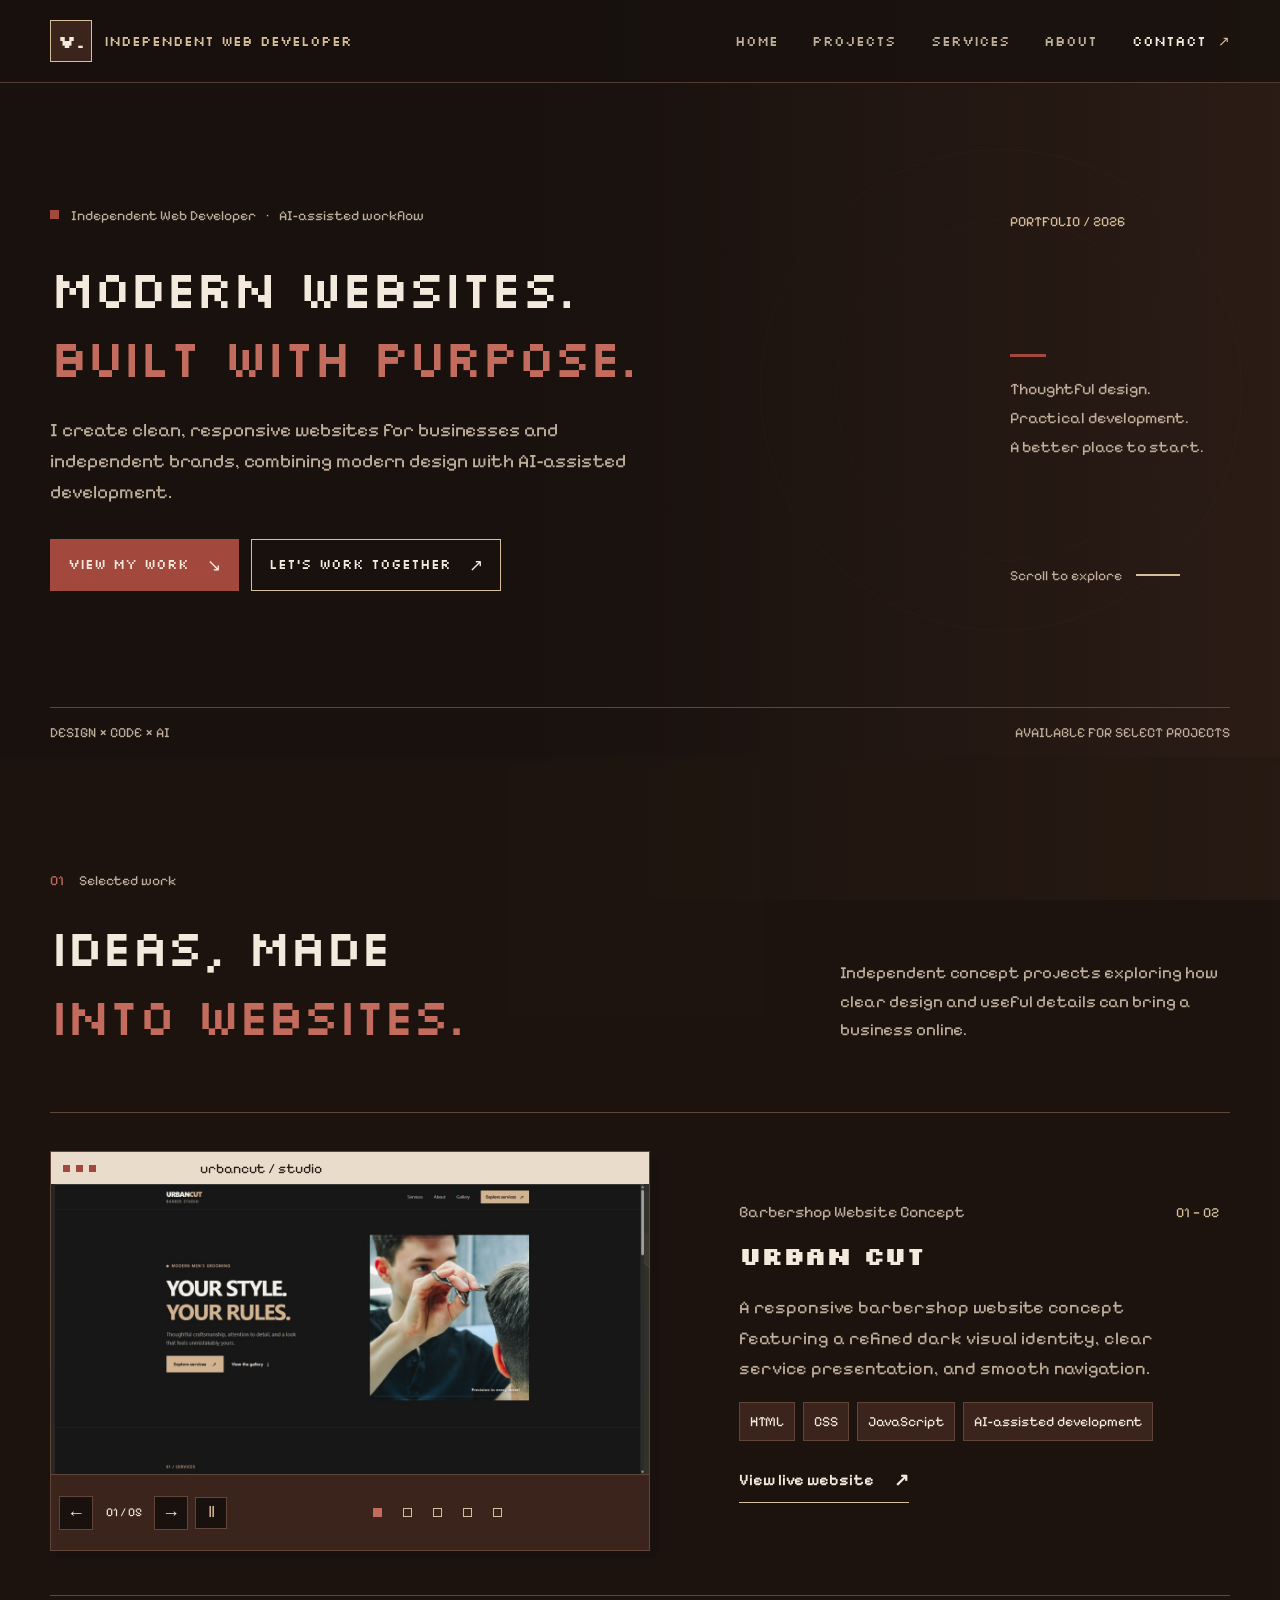
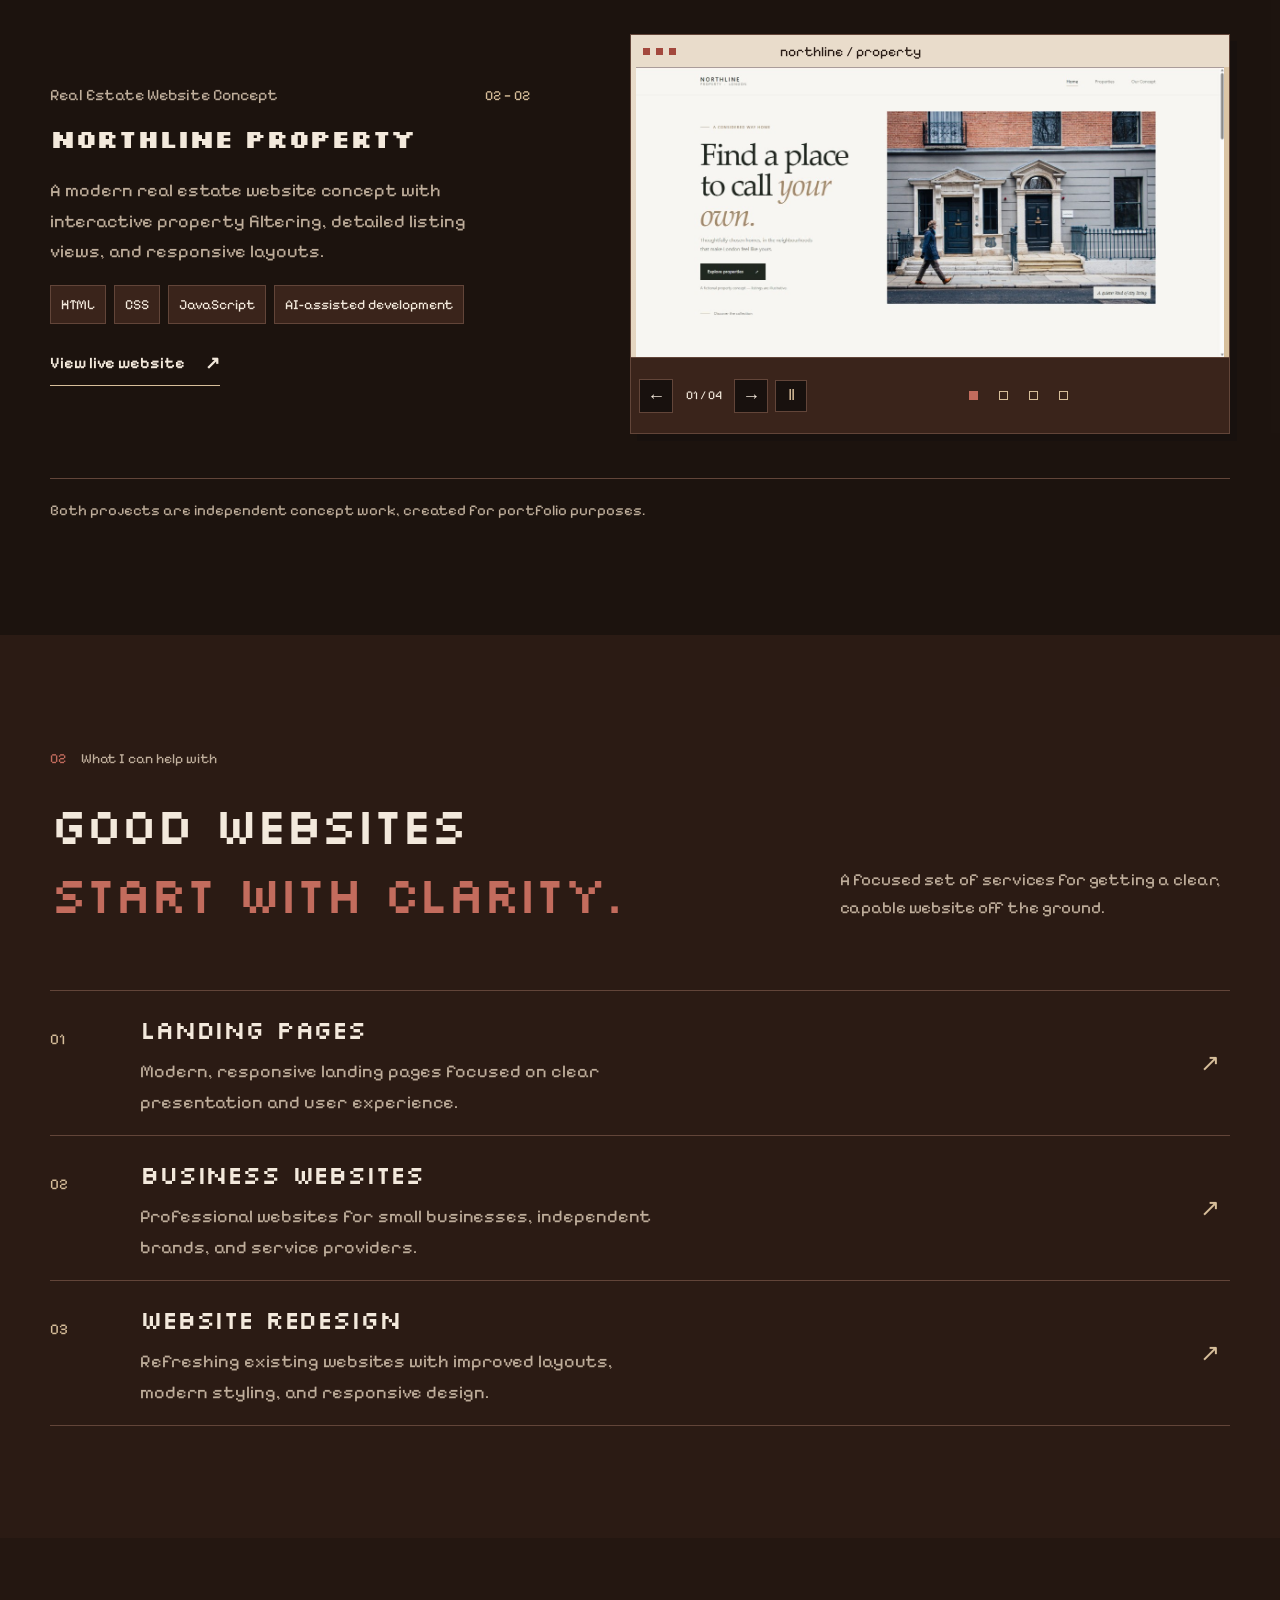
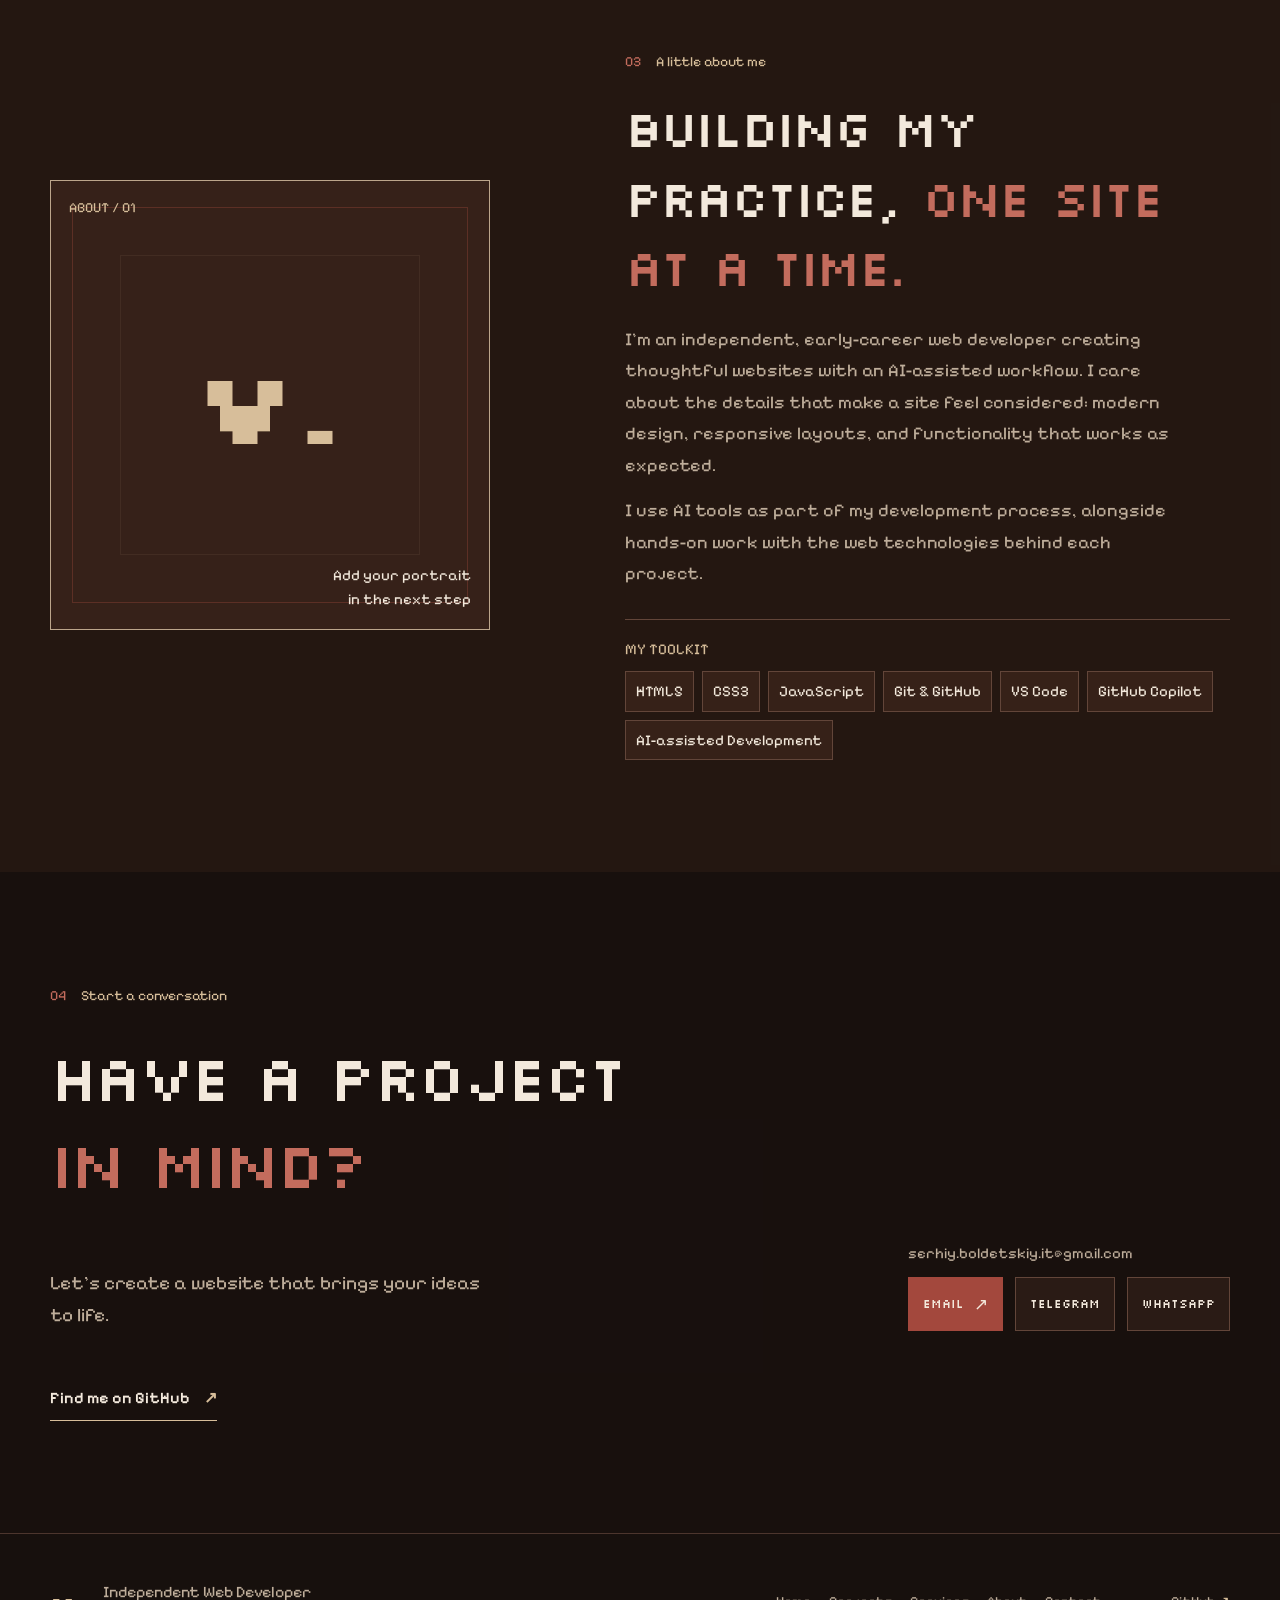
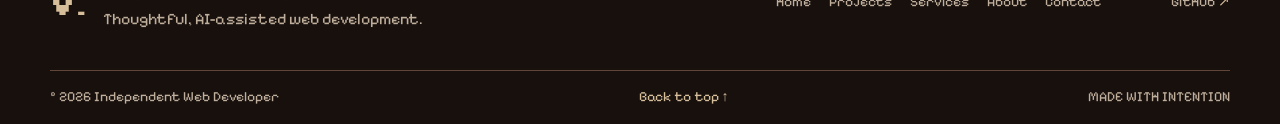
==== public/index.html @ aad4c5c8 "Update contact information and social links" ====
<!doctype html>
<html lang="en">
  <head>
    <meta charset="utf-8">
    <meta name="viewport" content="width=device-width, initial-scale=1">
    <meta name="theme-color" content="#18110e">
    <meta name="description" content="Independent AI-assisted web developer creating clean, responsive websites for businesses and independent brands.">
    <meta property="og:type" content="website">
    <meta property="og:title" content="Independent Web Developer — Modern websites, thoughtfully built.">
    <meta property="og:description" content="Clean, responsive websites for businesses and independent brands, combining modern design with AI-assisted development.">
    <title>Independent Web Developer — Modern websites, thoughtfully built.</title>
    <link rel="stylesheet" href="style.css">
    <script src="script.js" defer></script>
  </head>
  <body>
    <div class="site-video-background" aria-hidden="true">
      <video class="site-video" autoplay muted loop playsinline preload="none" tabindex="-1" data-src="assets/coding-loop.mp4"></video>
      <div class="site-video-overlay"></div>
    </div>
    <a class="skip-link" href="#main">Skip to content</a>

    <header class="site-header">
      <div class="header-inner container">
        <a class="wordmark" href="#home" aria-label="Portfolio home">
          <span class="wordmark-mark" data-brand-mark aria-hidden="true">V.</span>
          <span class="wordmark-label" data-brand-name>Independent<br>Web Developer</span>
        </a>
        <button class="menu-toggle" type="button" aria-expanded="false" aria-controls="primary-navigation" aria-label="Open navigation">
          <span></span><span></span>
        </button>
        <nav class="primary-nav" id="primary-navigation" aria-label="Main navigation">
          <a href="#home">Home</a>
          <a href="#projects">Projects</a>
          <a href="#services">Services</a>
          <a href="#about">About</a>
          <a class="nav-contact" href="#contact">Contact <span aria-hidden="true">↗</span></a>
        </nav>
      </div>
    </header>

    <main id="main">
      <section class="hero section-shell" id="home" aria-labelledby="hero-title">
        <div class="hero-grid container">
          <div class="hero-copy" data-reveal>
            <p class="eyebrow"><span class="status-dot"></span> Independent Web Developer <span class="eyebrow-separator">·</span> AI-assisted workflow</p>
            <h1 id="hero-title">Modern websites.<br><span>Built with purpose.</span></h1>
            <p class="hero-description">I create clean, responsive websites for businesses and independent brands, combining modern design with AI-assisted development.</p>
            <div class="hero-actions">
              <a class="button button-dark" href="#projects">View my work <span aria-hidden="true">↘</span></a>
              <a class="button button-outline" href="#contact">Let's work together <span aria-hidden="true">↗</span></a>
            </div>
          </div>
          <div class="hero-aside" data-reveal>
            <div class="aside-index">PORTFOLIO / 2026</div>
            <div class="hero-note">
              <span class="note-rule"></span>
              <p>Thoughtful design.<br>Practical development.<br>A better place to start.</p>
            </div>
            <a class="scroll-cue" href="#projects"><span>Scroll to explore</span><span class="scroll-line" aria-hidden="true"></span></a>
          </div>
        </div>
        <div class="hero-bottom container" aria-hidden="true"><span>DESIGN × CODE × AI</span><span>AVAILABLE FOR SELECT PROJECTS</span></div>
      </section>

      <section class="projects section-pad" id="projects" aria-labelledby="projects-title">
        <div class="container">
          <div class="section-heading" data-reveal>
            <div>
              <p class="eyebrow"><span class="section-number">01</span> Selected work</p>
              <h2 id="projects-title">Ideas, made<br><span>into websites.</span></h2>
            </div>
            <p class="section-intro">Independent concept projects exploring how clear design and useful details can bring a business online.</p>
          </div>

          <div class="project-list">
            <article class="project-card" data-reveal>
              <div class="project-visual urban-visual" data-carousel data-project-name="URBAN CUT" data-project-url="https://urban-cut.se4ovichcld.workers.dev/" role="region" aria-label="URBAN CUT project screenshots" aria-roledescription="carousel">
                <div class="browser-bar" aria-hidden="true"><span></span><span></span><span></span><i>urbancut / studio</i></div>
                <a class="carousel-slide is-active" href="https://urban-cut.se4ovichcld.workers.dev/" target="_blank" rel="noopener noreferrer" aria-label="Open the URBAN CUT live website">
                  <img class="project-preview-image" src="assets/urban-cut-preview.png" width="1280" height="630" alt="URBAN CUT homepage with a barber at work" loading="lazy" decoding="async">
                </a>
                <div class="urban-mockup" aria-hidden="true">
                  <span class="mockup-kicker">GROOMING, REFINED.</span>
                  <span class="mockup-title">URBAN<br>CUT<span>.</span></span>
                  <span class="mockup-link">BOOK YOUR CHAIR&nbsp; ↗</span>
                  <span class="mockup-side-label">EST. FOR THE CITY — 2025</span>
                </div>
                <div class="carousel-controls" hidden>
                  <div class="carousel-actions">
                    <button class="carousel-button" type="button" data-carousel-previous aria-label="Previous URBAN CUT screenshot">←</button>
                    <span class="carousel-count" data-carousel-count aria-live="polite">01 / 05</span>
                    <button class="carousel-button" type="button" data-carousel-next aria-label="Next URBAN CUT screenshot">→</button>
                    <button class="carousel-button carousel-play-toggle" type="button" data-carousel-toggle aria-label="Pause automatic slideshow" aria-pressed="false">Ⅱ</button>
                  </div>
                  <div class="carousel-dots" data-carousel-dots role="group" aria-label="Choose a URBAN CUT screenshot"></div>
                </div>
                <script type="application/json" class="carousel-data">[
                  {"src":"assets/urban-cut-preview.png","alt":"URBAN CUT homepage with a barber at work"},
                  {"src":"assets/urban-cut-02.png","alt":"URBAN CUT services page listing haircut, beard trim, styling, and other services"},
                  {"src":"assets/urban-cut-03.png","alt":"URBAN CUT approach section describing attention to detail and consultation"},
                  {"src":"assets/urban-cut-04.png","alt":"URBAN CUT gallery page showing a selection of haircut and grooming photographs"},
                  {"src":"assets/urban-cut-05.png","alt":"URBAN CUT concept section with a link to explore the gallery"}
                ]</script>
              </div>
              <div class="project-details">
                <div class="project-title-line">
                  <div><p class="project-category">Barbershop Website Concept</p><h3>URBAN CUT</h3></div>
                  <span class="project-number">01 — 02</span>
                </div>
                <p class="project-description">A responsive barbershop website concept featuring a refined dark visual identity, clear service presentation, and smooth navigation.</p>
                <ul class="tech-list" aria-label="Technologies used">
                  <li>HTML</li><li>CSS</li><li>JavaScript</li><li>AI-assisted development</li>
                </ul>
                <a class="text-link" href="https://urban-cut.se4ovichcld.workers.dev/" target="_blank" rel="noopener noreferrer">View live website <span aria-hidden="true">↗</span></a>
              </div>
            </article>

            <article class="project-card project-card-reverse" data-reveal>
              <div class="project-visual northline-visual" data-carousel data-project-name="NORTHLINE PROPERTY" data-project-url="https://northline-property.se4ovichcld.workers.dev/" role="region" aria-label="NORTHLINE PROPERTY project screenshots" aria-roledescription="carousel">
                <div class="browser-bar" aria-hidden="true"><span></span><span></span><span></span><i>northline / property</i></div>
                <a class="carousel-slide is-active" href="https://northline-property.se4ovichcld.workers.dev/" target="_blank" rel="noopener noreferrer" aria-label="Open the NORTHLINE PROPERTY live website">
                  <img class="project-preview-image" src="assets/northline-preview.png" width="1280" height="631" alt="NORTHLINE PROPERTY homepage featuring a London townhouse" loading="lazy" decoding="async">
                </a>
                <div class="northline-mockup" aria-hidden="true">
                  <div class="northline-nav">NORTHLINE <span>PROPERTY</span><i>MENU&nbsp; +</i></div>
                  <div class="northline-content"><span>FIND YOUR PLACE</span><strong>Space to<br>move forward.</strong><i>EXPLORE PROPERTIES&nbsp; ↗</i></div>
                  <div class="northline-footer">CURATED HOMES &nbsp; / &nbsp; A MORE PERSONAL SEARCH</div>
                </div>
                <div class="carousel-controls" hidden>
                  <div class="carousel-actions">
                    <button class="carousel-button" type="button" data-carousel-previous aria-label="Previous NORTHLINE PROPERTY screenshot">←</button>
                    <span class="carousel-count" data-carousel-count aria-live="polite">01 / 04</span>
                    <button class="carousel-button" type="button" data-carousel-next aria-label="Next NORTHLINE PROPERTY screenshot">→</button>
                    <button class="carousel-button carousel-play-toggle" type="button" data-carousel-toggle aria-label="Pause automatic slideshow" aria-pressed="false">Ⅱ</button>
                  </div>
                  <div class="carousel-dots" data-carousel-dots role="group" aria-label="Choose a NORTHLINE PROPERTY screenshot"></div>
                </div>
                <script type="application/json" class="carousel-data">[
                  {"src":"assets/northline-preview.png","alt":"NORTHLINE PROPERTY homepage featuring a London townhouse"},
                  {"src":"assets/northline-02.png","alt":"NORTHLINE PROPERTY collection page with property filters and listing cards"},
                  {"src":"assets/northline-03.png","alt":"NORTHLINE PROPERTY about section with a decorative property image and agency concept text"},
                  {"src":"assets/northline-04.png","alt":"NORTHLINE PROPERTY closing section with a property link and site footer"}
                ]</script>
              </div>
              <div class="project-details">
                <div class="project-title-line">
                  <div><p class="project-category">Real Estate Website Concept</p><h3>NORTHLINE PROPERTY</h3></div>
                  <span class="project-number">02 — 02</span>
                </div>
                <p class="project-description">A modern real estate website concept with interactive property filtering, detailed listing views, and responsive layouts.</p>
                <ul class="tech-list" aria-label="Technologies used">
                  <li>HTML</li><li>CSS</li><li>JavaScript</li><li>AI-assisted development</li>
                </ul>
                <a class="text-link" href="https://northline-property.se4ovichcld.workers.dev/" target="_blank" rel="noopener noreferrer">View live website <span aria-hidden="true">↗</span></a>
              </div>
            </article>
          </div>
          <p class="project-disclaimer">Both projects are independent concept work, created for portfolio purposes.</p>
        </div>
      </section>

      <section class="services section-pad" id="services" aria-labelledby="services-title">
        <div class="container">
          <div class="section-heading section-heading-light" data-reveal>
            <div><p class="eyebrow"><span class="section-number">02</span> What I can help with</p><h2 id="services-title">Good websites<br><span>start with clarity.</span></h2></div>
            <p class="section-intro">A focused set of services for getting a clear, capable website off the ground.</p>
          </div>
          <div class="service-list">
            <article class="service-item" data-reveal><span class="service-number">01</span><div><h3>Landing Pages</h3><p>Modern, responsive landing pages focused on clear presentation and user experience.</p></div><span class="service-arrow" aria-hidden="true">↗</span></article>
            <article class="service-item" data-reveal><span class="service-number">02</span><div><h3>Business Websites</h3><p>Professional websites for small businesses, independent brands, and service providers.</p></div><span class="service-arrow" aria-hidden="true">↗</span></article>
            <article class="service-item" data-reveal><span class="service-number">03</span><div><h3>Website Redesign</h3><p>Refreshing existing websites with improved layouts, modern styling, and responsive design.</p></div><span class="service-arrow" aria-hidden="true">↗</span></article>
          </div>
        </div>
      </section>

      <section class="about section-pad" id="about" aria-labelledby="about-title">
        <div class="container about-grid">
          <div class="about-visual" data-reveal>
            <div class="photo-placeholder" role="img" aria-label="Placeholder for a personal photograph">
              <span class="photo-monogram" data-brand-mark aria-hidden="true">V.</span>
              <span class="photo-note">Add your portrait<br>in the next step</span>
              <span class="photo-index">ABOUT / 01</span>
            </div>
          </div>
          <div class="about-copy" data-reveal>
            <p class="eyebrow"><span class="section-number">03</span> A little about me</p>
            <h2 id="about-title">Building my<br>practice, <span>one site<br>at a time.</span></h2>
            <p class="about-description">I'm an independent, early-career web developer creating thoughtful websites with an AI-assisted workflow. I care about the details that make a site feel considered: modern design, responsive layouts, and functionality that works as expected.</p>
            <p class="about-description">I use AI tools as part of my development process, alongside hands-on work with the web technologies behind each project.</p>
            <div class="toolkit">
              <p class="toolkit-label">MY TOOLKIT</p>
              <ul class="tool-list">
                <li>HTML5</li><li>CSS3</li><li>JavaScript</li><li>Git &amp; GitHub</li><li>VS Code</li><li>GitHub Copilot</li><li>AI-assisted Development</li>
              </ul>
            </div>
          </div>
        </div>
      </section>

      <section class="contact section-pad" id="contact" aria-labelledby="contact-title">
        <div class="container contact-inner" data-reveal>
          <p class="eyebrow"><span class="section-number">04</span> Start a conversation</p>
          <h2 id="contact-title">Have a project<br><span>in mind?</span></h2>
          <div class="contact-bottom">
            <p>Let's create a website that brings your ideas to life.</p>
            <div class="contact-action">
              <span class="contact-email-placeholder">Add your email in <code>script.js</code> to enable contact.</span>
              <p class="contact-note" hidden></p>
              <div class="contact-buttons">
                <div class="optional-contact-links" aria-label="Additional contact options"></div>
              </div>
            </div>
          </div>
          <a class="contact-github" href="https://github.com/V3nd3tta7" target="_blank" rel="noopener noreferrer">Find me on GitHub <span aria-hidden="true">↗</span></a>
        </div>
      </section>
    </main>

    <footer class="site-footer">
      <div class="container footer-main">
        <div class="footer-brand"><a class="footer-wordmark" href="#home" aria-label="Portfolio home"><span data-brand-mark>V.</span></a><p><span data-brand-name>Independent Web Developer</span><br>Thoughtful, AI-assisted web development.</p></div>
        <nav class="footer-nav" aria-label="Footer navigation"><a href="#home">Home</a><a href="#projects">Projects</a><a href="#services">Services</a><a href="#about">About</a><a href="#contact">Contact</a></nav>
        <a class="footer-github" href="https://github.com/V3nd3tta7" target="_blank" rel="noopener noreferrer">GitHub <span aria-hidden="true">↗</span></a>
      </div>
      <div class="container footer-bottom"><span>© <span id="current-year">2026</span> <span data-brand-name>Independent Web Developer</span></span><a href="#home">Back to top ↑</a><span>MADE WITH INTENTION</span></div>
    </footer>
  </body>
</html>
---- public/style.css ----
@import url('https://fonts.googleapis.com/css2?family=Pixelify+Sans:wght@400;500;600;700&family=Silkscreen:wght@400;700&display=swap');

:root {
  color-scheme: dark;
  --background: #18110e;
  --surface: #241812;
  --surface-raised: #3a241b;
  --surface-soft: #422c22;
  --brick: #a3483d;
  --brick-hover: #c36c5d;
  --brick-hover-surface: #87392f;
  --sand: #d7be9a;
  --paper: #f3e9dc;
  --secondary: #bfae9b;
  --border: #624539;
  --light-section: #e9dccb;
  --light-ink: #2b1d17;
  --container: 1180px;
  --pixel-display: 'Silkscreen', 'Courier New', monospace;
  --pixel-text: 'Pixelify Sans', 'Trebuchet MS', sans-serif;
}

* { box-sizing: border-box; }
html { scroll-behavior: smooth; scroll-padding-top: 88px; }
body { margin: 0; background: var(--background); color: var(--paper); font-family: var(--pixel-text); font-size: 18px; line-height: 1.65; -webkit-font-smoothing: antialiased; }
a { color: inherit; text-decoration: none; }
button, a { -webkit-tap-highlight-color: transparent; }
a:focus-visible, button:focus-visible { outline: 3px solid var(--sand); outline-offset: 4px; }
.container { width: min(var(--container), calc(100% - 96px)); margin-inline: auto; }
.site-video-background { position: fixed; z-index: 0; inset: 0; width: 100%; height: 100vh; height: 100dvh; overflow: hidden; pointer-events: none; background: var(--background); }
.site-video { position: absolute; inset: 0; width: 100%; height: 100%; object-fit: cover; object-position: center; pointer-events: none; }
.site-video-overlay { position: absolute; inset: 0; background: linear-gradient(90deg, rgba(24, 17, 14, .88) 0%, rgba(24, 17, 14, .7) 42%, rgba(58, 36, 27, .55) 100%); pointer-events: none; }
.skip-link { position: fixed; z-index: 20; top: 10px; left: 10px; padding: 12px 16px; background: var(--brick); color: var(--paper); transform: translateY(-160%); font: 14px var(--pixel-text); }
.skip-link:focus { transform: translateY(0); }
.site-header { position: relative; z-index: 5; border-bottom: 1px solid rgba(98, 69, 57, .82); background: rgba(24, 17, 14, .78); }
.header-inner { min-height: 82px; display: flex; align-items: center; justify-content: space-between; }
main { position: relative; z-index: 1; }
.wordmark { display: inline-flex; gap: 12px; align-items: center; }
.wordmark-mark { display: grid; width: 42px; height: 42px; place-items: center; border: 1px solid var(--sand); background: var(--surface-raised); color: var(--paper); font: 700 18px var(--pixel-display); }
.wordmark-label { color: var(--sand); font: 14px/1.45 var(--pixel-display); }
.primary-nav { display: flex; align-items: center; gap: clamp(20px, 2.7vw, 40px); }
.primary-nav a, .footer-nav a { color: var(--secondary); font: 14px/1.5 var(--pixel-display); transition: color .2s ease; }
.primary-nav a:hover, .footer-nav a:hover, .footer-github:hover { color: var(--brick-hover); }
.primary-nav .nav-contact { color: var(--paper); }
.nav-contact span { margin-left: 5px; color: var(--sand); }
.menu-toggle { display: none; }

.hero { position: relative; min-height: 674px; padding: 121px 0 42px; overflow: hidden; background: transparent; }
.hero::before, .hero::after { content: ''; position: absolute; z-index: 0; border: 1px solid rgba(215, 190, 154, .16); border-radius: 50%; opacity: .2; pointer-events: none; }
.hero::before { width: 480px; height: 480px; right: 3%; top: 66px; }
.hero::after { width: 340px; height: 340px; right: 8%; top: 136px; border-color: rgba(163, 72, 61, .28); }
.hero-grid { position: relative; z-index: 1; display: grid; grid-template-columns: minmax(0, 1fr) 220px; gap: 60px; align-items: center; }
.eyebrow { margin: 0 0 26px; color: var(--secondary); font: 14px/1.65 var(--pixel-text); }
.status-dot { display: inline-block; width: 9px; height: 9px; margin-right: 9px; vertical-align: 1px; background: var(--brick); }
.eyebrow-separator { padding: 0 7px; color: var(--sand); }
h1, h2, h3, p { margin-top: 0; }
.hero h1 { max-width: 800px; margin-bottom: 23px; color: var(--paper); font: 400 clamp(30px, 4.1vw, 64px)/1.32 var(--pixel-display); letter-spacing: -.055em; }
.hero h1 span, .section-heading h2 span, .about-copy h2 span, .contact h2 span { color: var(--brick-hover); }
.hero-description { max-width: 610px; margin-bottom: 30px; color: var(--secondary); font-size: 19px; line-height: 1.65; }
.hero-actions { display: flex; flex-wrap: wrap; gap: 12px; }
.button { min-height: 52px; display: inline-flex; align-items: center; justify-content: center; gap: 18px; padding: 9px 17px; font: 400 14px/1.5 var(--pixel-display); transition: color .2s ease, background .2s ease, transform .2s ease, border-color .2s ease; }
.button:hover { transform: translateY(-2px); }
.button-dark { border: 1px solid var(--brick); background: var(--brick); color: var(--paper); }
.button-dark:hover, .button-light:hover { border-color: var(--brick-hover-surface); background: var(--brick-hover-surface); }
.button-outline { border: 1px solid var(--sand); color: var(--paper); }
.button-outline:hover { border-color: var(--brick-hover); color: var(--sand); }
.button span { font-size: 17px; }
.hero-aside { min-height: 320px; display: flex; flex-direction: column; justify-content: space-between; align-self: stretch; padding: 9px 0 7px; }
.aside-index { color: var(--sand); font: 14px var(--pixel-text); }
.hero-note { margin-top: 35px; }
.note-rule { display: block; width: 36px; height: 3px; margin-bottom: 18px; background: var(--brick); }
.hero-note p { color: var(--secondary); font-size: 16px; line-height: 1.8; }
.scroll-cue { width: max-content; display: flex; align-items: center; gap: 14px; color: var(--secondary); font: 14px var(--pixel-text); }
.scroll-line { width: 44px; height: 2px; background: var(--sand); transition: width .2s ease; }
.scroll-cue:hover .scroll-line { width: 60px; background: var(--brick-hover); }
.hero-bottom { position: absolute; z-index: 1; bottom: 0; left: 50%; display: flex; justify-content: space-between; transform: translateX(-50%); padding: 16px 0; border-top: 1px solid var(--border); color: var(--secondary); font: 14px var(--pixel-text); }

.section-pad { padding: 112px 0; }
.projects { position: relative; background: rgba(36, 24, 18, .44); }
.section-heading { display: flex; justify-content: space-between; align-items: end; gap: 36px; margin-bottom: 62px; }
.section-number { margin-right: 12px; color: var(--brick-hover); }
.section-heading .eyebrow { margin-bottom: 20px; }
.section-heading h2, .about-copy h2, .contact h2 { margin: 0; color: var(--paper); font: 400 clamp(32px, 4vw, 52px)/1.35 var(--pixel-display); letter-spacing: -.055em; }
.section-intro { width: min(390px, 40%); margin: 0 0 5px; color: var(--secondary); font-size: 17px; line-height: 1.7; }
.project-list { border-top: 1px solid var(--border); }
.project-card { display: grid; grid-template-columns: 1.1fr .9fr; gap: clamp(36px, 7vw, 96px); align-items: center; padding: 38px 0 44px; border-bottom: 1px solid var(--border); }
.project-card-reverse { grid-template-columns: .9fr 1.1fr; }
.project-card-reverse .project-visual { order: 2; }
.project-card-reverse .project-details { order: 1; }
.project-visual { position: relative; min-width: 0; height: clamp(245px, 33vw, 400px); overflow: hidden; border: 1px solid var(--border); background: var(--surface-raised); box-shadow: 7px 7px 0 var(--background); }
.browser-bar { position: absolute; z-index: 3; top: 0; left: 0; right: 0; height: 32px; display: flex; align-items: center; gap: 6px; padding: 0 12px; background: var(--light-section); }
.browser-bar > span { width: 7px; height: 7px; background: var(--brick); }
.browser-bar i { margin-left: 17%; color: var(--light-ink); font: normal 14px var(--pixel-text); }
.carousel-slide { position: absolute; z-index: 2; top: 32px; right: 0; bottom: 76px; left: 0; display: block; overflow: hidden; opacity: 0; pointer-events: none; transition: opacity .5s ease; }
.carousel-slide.is-active { opacity: 1; pointer-events: auto; }
.carousel-slide.is-exiting { opacity: 0; pointer-events: none; }
.carousel-slide img { display: block; width: 100%; height: 100%; object-fit: contain; object-position: center; }
.project-preview-image[hidden] { display: none; }
.carousel-controls { position: absolute; z-index: 5; right: 0; bottom: 0; left: 0; min-height: 76px; display: grid; grid-template-columns: auto minmax(0, 1fr); align-items: center; gap: 8px; padding: 5px 8px; border-top: 1px solid var(--border); background: var(--surface-raised); }
.carousel-controls[hidden] { display: none; }
.carousel-actions { display: flex; align-items: center; gap: 5px; }
.carousel-button { width: 34px; height: 34px; flex: 0 0 auto; display: inline-grid; place-items: center; padding: 0; border: 1px solid var(--border); background: var(--background); color: var(--paper); font: 18px/1 var(--pixel-text); cursor: pointer; }
.carousel-button:hover:not(:disabled), .carousel-dot:hover:not(:disabled) { border-color: var(--sand); color: var(--sand); }
.carousel-button:disabled, .carousel-dot:disabled { opacity: .45; cursor: not-allowed; }
.carousel-count { min-width: 51px; color: var(--paper); text-align: center; white-space: nowrap; font: 12px/1.4 var(--pixel-text); }
.carousel-play-toggle { width: 32px; height: 32px; margin-left: 2px; color: var(--sand); font-size: 15px; }
.carousel-dots { min-width: 0; display: flex; justify-content: center; align-items: center; gap: 3px; }
.carousel-dot { width: 27px; height: 34px; flex: 0 0 auto; display: inline-grid; place-items: center; padding: 0; border: 1px solid transparent; background: transparent; cursor: pointer; }
.carousel-dot::before { content: ''; width: 7px; height: 7px; border: 1px solid var(--sand); background: transparent; }
.carousel-dot[aria-current="true"]::before { border-color: var(--brick-hover); background: var(--brick-hover); }
.carousel-dot:disabled::before { border-color: var(--border); background: transparent; }
.carousel-slide:focus-visible, .carousel-button:focus-visible, .carousel-dot:focus-visible { outline: 3px solid var(--sand); outline-offset: -3px; }
@media (prefers-reduced-motion: reduce) {
  .carousel-slide { transition: none; }
}
.project-preview-image[hidden] { display: none; }
.urban-visual { background: #272723; }
.urban-mockup { position: absolute; z-index: 0; inset: 32px 0 0; display: flex; flex-direction: column; justify-content: center; padding: 9% 12%; overflow: hidden; color: #eee9dc; background: linear-gradient(110deg, #242522 0%, #33312c 100%); }
.urban-mockup::after { content: ''; position: absolute; width: 52%; aspect-ratio: 1; right: -9%; top: 12%; border: 1px solid rgba(215, 190, 154, .2); border-radius: 50%; box-shadow: 0 0 0 25px rgba(215, 190, 154, .035), 0 0 0 60px rgba(215, 190, 154, .025); }
.mockup-kicker { color: var(--sand); font: 14px var(--pixel-text); }
.mockup-title { margin-top: 16px; font: 700 clamp(36px, 6vw, 70px)/1.15 var(--pixel-display); }
.mockup-title span { color: var(--brick-hover); }
.mockup-link { margin-top: 25px; color: var(--paper); font: 14px var(--pixel-text); }
.mockup-side-label { position: absolute; right: 4%; top: 38%; writing-mode: vertical-rl; color: var(--secondary); font: 14px var(--pixel-text); }
.preview-caption { position: absolute; bottom: 14px; left: 14px; z-index: 4; padding: 8px 10px; border: 1px solid var(--border); background: rgba(24, 17, 14, .94); color: var(--paper); font: 14px var(--pixel-text); }
.northline-visual { background: var(--sand); }
.northline-mockup { position: absolute; z-index: 0; inset: 32px 0 0; overflow: hidden; color: var(--light-ink); background: linear-gradient(120deg, #e9dccb 0%, #d7be9a 100%); }
.northline-mockup::after { content: ''; position: absolute; z-index: 0; width: 47%; height: 70%; right: 9%; bottom: -7%; border: 1px solid #8a6350; border-radius: 0; background: #c9ab88; }
.northline-nav { position: relative; z-index: 1; display: flex; align-items: center; padding: 23px 7%; font: 700 14px var(--pixel-text); }
.northline-nav span { font-weight: 400; }
.northline-nav i { margin-left: auto; font: normal 14px var(--pixel-text); }
.northline-content { position: relative; z-index: 1; padding: 8% 7%; }
.northline-content > span, .northline-content > i { display: block; font: 14px var(--pixel-text); }
.northline-content strong { display: block; margin: 12px 0 20px; font: 400 clamp(28px, 4vw, 46px)/1.2 var(--pixel-display); }
.northline-content > i { font-style: normal; }
.northline-footer { position: absolute; bottom: 17px; left: 7%; z-index: 1; color: #493328; font: 14px var(--pixel-text); }
.project-details { max-width: 480px; min-width: 0; }
.project-title-line { display: flex; justify-content: space-between; align-items: start; gap: 12px; }
.project-category { margin: 0 0 10px; color: var(--secondary); font-size: 16px; }
.project-title-line h3 { margin: 0; color: var(--paper); font: 700 clamp(20px, 2vw, 28px)/1.5 var(--pixel-display); letter-spacing: -.05em; }
.project-number { padding-top: 5px; color: var(--sand); white-space: nowrap; font: 14px var(--pixel-text); }
.project-description { max-width: 450px; margin: 18px 0; color: var(--secondary); font-size: 18px; line-height: 1.7; }
.tech-list, .tool-list { display: flex; flex-wrap: wrap; gap: 8px; margin: 0; padding: 0; list-style: none; }
.tech-list li { padding: 7px 10px; border: 1px solid var(--border); background: var(--surface-raised); color: var(--paper); font-size: 14px; }
.text-link { display: inline-flex; align-items: center; gap: 20px; margin-top: 25px; padding-bottom: 7px; border-bottom: 1px solid var(--sand); color: var(--paper); font-size: 16px; font-weight: 600; transition: color .2s, border-color .2s; }
.text-link:hover { color: var(--sand); border-color: var(--brick-hover); }
.text-link span { font-size: 18px; }
.project-disclaimer { margin: 19px 0 0; color: var(--secondary); font-size: 15px; }

.services { position: relative; background: rgba(58, 36, 27, .58); color: var(--paper); }
.section-heading-light .eyebrow, .section-heading-light .section-intro { color: var(--secondary); }
.section-heading-light h2 { color: var(--paper); }
.service-list { border-top: 1px solid var(--border); }
.service-item { min-height: 145px; display: grid; grid-template-columns: 70px 1fr 30px; align-items: center; gap: 20px; border-bottom: 1px solid var(--border); transition: padding .25s ease; }
.service-item:hover { padding-inline: 8px; }
.service-number { align-self: start; padding-top: 39px; color: var(--sand); font: 15px var(--pixel-text); }
.service-item h3 { margin: 0 0 8px; color: var(--paper); font: 400 clamp(20px, 2vw, 27px)/1.5 var(--pixel-display); letter-spacing: -.045em; }
.service-item p { max-width: 540px; margin: 0; color: var(--secondary); font-size: 18px; line-height: 1.7; }
.service-arrow { color: var(--sand); font-size: 24px; transition: transform .2s, color .2s; }
.service-item:hover .service-arrow { transform: translate(3px, -3px); color: var(--brick-hover); }

.about { position: relative; background: rgba(58, 36, 27, .36); color: var(--paper); }
.about-grid { display: grid; grid-template-columns: .85fr 1.15fr; gap: clamp(55px, 10vw, 135px); align-items: center; }
.about-visual { max-width: 440px; }
.photo-placeholder { position: relative; min-height: 450px; display: flex; align-items: center; justify-content: center; overflow: hidden; border: 1px solid #bca58b; background: rgba(58, 36, 27, .86); }
.photo-placeholder::before, .photo-placeholder::after { content: ''; position: absolute; border: 1px solid rgba(163, 72, 61, .35); }
.photo-placeholder::before { width: 90%; aspect-ratio: 1; }
.photo-placeholder::after { width: 68%; aspect-ratio: 1; border-color: rgba(98, 69, 57, .3); }
.photo-monogram { position: relative; z-index: 1; color: var(--sand); font: 700 100px var(--pixel-display); }
.photo-note { position: absolute; z-index: 2; right: 18px; bottom: 18px; color: var(--paper); font: 15px/1.6 var(--pixel-text); text-align: right; }
.photo-index { position: absolute; left: 18px; top: 18px; color: var(--sand); font: 14px var(--pixel-text); }
.about-copy .eyebrow { margin-bottom: 20px; color: var(--sand); }
.about-copy h2 { margin-bottom: 23px; color: var(--paper); }
.about-copy h2 span { color: var(--brick-hover); }
.about-description { max-width: 560px; margin: 0 0 14px; color: var(--secondary); font-size: 18px; line-height: 1.75; }
.toolkit { margin-top: 29px; padding-top: 20px; border-top: 1px solid var(--border); }
.toolkit-label { margin-bottom: 13px; color: var(--sand); font: 15px var(--pixel-text); }
.tool-list { gap: 8px; }
.tool-list li { padding: 7px 10px; border: 1px solid var(--border); background: rgba(58, 36, 27, .85); color: var(--paper); font-size: 15px; }

.contact { position: relative; overflow: hidden; background: rgba(24, 17, 14, .46); color: var(--paper); }
.contact-inner { position: relative; z-index: 1; }
.contact .eyebrow { color: var(--sand); }
.contact h2 { font-size: clamp(38px, 5vw, 64px); }
.contact h2 span { color: var(--brick-hover); }
.contact-bottom { display: flex; align-items: end; justify-content: space-between; gap: 30px; margin-top: 35px; }
.contact-bottom > p { max-width: 440px; margin: 0; color: var(--secondary); font-size: 19px; line-height: 1.7; }
.contact-action { display: flex; flex-direction: column; align-items: flex-start; gap: 12px; }
.contact-buttons { display: flex; flex-wrap: wrap; align-items: center; gap: 12px; }
.button-light { min-height: 54px; border: 1px solid var(--brick); background: var(--brick); color: var(--paper); }
.contact-channel-button { min-height: 54px; display: inline-flex; align-items: center; justify-content: center; gap: 10px; padding: 9px 14px; border: 1px solid var(--border); background: rgba(58, 36, 27, .56); color: var(--paper); font: 400 12px/1.5 var(--pixel-display); text-decoration: none; transition: background .2s ease, border-color .2s ease, color .2s ease; }
.contact-channel-button:hover { border-color: var(--brick-hover); background: var(--surface-raised); color: var(--sand); }
.contact-channel-button:focus-visible { outline: 3px solid var(--sand); outline-offset: 3px; }
.contact-channel-button.button-light { border-color: var(--brick); background: var(--brick); color: var(--paper); }
.contact-channel-button.button-light:hover { border-color: var(--brick-hover-surface); background: var(--brick-hover-surface); }
.contact-email-placeholder { color: var(--secondary); font-size: 17px; line-height: 1.65; }
.contact-note { max-width: 100%; margin: 0; color: var(--secondary); font: 15px/1.6 var(--pixel-text); overflow-wrap: anywhere; }
.optional-contact-links { display: flex; flex-wrap: wrap; gap: 12px; }
.optional-contact-links:empty { display: none; }
.contact-github { display: inline-flex; gap: 14px; margin-top: 54px; padding-bottom: 8px; border-bottom: 1px solid var(--sand); color: var(--paper); font-size: 16px; font-weight: 600; }
.contact-github span { color: var(--sand); }
.contact-github:hover { color: var(--sand); border-color: var(--brick-hover); }

.site-footer { position: relative; padding: 44px 0 19px; border-top: 1px solid rgba(98, 69, 57, .72); background: rgba(24, 17, 14, .72); color: var(--paper); }
.footer-main { display: grid; grid-template-columns: 1fr auto auto; align-items: start; gap: 70px; padding-bottom: 38px; }
.footer-brand { display: flex; gap: 15px; align-items: center; }
.footer-wordmark { color: var(--paper); font: 700 25px var(--pixel-display); }
.footer-wordmark span { color: var(--sand); }
.footer-brand p { margin: 0; color: var(--secondary); font-size: 16px; line-height: 1.7; }
.footer-nav { display: flex; flex-wrap: wrap; gap: 18px; padding-top: 13px; }
.footer-nav a, .footer-github { color: var(--secondary); font: 14px/1.6 var(--pixel-text); }
.footer-github { padding-top: 13px; white-space: nowrap; }
.footer-github span { color: var(--sand); }
.footer-bottom { display: flex; justify-content: space-between; gap: 16px; padding-top: 17px; border-top: 1px solid var(--border); color: var(--secondary); font: 14px var(--pixel-text); }
.footer-bottom a { color: var(--sand); }
.footer-bottom a:hover { color: var(--brick-hover); }

[data-reveal] { opacity: 1; transform: none; }
.has-js [data-reveal] { transition: opacity .65s ease, transform .65s cubic-bezier(.2,.7,.2,1); }
.has-js [data-reveal].is-pending { opacity: 0; transform: translateY(18px); }
.has-js [data-reveal].is-visible { opacity: 1; transform: translateY(0); }

@media (min-width: 1500px) {
  .hero { min-height: 760px; padding-top: 145px; }
  .section-pad { padding-top: 135px; padding-bottom: 135px; }
}
@media (max-width: 900px) {
  .container { width: min(var(--container), calc(100% - 56px)); }
  .hero { min-height: 625px; padding-top: 100px; }
  .hero-grid { grid-template-columns: minmax(0, 1fr) 160px; gap: 24px; }
  .hero::before { right: -16%; }
  .hero::after { right: -7%; }
  .section-pad { padding: 88px 0; }
  .contact-bottom { align-items: flex-start; flex-direction: column; gap: 22px; margin-top: 24px; }
  .project-card, .project-card-reverse { gap: 34px; }
  .project-title-line h3 { font-size: clamp(18px, 2.4vw, 24px); }
  .footer-main { gap: 30px; }
  .footer-nav { gap: 14px; }
}
@media (max-width: 640px) {
  html { scroll-padding-top: 72px; }
  .container { width: calc(100% - 40px); }
  .header-inner { min-height: 70px; }
  .wordmark-mark { width: 38px; height: 38px; }
  .wordmark-label { font-size: 12px; }
  .menu-toggle { display: none; width: 44px; height: 44px; padding: 11px 10px; border: 1px solid var(--border); background: var(--surface-raised); cursor: pointer; }
  .menu-toggle span { display: block; width: 20px; height: 2px; margin: 6px auto; background: var(--sand); transition: transform .2s; }
  .has-js .menu-toggle { display: block; }
  .has-js .primary-nav { position: absolute; top: 69px; left: 0; right: 0; display: none; flex-direction: column; align-items: stretch; gap: 0; padding: 8px 20px 17px; border-bottom: 1px solid var(--border); background: var(--surface-raised); }
  .has-js .primary-nav.is-open { display: flex; }
  .primary-nav a { padding: 13px 0; border-bottom: 1px solid var(--border); color: var(--paper); font-size: 15px; }
  .primary-nav a:last-child { border-bottom: 0; }
  .has-js .menu-toggle[aria-expanded="true"] span:first-child { transform: translateY(4px) rotate(45deg); }
  .has-js .menu-toggle[aria-expanded="true"] span:last-child { transform: translateY(-4px) rotate(-45deg); }
  .hero { min-height: 590px; padding: 86px 0 74px; }
  .hero::before { width: 320px; height: 320px; top: 170px; right: -56%; }
  .hero::after { width: 230px; height: 230px; top: 215px; right: -38%; }
  .hero-grid { display: block; }
  .hero .eyebrow { max-width: 320px; font-size: 15px; line-height: 1.65; }
  .hero h1 { max-width: 100%; font-size: clamp(24px, 7vw, 40px); line-height: 1.5; letter-spacing: -.07em; }
  .hero-description { max-width: 500px; font-size: 18px; }
  .hero-actions { gap: 9px; }
  .button { min-height: 52px; gap: 11px; padding: 9px 11px; font-size: 12px; }
  .hero-aside { min-height: auto; margin-top: 44px; }
  .aside-index, .hero-note { display: none; }
  .scroll-cue { margin-top: 26px; font-size: 15px; }
  .hero-bottom { width: calc(100% - 40px); gap: 12px; font-size: 13px; }
  .section-pad { padding: 76px 0; }
  .section-heading { display: block; margin-bottom: 38px; }
  .section-heading .eyebrow, .about-copy .eyebrow { font-size: 15px; }
  .section-heading h2, .about-copy h2 { font-size: clamp(28px, 7.5vw, 42px); line-height: 1.5; }
  .section-intro { width: auto; max-width: 440px; margin-top: 18px; font-size: 17px; }
  .project-card, .project-card-reverse { display: flex; flex-direction: column; align-items: stretch; gap: 25px; padding: 27px 0 32px; }
  .project-card-reverse .project-visual, .project-card-reverse .project-details { order: initial; }
  .project-visual { height: clamp(250px, 72vw, 330px); }
  .carousel-controls { min-height: 84px; grid-template-columns: minmax(0, 1fr); gap: 0; padding: 3px 6px; }
  .carousel-slide { bottom: 84px; }
  .carousel-actions { justify-content: space-between; }
  .carousel-button { width: 40px; height: 40px; }
  .carousel-play-toggle { width: 38px; height: 38px; }
  .carousel-count { min-width: 60px; font-size: 14px; }
  .carousel-dots { gap: 6px; }
  .carousel-dot { width: 36px; height: 34px; }
  .project-title-line h3 { font-size: clamp(17px, 5vw, 23px); line-height: 1.5; }
  .project-category { font-size: 15px; }
  .project-number { font-size: 14px; }
  .project-description { font-size: 17px; }
  .tech-list li { font-size: 14px; }
  .text-link { font-size: 15px; }
  .project-disclaimer { font-size: 15px; }
  .browser-bar i { font-size: 14px; }
  .service-item { min-height: 142px; grid-template-columns: 36px 1fr 19px; gap: 10px; }
  .service-number { padding-top: 40px; font-size: 14px; }
  .service-item h3 { font-size: clamp(17px, 4.7vw, 23px); line-height: 1.55; }
  .service-item p { font-size: 17px; }
  .service-arrow { font-size: 20px; }
  .about-grid { grid-template-columns: 1fr; gap: 39px; }
  .about-visual { width: min(100%, 400px); }
  .photo-placeholder { min-height: clamp(300px, 88vw, 390px); }
  .photo-monogram { font-size: 82px; }
  .about-description { font-size: 17px; }
  .toolkit-label { font-size: 15px; }
  .tool-list li { font-size: 15px; }
  .contact .eyebrow { font-size: 15px; }
  .contact h2 { font-size: clamp(30px, 8vw, 46px); line-height: 1.5; }
  .contact-bottom > p { font-size: 18px; }
  .contact-email-placeholder { font-size: 16px; }
  .contact-note { font-size: 14px; }
  .contact-buttons { gap: 8px; }
  .contact-channel-button { min-height: 48px; padding-inline: 10px; font-size: 11px; }
  .contact-github { margin-top: 39px; font-size: 16px; }
  .footer-main { grid-template-columns: 1fr auto; gap: 22px; }
  .footer-brand { grid-column: 1 / -1; }
  .footer-nav { grid-column: 1 / -1; order: 3; gap: 14px 18px; padding-top: 0; }
  .footer-nav a, .footer-github { font-size: 14px; }
  .footer-github { grid-column: 2; grid-row: 1; }
  .footer-bottom { flex-wrap: wrap; font-size: 13px; }
  .footer-bottom span:last-child { display: none; }
}
@media (max-width: 360px) {
  .container { width: calc(100% - 32px); }
  .hero h1 { font-size: clamp(22px, 7vw, 28px); }
  .hero-actions { align-items: stretch; flex-direction: column; width: min(100%, 280px); }
  .hero-actions .button { justify-content: space-between; font-size: 13px; }
  .hero-bottom { width: calc(100% - 32px); }
  .hero-bottom span { font-size: 12px; }
  .project-title-line { gap: 6px; }
  .project-title-line h3 { font-size: 16px; }
  .project-number { font-size: 12px; }
  .service-item { grid-template-columns: 28px 1fr 14px; gap: 8px; }
  .service-item h3 { font-size: 16px; }
  .footer-nav { gap: 12px; }
}
@media (prefers-reduced-motion: reduce) {
  *, *::before, *::after { scroll-behavior: auto !important; animation-duration: .01ms !important; animation-iteration-count: 1 !important; transition-duration: .01ms !important; }
  .has-js [data-reveal] { opacity: 1; transform: none; }
  .site-video-background { display: none; }
}
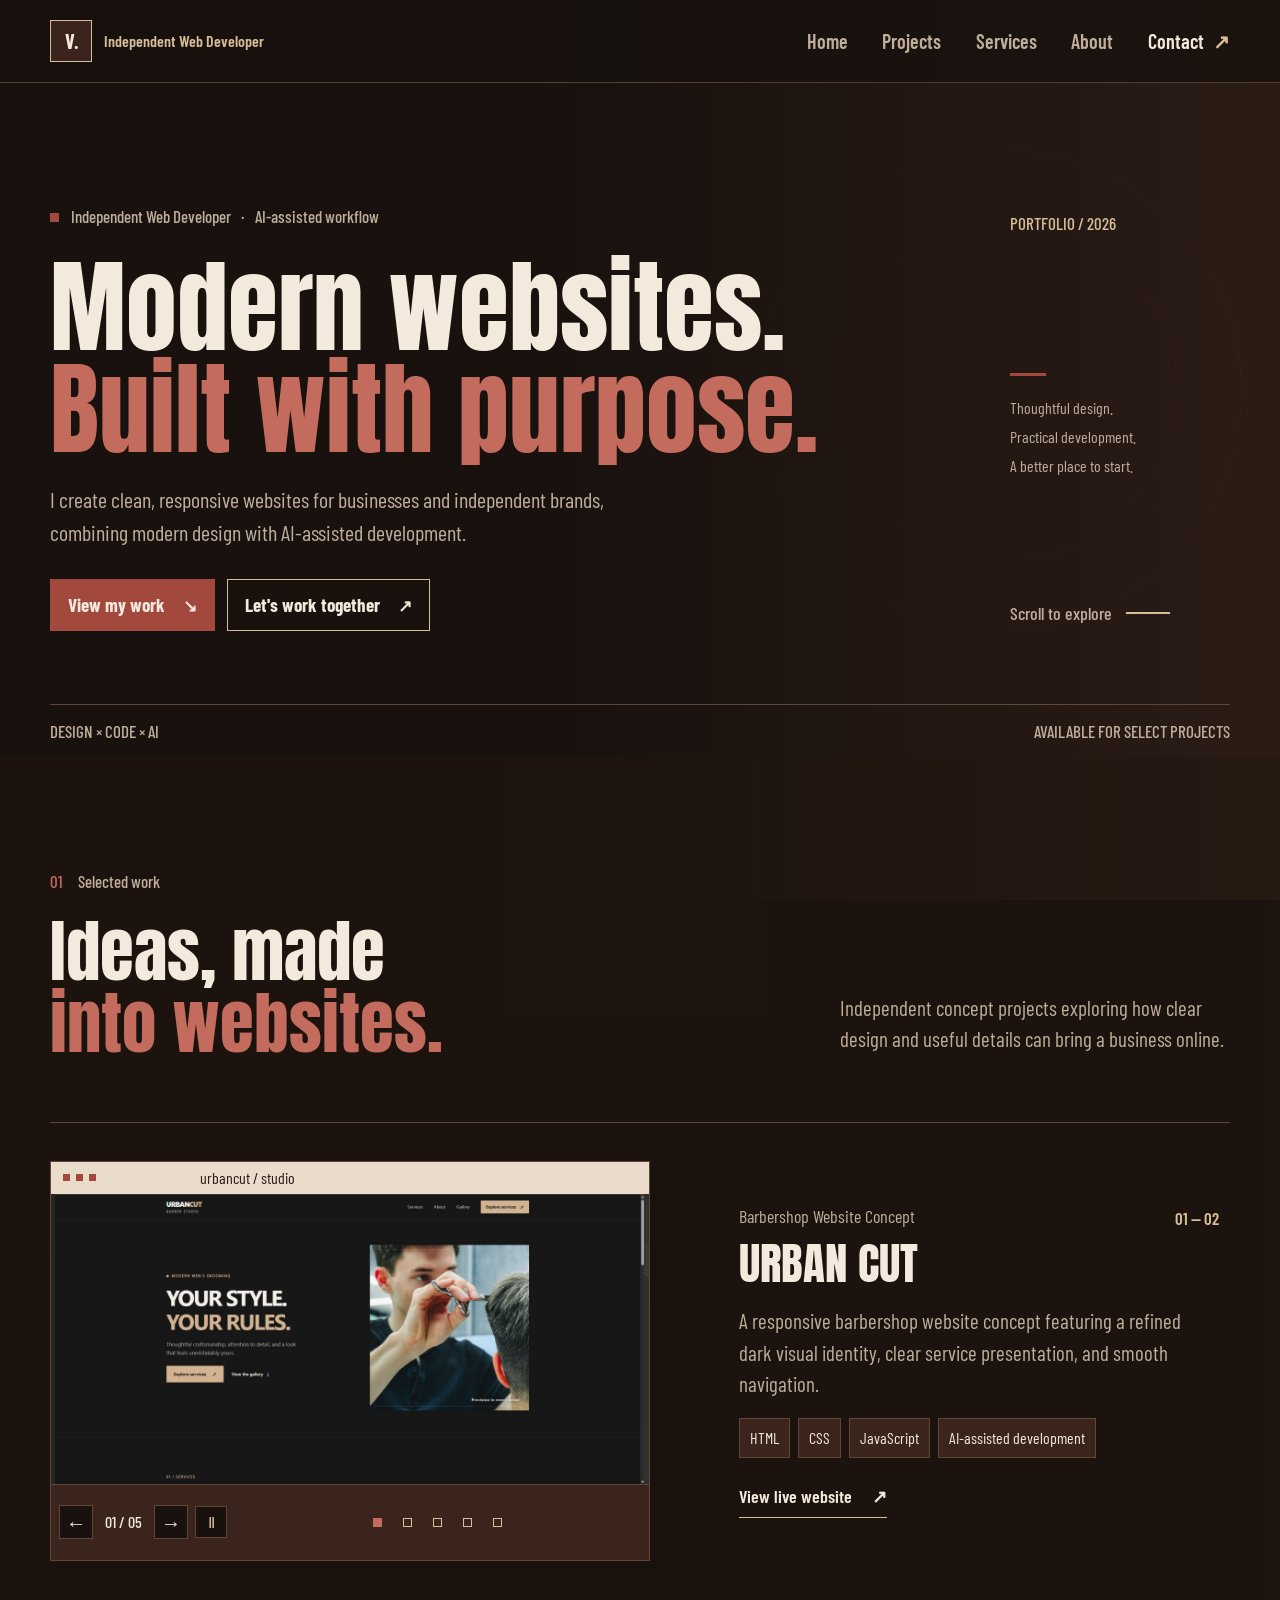
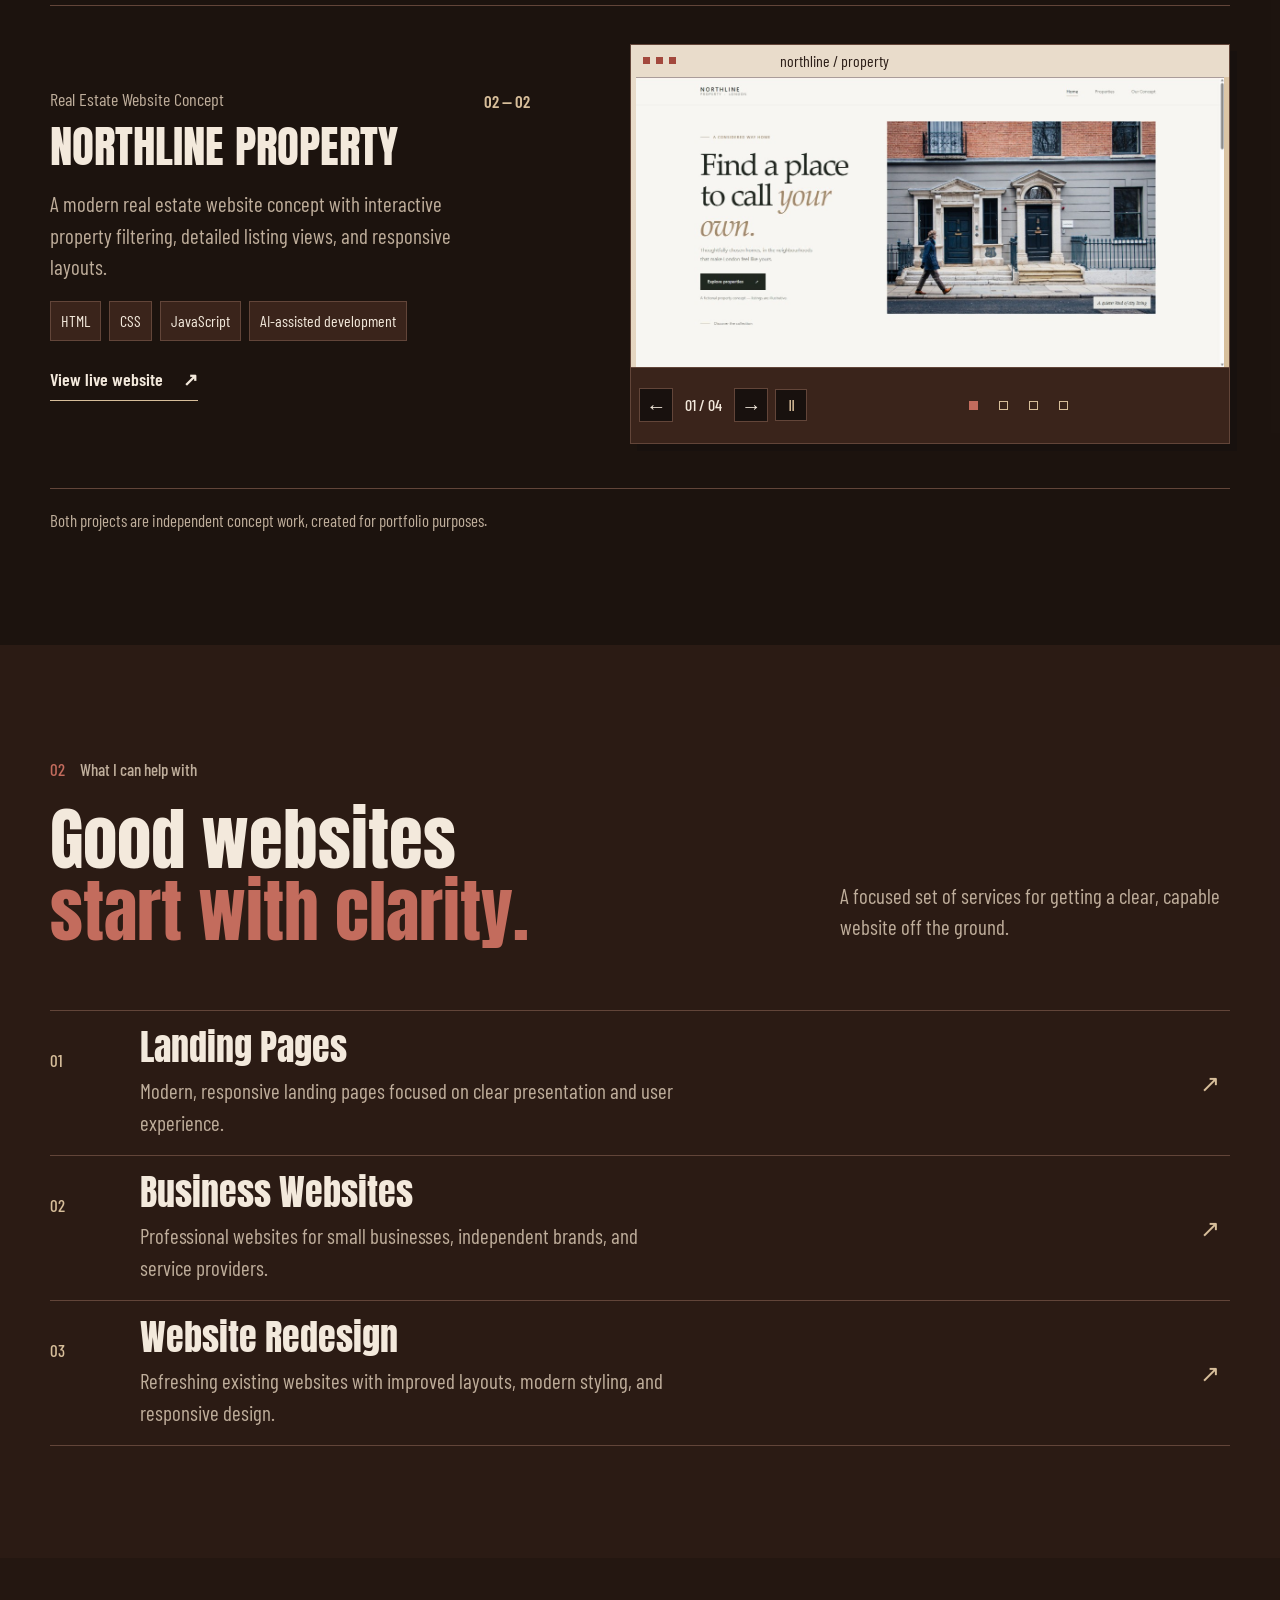
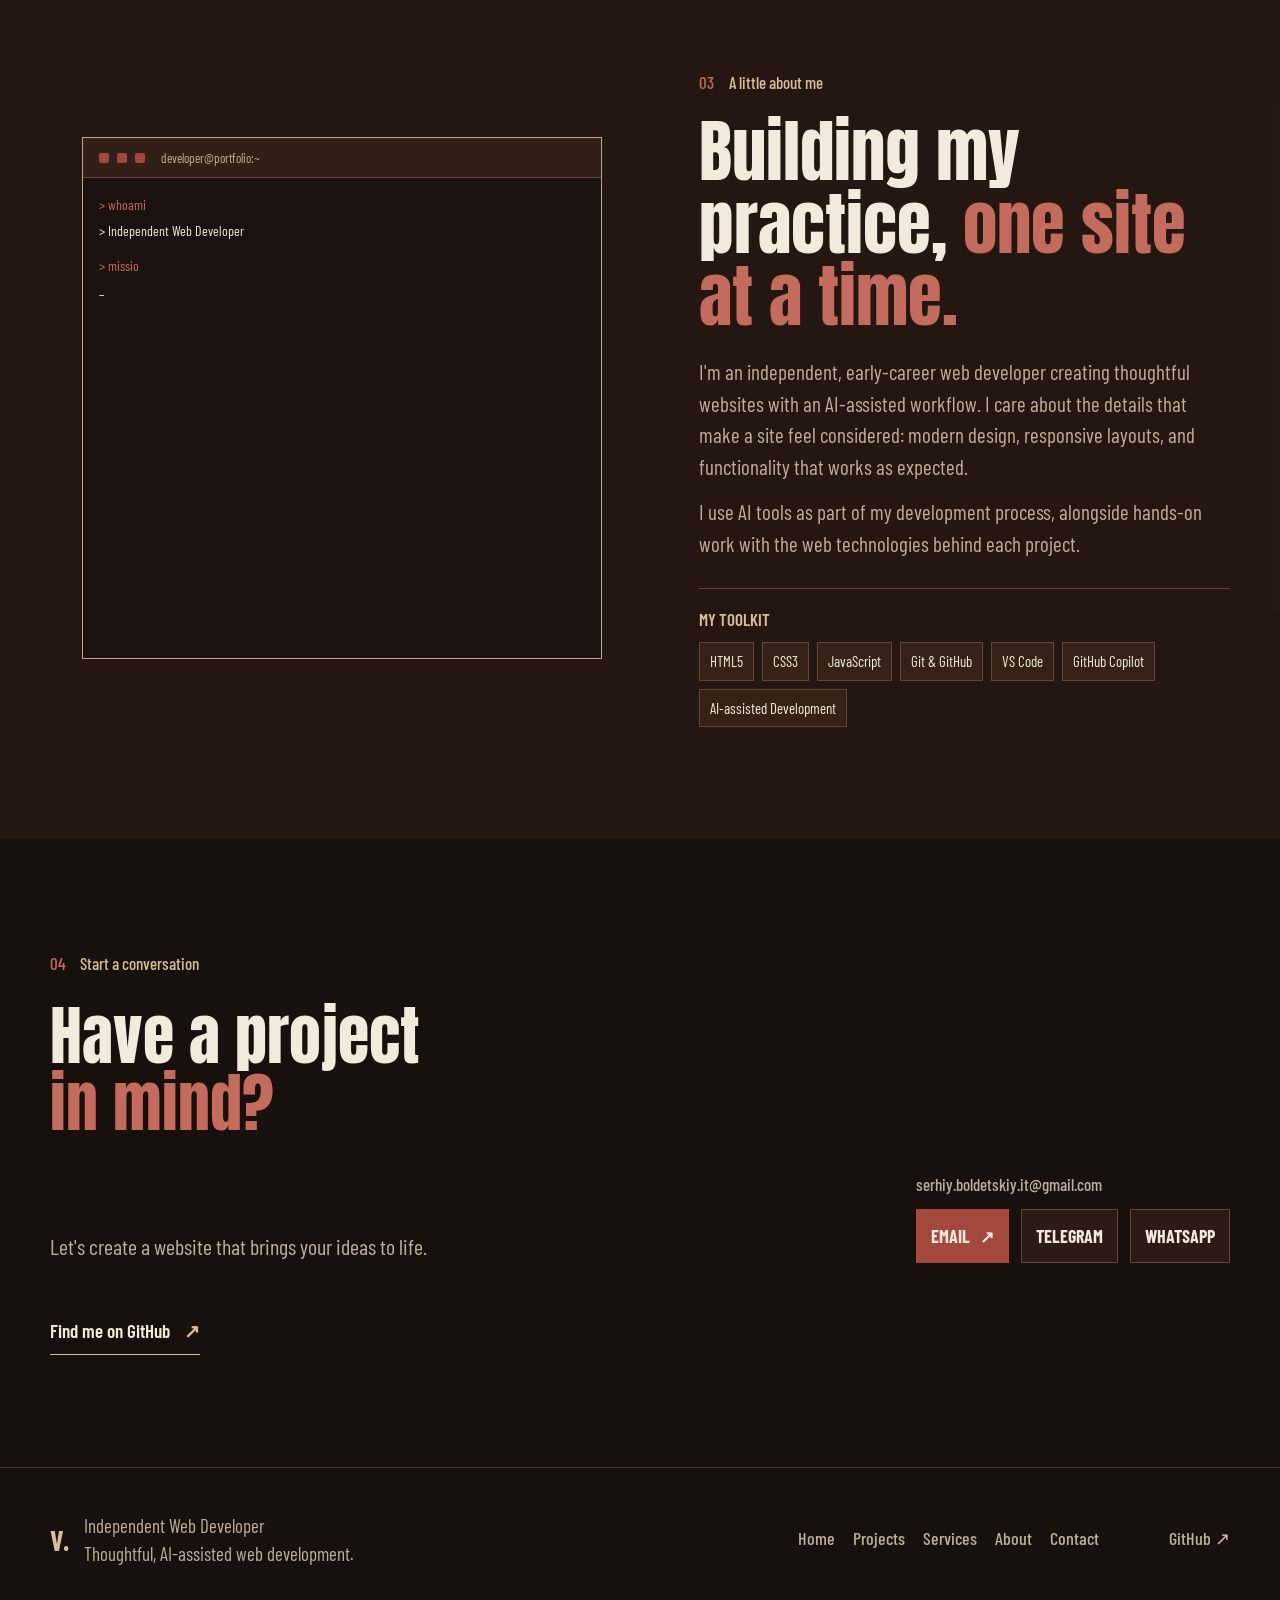
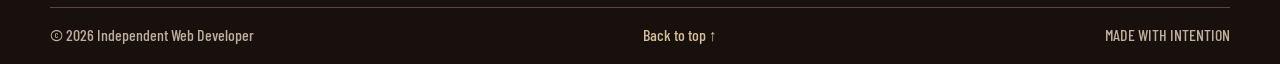
==== commit d084ac31: "Update portfolio fonts and design" ====
--- a/public/index.html
+++ b/public/index.html
@@ -9,6 +9,9 @@
     <meta property="og:title" content="Independent Web Developer — Modern websites, thoughtfully built.">
     <meta property="og:description" content="Clean, responsive websites for businesses and independent brands, combining modern design with AI-assisted development.">
     <title>Independent Web Developer — Modern websites, thoughtfully built.</title>
+    <link rel="preconnect" href="https://fonts.googleapis.com">
+    <link rel="preconnect" href="https://fonts.gstatic.com" crossorigin>
+    <link href="https://fonts.googleapis.com/css2?family=Anton&family=Barlow+Condensed:wght@400;500;600;700;800&display=swap" rel="stylesheet">
     <link rel="stylesheet" href="style.css">
     <script src="script.js" defer></script>
   </head>
@@ -176,10 +179,9 @@
       <section class="about section-pad" id="about" aria-labelledby="about-title">
         <div class="container about-grid">
           <div class="about-visual" data-reveal>
-            <div class="photo-placeholder" role="img" aria-label="Placeholder for a personal photograph">
-              <span class="photo-monogram" data-brand-mark aria-hidden="true">V.</span>
-              <span class="photo-note">Add your portrait<br>in the next step</span>
-              <span class="photo-index">ABOUT / 01</span>
+            <div class="about-terminal" data-terminal aria-label="Developer introduction terminal">
+              <div class="terminal-chrome" aria-hidden="true"><span></span><span></span><span></span><i>developer@portfolio:~</i></div>
+              <pre class="terminal-output"><span data-terminal-lines></span><span class="terminal-cursor" aria-hidden="true">_</span></pre>
             </div>
           </div>
           <div class="about-copy" data-reveal>
--- a/public/style.css
+++ b/public/style.css
@@ -1,5 +1,3 @@
-@import url('https://fonts.googleapis.com/css2?family=Pixelify+Sans:wght@400;500;600;700&family=Silkscreen:wght@400;700&display=swap');
-
 :root {
   color-scheme: dark;
   --background: #18110e;
@@ -16,30 +14,30 @@
   --light-section: #e9dccb;
   --light-ink: #2b1d17;
   --container: 1180px;
-  --pixel-display: 'Silkscreen', 'Courier New', monospace;
-  --pixel-text: 'Pixelify Sans', 'Trebuchet MS', sans-serif;
+  --font-heading: "Anton", Impact, sans-serif;
+  --font-body: "Barlow Condensed", "Arial Narrow", Arial, sans-serif;
 }
 
 * { box-sizing: border-box; }
 html { scroll-behavior: smooth; scroll-padding-top: 88px; }
-body { margin: 0; background: var(--background); color: var(--paper); font-family: var(--pixel-text); font-size: 18px; line-height: 1.65; -webkit-font-smoothing: antialiased; }
+body { margin: 0; background: var(--background); color: var(--paper); font-family: var(--font-body); font-size: 20px; line-height: 1.5; -webkit-font-smoothing: antialiased; }
 a { color: inherit; text-decoration: none; }
 button, a { -webkit-tap-highlight-color: transparent; }
 a:focus-visible, button:focus-visible { outline: 3px solid var(--sand); outline-offset: 4px; }
 .container { width: min(var(--container), calc(100% - 96px)); margin-inline: auto; }
 .site-video-background { position: fixed; z-index: 0; inset: 0; width: 100%; height: 100vh; height: 100dvh; overflow: hidden; pointer-events: none; background: var(--background); }
 .site-video { position: absolute; inset: 0; width: 100%; height: 100%; object-fit: cover; object-position: center; pointer-events: none; }
-.site-video-overlay { position: absolute; inset: 0; background: linear-gradient(90deg, rgba(24, 17, 14, .88) 0%, rgba(24, 17, 14, .7) 42%, rgba(58, 36, 27, .55) 100%); pointer-events: none; }
-.skip-link { position: fixed; z-index: 20; top: 10px; left: 10px; padding: 12px 16px; background: var(--brick); color: var(--paper); transform: translateY(-160%); font: 14px var(--pixel-text); }
+.site-video-overlay { position: absolute; inset: 0; background: linear-gradient(90deg, rgba(24, 17, 14, .7) 0%, rgba(24, 17, 14, .7) 42%, rgba(58, 36, 27, .55) 100%); pointer-events: none; }
+.skip-link { position: fixed; z-index: 20; top: 10px; left: 10px; padding: 12px 16px; background: var(--brick); color: var(--paper); transform: translateY(-160%); font: 500 18px var(--font-body); }
 .skip-link:focus { transform: translateY(0); }
 .site-header { position: relative; z-index: 5; border-bottom: 1px solid rgba(98, 69, 57, .82); background: rgba(24, 17, 14, .78); }
 .header-inner { min-height: 82px; display: flex; align-items: center; justify-content: space-between; }
 main { position: relative; z-index: 1; }
 .wordmark { display: inline-flex; gap: 12px; align-items: center; }
-.wordmark-mark { display: grid; width: 42px; height: 42px; place-items: center; border: 1px solid var(--sand); background: var(--surface-raised); color: var(--paper); font: 700 18px var(--pixel-display); }
-.wordmark-label { color: var(--sand); font: 14px/1.45 var(--pixel-display); }
+.wordmark-mark { display: grid; width: 42px; height: 42px; place-items: center; border: 1px solid var(--sand); background: var(--surface-raised); color: var(--paper); font: 700 20px/1 var(--font-body); }
+.wordmark-label { color: var(--sand); font: 600 16px/1.25 var(--font-body); }
 .primary-nav { display: flex; align-items: center; gap: clamp(20px, 2.7vw, 40px); }
-.primary-nav a, .footer-nav a { color: var(--secondary); font: 14px/1.5 var(--pixel-display); transition: color .2s ease; }
+.primary-nav a, .footer-nav a { color: var(--secondary); font: 600 20px/1.4 var(--font-body); transition: color .2s ease; }
 .primary-nav a:hover, .footer-nav a:hover, .footer-github:hover { color: var(--brick-hover); }
 .primary-nav .nav-contact { color: var(--paper); }
 .nav-contact span { margin-left: 5px; color: var(--sand); }
@@ -50,15 +48,15 @@
 .hero::before { width: 480px; height: 480px; right: 3%; top: 66px; }
 .hero::after { width: 340px; height: 340px; right: 8%; top: 136px; border-color: rgba(163, 72, 61, .28); }
 .hero-grid { position: relative; z-index: 1; display: grid; grid-template-columns: minmax(0, 1fr) 220px; gap: 60px; align-items: center; }
-.eyebrow { margin: 0 0 26px; color: var(--secondary); font: 14px/1.65 var(--pixel-text); }
+.eyebrow { margin: 0 0 26px; color: var(--secondary); font: 500 17px/1.5 var(--font-body); }
 .status-dot { display: inline-block; width: 9px; height: 9px; margin-right: 9px; vertical-align: 1px; background: var(--brick); }
 .eyebrow-separator { padding: 0 7px; color: var(--sand); }
 h1, h2, h3, p { margin-top: 0; }
-.hero h1 { max-width: 800px; margin-bottom: 23px; color: var(--paper); font: 400 clamp(30px, 4.1vw, 64px)/1.32 var(--pixel-display); letter-spacing: -.055em; }
+.hero h1 { max-width: 900px; margin-bottom: 23px; color: var(--paper); font: 400 clamp(40px, 8vw, 120px)/1 var(--font-heading); letter-spacing: 0; }
 .hero h1 span, .section-heading h2 span, .about-copy h2 span, .contact h2 span { color: var(--brick-hover); }
-.hero-description { max-width: 610px; margin-bottom: 30px; color: var(--secondary); font-size: 19px; line-height: 1.65; }
+.hero-description { max-width: 610px; margin-bottom: 30px; color: var(--secondary); font-size: 22px; line-height: 1.5; }
 .hero-actions { display: flex; flex-wrap: wrap; gap: 12px; }
-.button { min-height: 52px; display: inline-flex; align-items: center; justify-content: center; gap: 18px; padding: 9px 17px; font: 400 14px/1.5 var(--pixel-display); transition: color .2s ease, background .2s ease, transform .2s ease, border-color .2s ease; }
+.button { min-height: 52px; display: inline-flex; align-items: center; justify-content: center; gap: 18px; padding: 9px 17px; font: 700 19px/1.25 var(--font-body); transition: color .2s ease, background .2s ease, transform .2s ease, border-color .2s ease; }
 .button:hover { transform: translateY(-2px); }
 .button-dark { border: 1px solid var(--brick); background: var(--brick); color: var(--paper); }
 .button-dark:hover, .button-light:hover { border-color: var(--brick-hover-surface); background: var(--brick-hover-surface); }
@@ -66,22 +64,22 @@
 .button-outline:hover { border-color: var(--brick-hover); color: var(--sand); }
 .button span { font-size: 17px; }
 .hero-aside { min-height: 320px; display: flex; flex-direction: column; justify-content: space-between; align-self: stretch; padding: 9px 0 7px; }
-.aside-index { color: var(--sand); font: 14px var(--pixel-text); }
+.aside-index { color: var(--sand); font: 500 17px var(--font-body); }
 .hero-note { margin-top: 35px; }
 .note-rule { display: block; width: 36px; height: 3px; margin-bottom: 18px; background: var(--brick); }
 .hero-note p { color: var(--secondary); font-size: 16px; line-height: 1.8; }
-.scroll-cue { width: max-content; display: flex; align-items: center; gap: 14px; color: var(--secondary); font: 14px var(--pixel-text); }
+.scroll-cue { width: max-content; display: flex; align-items: center; gap: 14px; color: var(--secondary); font: 500 18px var(--font-body); }
 .scroll-line { width: 44px; height: 2px; background: var(--sand); transition: width .2s ease; }
 .scroll-cue:hover .scroll-line { width: 60px; background: var(--brick-hover); }
-.hero-bottom { position: absolute; z-index: 1; bottom: 0; left: 50%; display: flex; justify-content: space-between; transform: translateX(-50%); padding: 16px 0; border-top: 1px solid var(--border); color: var(--secondary); font: 14px var(--pixel-text); }
+.hero-bottom { position: absolute; z-index: 1; bottom: 0; left: 50%; display: flex; justify-content: space-between; transform: translateX(-50%); padding: 16px 0; border-top: 1px solid var(--border); color: var(--secondary); font: 500 17px var(--font-body); }
 
 .section-pad { padding: 112px 0; }
 .projects { position: relative; background: rgba(36, 24, 18, .44); }
 .section-heading { display: flex; justify-content: space-between; align-items: end; gap: 36px; margin-bottom: 62px; }
 .section-number { margin-right: 12px; color: var(--brick-hover); }
 .section-heading .eyebrow { margin-bottom: 20px; }
-.section-heading h2, .about-copy h2, .contact h2 { margin: 0; color: var(--paper); font: 400 clamp(32px, 4vw, 52px)/1.35 var(--pixel-display); letter-spacing: -.055em; }
-.section-intro { width: min(390px, 40%); margin: 0 0 5px; color: var(--secondary); font-size: 17px; line-height: 1.7; }
+.section-heading h2, .about-copy h2, .contact h2 { margin: 0; color: var(--paper); font: 400 clamp(48px, 5.4vw, 78px)/1.05 var(--font-heading); letter-spacing: 0; }
+.section-intro { width: min(390px, 40%); margin: 0 0 5px; color: var(--secondary); font-size: 21px; line-height: 1.5; }
 .project-list { border-top: 1px solid var(--border); }
 .project-card { display: grid; grid-template-columns: 1.1fr .9fr; gap: clamp(36px, 7vw, 96px); align-items: center; padding: 38px 0 44px; border-bottom: 1px solid var(--border); }
 .project-card-reverse { grid-template-columns: .9fr 1.1fr; }
@@ -90,7 +88,7 @@
 .project-visual { position: relative; min-width: 0; height: clamp(245px, 33vw, 400px); overflow: hidden; border: 1px solid var(--border); background: var(--surface-raised); box-shadow: 7px 7px 0 var(--background); }
 .browser-bar { position: absolute; z-index: 3; top: 0; left: 0; right: 0; height: 32px; display: flex; align-items: center; gap: 6px; padding: 0 12px; background: var(--light-section); }
 .browser-bar > span { width: 7px; height: 7px; background: var(--brick); }
-.browser-bar i { margin-left: 17%; color: var(--light-ink); font: normal 14px var(--pixel-text); }
+.browser-bar i { margin-left: 17%; color: var(--light-ink); font: normal 16px var(--font-body); }
 .carousel-slide { position: absolute; z-index: 2; top: 32px; right: 0; bottom: 76px; left: 0; display: block; overflow: hidden; opacity: 0; pointer-events: none; transition: opacity .5s ease; }
 .carousel-slide.is-active { opacity: 1; pointer-events: auto; }
 .carousel-slide.is-exiting { opacity: 0; pointer-events: none; }
@@ -99,10 +97,10 @@
 .carousel-controls { position: absolute; z-index: 5; right: 0; bottom: 0; left: 0; min-height: 76px; display: grid; grid-template-columns: auto minmax(0, 1fr); align-items: center; gap: 8px; padding: 5px 8px; border-top: 1px solid var(--border); background: var(--surface-raised); }
 .carousel-controls[hidden] { display: none; }
 .carousel-actions { display: flex; align-items: center; gap: 5px; }
-.carousel-button { width: 34px; height: 34px; flex: 0 0 auto; display: inline-grid; place-items: center; padding: 0; border: 1px solid var(--border); background: var(--background); color: var(--paper); font: 18px/1 var(--pixel-text); cursor: pointer; }
+.carousel-button { width: 34px; height: 34px; flex: 0 0 auto; display: inline-grid; place-items: center; padding: 0; border: 1px solid var(--border); background: var(--background); color: var(--paper); font: 20px/1 var(--font-body); cursor: pointer; }
 .carousel-button:hover:not(:disabled), .carousel-dot:hover:not(:disabled) { border-color: var(--sand); color: var(--sand); }
 .carousel-button:disabled, .carousel-dot:disabled { opacity: .45; cursor: not-allowed; }
-.carousel-count { min-width: 51px; color: var(--paper); text-align: center; white-space: nowrap; font: 12px/1.4 var(--pixel-text); }
+.carousel-count { min-width: 51px; color: var(--paper); text-align: center; white-space: nowrap; font: 500 16px/1.4 var(--font-body); }
 .carousel-play-toggle { width: 32px; height: 32px; margin-left: 2px; color: var(--sand); font-size: 15px; }
 .carousel-dots { min-width: 0; display: flex; justify-content: center; align-items: center; gap: 3px; }
 .carousel-dot { width: 27px; height: 34px; flex: 0 0 auto; display: inline-grid; place-items: center; padding: 0; border: 1px solid transparent; background: transparent; cursor: pointer; }
@@ -117,35 +115,35 @@
 .urban-visual { background: #272723; }
 .urban-mockup { position: absolute; z-index: 0; inset: 32px 0 0; display: flex; flex-direction: column; justify-content: center; padding: 9% 12%; overflow: hidden; color: #eee9dc; background: linear-gradient(110deg, #242522 0%, #33312c 100%); }
 .urban-mockup::after { content: ''; position: absolute; width: 52%; aspect-ratio: 1; right: -9%; top: 12%; border: 1px solid rgba(215, 190, 154, .2); border-radius: 50%; box-shadow: 0 0 0 25px rgba(215, 190, 154, .035), 0 0 0 60px rgba(215, 190, 154, .025); }
-.mockup-kicker { color: var(--sand); font: 14px var(--pixel-text); }
-.mockup-title { margin-top: 16px; font: 700 clamp(36px, 6vw, 70px)/1.15 var(--pixel-display); }
+.mockup-kicker { color: var(--sand); font: 600 17px var(--font-body); }
+.mockup-title { margin-top: 16px; font: 400 clamp(42px, 6vw, 82px)/1 var(--font-heading); }
 .mockup-title span { color: var(--brick-hover); }
-.mockup-link { margin-top: 25px; color: var(--paper); font: 14px var(--pixel-text); }
-.mockup-side-label { position: absolute; right: 4%; top: 38%; writing-mode: vertical-rl; color: var(--secondary); font: 14px var(--pixel-text); }
-.preview-caption { position: absolute; bottom: 14px; left: 14px; z-index: 4; padding: 8px 10px; border: 1px solid var(--border); background: rgba(24, 17, 14, .94); color: var(--paper); font: 14px var(--pixel-text); }
+.mockup-link { margin-top: 25px; color: var(--paper); font: 700 17px var(--font-body); }
+.mockup-side-label { position: absolute; right: 4%; top: 38%; writing-mode: vertical-rl; color: var(--secondary); font: 500 16px var(--font-body); }
+.preview-caption { position: absolute; bottom: 14px; left: 14px; z-index: 4; padding: 8px 10px; border: 1px solid var(--border); background: rgba(24, 17, 14, .94); color: var(--paper); font: 500 16px var(--font-body); }
 .northline-visual { background: var(--sand); }
 .northline-mockup { position: absolute; z-index: 0; inset: 32px 0 0; overflow: hidden; color: var(--light-ink); background: linear-gradient(120deg, #e9dccb 0%, #d7be9a 100%); }
 .northline-mockup::after { content: ''; position: absolute; z-index: 0; width: 47%; height: 70%; right: 9%; bottom: -7%; border: 1px solid #8a6350; border-radius: 0; background: #c9ab88; }
-.northline-nav { position: relative; z-index: 1; display: flex; align-items: center; padding: 23px 7%; font: 700 14px var(--pixel-text); }
+.northline-nav { position: relative; z-index: 1; display: flex; align-items: center; padding: 23px 7%; font: 700 17px var(--font-body); }
 .northline-nav span { font-weight: 400; }
-.northline-nav i { margin-left: auto; font: normal 14px var(--pixel-text); }
+.northline-nav i { margin-left: auto; font: normal 16px var(--font-body); }
 .northline-content { position: relative; z-index: 1; padding: 8% 7%; }
-.northline-content > span, .northline-content > i { display: block; font: 14px var(--pixel-text); }
-.northline-content strong { display: block; margin: 12px 0 20px; font: 400 clamp(28px, 4vw, 46px)/1.2 var(--pixel-display); }
+.northline-content > span, .northline-content > i { display: block; font: 600 16px var(--font-body); }
+.northline-content strong { display: block; margin: 12px 0 20px; font: 400 clamp(36px, 4vw, 56px)/1.05 var(--font-heading); }
 .northline-content > i { font-style: normal; }
-.northline-footer { position: absolute; bottom: 17px; left: 7%; z-index: 1; color: #493328; font: 14px var(--pixel-text); }
+.northline-footer { position: absolute; bottom: 17px; left: 7%; z-index: 1; color: #493328; font: 500 15px var(--font-body); }
 .project-details { max-width: 480px; min-width: 0; }
 .project-title-line { display: flex; justify-content: space-between; align-items: start; gap: 12px; }
-.project-category { margin: 0 0 10px; color: var(--secondary); font-size: 16px; }
-.project-title-line h3 { margin: 0; color: var(--paper); font: 700 clamp(20px, 2vw, 28px)/1.5 var(--pixel-display); letter-spacing: -.05em; }
-.project-number { padding-top: 5px; color: var(--sand); white-space: nowrap; font: 14px var(--pixel-text); }
-.project-description { max-width: 450px; margin: 18px 0; color: var(--secondary); font-size: 18px; line-height: 1.7; }
+.project-category { margin: 0 0 10px; color: var(--secondary); font-size: 18px; }
+.project-title-line h3 { margin: 0; color: var(--paper); font: 400 clamp(36px, 3.5vw, 54px)/1.05 var(--font-heading); letter-spacing: 0; overflow-wrap: anywhere; }
+.project-number { padding-top: 5px; color: var(--sand); white-space: nowrap; font: 600 17px var(--font-body); }
+.project-description { max-width: 450px; margin: 18px 0; color: var(--secondary); font-size: 21px; line-height: 1.5; }
 .tech-list, .tool-list { display: flex; flex-wrap: wrap; gap: 8px; margin: 0; padding: 0; list-style: none; }
-.tech-list li { padding: 7px 10px; border: 1px solid var(--border); background: var(--surface-raised); color: var(--paper); font-size: 14px; }
-.text-link { display: inline-flex; align-items: center; gap: 20px; margin-top: 25px; padding-bottom: 7px; border-bottom: 1px solid var(--sand); color: var(--paper); font-size: 16px; font-weight: 600; transition: color .2s, border-color .2s; }
+.tech-list li { padding: 7px 10px; border: 1px solid var(--border); background: var(--surface-raised); color: var(--paper); font-size: 16px; }
+.text-link { display: inline-flex; align-items: center; gap: 20px; margin-top: 25px; padding-bottom: 7px; border-bottom: 1px solid var(--sand); color: var(--paper); font-size: 18px; font-weight: 600; transition: color .2s, border-color .2s; }
 .text-link:hover { color: var(--sand); border-color: var(--brick-hover); }
 .text-link span { font-size: 18px; }
-.project-disclaimer { margin: 19px 0 0; color: var(--secondary); font-size: 15px; }
+.project-disclaimer { margin: 19px 0 0; color: var(--secondary); font-size: 17px; }
 
 .services { position: relative; background: rgba(58, 36, 27, .58); color: var(--paper); }
 .section-heading-light .eyebrow, .section-heading-light .section-intro { color: var(--secondary); }
@@ -153,30 +151,36 @@
 .service-list { border-top: 1px solid var(--border); }
 .service-item { min-height: 145px; display: grid; grid-template-columns: 70px 1fr 30px; align-items: center; gap: 20px; border-bottom: 1px solid var(--border); transition: padding .25s ease; }
 .service-item:hover { padding-inline: 8px; }
-.service-number { align-self: start; padding-top: 39px; color: var(--sand); font: 15px var(--pixel-text); }
-.service-item h3 { margin: 0 0 8px; color: var(--paper); font: 400 clamp(20px, 2vw, 27px)/1.5 var(--pixel-display); letter-spacing: -.045em; }
-.service-item p { max-width: 540px; margin: 0; color: var(--secondary); font-size: 18px; line-height: 1.7; }
+.service-number { align-self: start; padding-top: 39px; color: var(--sand); font: 500 17px var(--font-body); }
+.service-item h3 { margin: 0 0 8px; color: var(--paper); font: 400 clamp(28px, 2.8vw, 40px)/1.1 var(--font-heading); letter-spacing: 0; }
+.service-item p { max-width: 540px; margin: 0; color: var(--secondary); font-size: 21px; line-height: 1.5; }
 .service-arrow { color: var(--sand); font-size: 24px; transition: transform .2s, color .2s; }
 .service-item:hover .service-arrow { transform: translate(3px, -3px); color: var(--brick-hover); }
 
 .about { position: relative; background: rgba(58, 36, 27, .36); color: var(--paper); }
-.about-grid { display: grid; grid-template-columns: .85fr 1.15fr; gap: clamp(55px, 10vw, 135px); align-items: center; }
-.about-visual { max-width: 440px; }
-.photo-placeholder { position: relative; min-height: 450px; display: flex; align-items: center; justify-content: center; overflow: hidden; border: 1px solid #bca58b; background: rgba(58, 36, 27, .86); }
-.photo-placeholder::before, .photo-placeholder::after { content: ''; position: absolute; border: 1px solid rgba(163, 72, 61, .35); }
-.photo-placeholder::before { width: 90%; aspect-ratio: 1; }
-.photo-placeholder::after { width: 68%; aspect-ratio: 1; border-color: rgba(98, 69, 57, .3); }
-.photo-monogram { position: relative; z-index: 1; color: var(--sand); font: 700 100px var(--pixel-display); }
-.photo-note { position: absolute; z-index: 2; right: 18px; bottom: 18px; color: var(--paper); font: 15px/1.6 var(--pixel-text); text-align: right; }
-.photo-index { position: absolute; left: 18px; top: 18px; color: var(--sand); font: 14px var(--pixel-text); }
+.about-grid { display: grid; grid-template-columns: minmax(0, 1.1fr) minmax(0, 1fr); gap: clamp(32px, 5vw, 72px); align-items: center; }
+.about-visual { width: min(100%, 520px); min-height: 520px; justify-self: center; border: 1px solid #bca58b; background: rgba(58, 36, 27, .86); }
+.about-terminal { min-height: 520px; display: flex; flex-direction: column; border: 0; background: rgba(24, 17, 14, .88); }
 .about-copy .eyebrow { margin-bottom: 20px; color: var(--sand); }
 .about-copy h2 { margin-bottom: 23px; color: var(--paper); }
 .about-copy h2 span { color: var(--brick-hover); }
-.about-description { max-width: 560px; margin: 0 0 14px; color: var(--secondary); font-size: 18px; line-height: 1.75; }
+.about-description { max-width: 560px; margin: 0 0 14px; color: var(--secondary); font-size: 21px; line-height: 1.5; }
 .toolkit { margin-top: 29px; padding-top: 20px; border-top: 1px solid var(--border); }
-.toolkit-label { margin-bottom: 13px; color: var(--sand); font: 15px var(--pixel-text); }
+.toolkit-label { margin-bottom: 13px; color: var(--sand); font: 600 17px var(--font-body); }
 .tool-list { gap: 8px; }
 .tool-list li { padding: 7px 10px; border: 1px solid var(--border); background: rgba(58, 36, 27, .85); color: var(--paper); font-size: 15px; }
+.terminal-chrome { height: 40px; flex: 0 0 auto; display: flex; align-items: center; gap: 8px; padding: 0 16px; border-bottom: 1px solid var(--border); background: rgba(58, 36, 27, .76); }
+.terminal-chrome > span { width: 10px; height: 10px; flex: 0 0 auto; border-radius: 2px; background: var(--brick); }
+.terminal-chrome i { margin-left: 8px; overflow: hidden; color: var(--secondary); font: normal 13px var(--font-body); text-overflow: ellipsis; white-space: nowrap; }
+.terminal-output { flex: 1 0 auto; margin: 0; padding: 16px; color: var(--paper); font: 14px/1.6 var(--font-body); white-space: pre-wrap; overflow-wrap: anywhere; }
+.terminal-line { display: block; min-height: 1.8em; }
+.terminal-command:not(:first-child) { margin-top: 10px; }
+.terminal-command { color: var(--brick-hover); }
+.terminal-response { color: var(--paper); }
+.terminal-service { padding-left: 14px; }
+.terminal-availability::before { content: ''; width: 7px; height: 7px; display: inline-block; margin: 0 8px 1px 0; border-radius: 50%; background: #79b77a; box-shadow: 0 0 7px rgba(121, 183, 122, .45); }
+.terminal-cursor { display: inline-block; color: var(--paper); animation: terminal-cursor-blink 1s steps(2, start) infinite; }
+@keyframes terminal-cursor-blink { to { visibility: hidden; } }
 
 .contact { position: relative; overflow: hidden; background: rgba(24, 17, 14, .46); color: var(--paper); }
 .contact-inner { position: relative; z-index: 1; }
@@ -184,34 +188,34 @@
 .contact h2 { font-size: clamp(38px, 5vw, 64px); }
 .contact h2 span { color: var(--brick-hover); }
 .contact-bottom { display: flex; align-items: end; justify-content: space-between; gap: 30px; margin-top: 35px; }
-.contact-bottom > p { max-width: 440px; margin: 0; color: var(--secondary); font-size: 19px; line-height: 1.7; }
+.contact-bottom > p { max-width: 440px; margin: 0; color: var(--secondary); font-size: 22px; line-height: 1.5; }
 .contact-action { display: flex; flex-direction: column; align-items: flex-start; gap: 12px; }
 .contact-buttons { display: flex; flex-wrap: wrap; align-items: center; gap: 12px; }
 .button-light { min-height: 54px; border: 1px solid var(--brick); background: var(--brick); color: var(--paper); }
-.contact-channel-button { min-height: 54px; display: inline-flex; align-items: center; justify-content: center; gap: 10px; padding: 9px 14px; border: 1px solid var(--border); background: rgba(58, 36, 27, .56); color: var(--paper); font: 400 12px/1.5 var(--pixel-display); text-decoration: none; transition: background .2s ease, border-color .2s ease, color .2s ease; }
+.contact-channel-button { min-height: 54px; display: inline-flex; align-items: center; justify-content: center; gap: 10px; padding: 9px 14px; border: 1px solid var(--border); background: rgba(58, 36, 27, .56); color: var(--paper); font: 700 18px/1.25 var(--font-body); text-decoration: none; transition: background .2s ease, border-color .2s ease, color .2s ease; }
 .contact-channel-button:hover { border-color: var(--brick-hover); background: var(--surface-raised); color: var(--sand); }
 .contact-channel-button:focus-visible { outline: 3px solid var(--sand); outline-offset: 3px; }
 .contact-channel-button.button-light { border-color: var(--brick); background: var(--brick); color: var(--paper); }
 .contact-channel-button.button-light:hover { border-color: var(--brick-hover-surface); background: var(--brick-hover-surface); }
-.contact-email-placeholder { color: var(--secondary); font-size: 17px; line-height: 1.65; }
-.contact-note { max-width: 100%; margin: 0; color: var(--secondary); font: 15px/1.6 var(--pixel-text); overflow-wrap: anywhere; }
+.contact-email-placeholder { color: var(--secondary); font-size: 19px; line-height: 1.5; }
+.contact-note { max-width: 100%; margin: 0; color: var(--secondary); font: 500 17px/1.5 var(--font-body); overflow-wrap: anywhere; }
 .optional-contact-links { display: flex; flex-wrap: wrap; gap: 12px; }
 .optional-contact-links:empty { display: none; }
-.contact-github { display: inline-flex; gap: 14px; margin-top: 54px; padding-bottom: 8px; border-bottom: 1px solid var(--sand); color: var(--paper); font-size: 16px; font-weight: 600; }
+.contact-github { display: inline-flex; gap: 14px; margin-top: 54px; padding-bottom: 8px; border-bottom: 1px solid var(--sand); color: var(--paper); font-size: 19px; font-weight: 600; }
 .contact-github span { color: var(--sand); }
 .contact-github:hover { color: var(--sand); border-color: var(--brick-hover); }
 
-.site-footer { position: relative; padding: 44px 0 19px; border-top: 1px solid rgba(98, 69, 57, .72); background: rgba(24, 17, 14, .72); color: var(--paper); }
+.site-footer { position: relative; padding: 44px 0 19px; border-top: 1px solid rgba(98, 69, 57, .72); background: rgba(24, 17, 14, .58); color: var(--paper); }
 .footer-main { display: grid; grid-template-columns: 1fr auto auto; align-items: start; gap: 70px; padding-bottom: 38px; }
 .footer-brand { display: flex; gap: 15px; align-items: center; }
-.footer-wordmark { color: var(--paper); font: 700 25px var(--pixel-display); }
+.footer-wordmark { color: var(--paper); font: 700 28px/1 var(--font-body); }
 .footer-wordmark span { color: var(--sand); }
-.footer-brand p { margin: 0; color: var(--secondary); font-size: 16px; line-height: 1.7; }
+.footer-brand p { margin: 0; color: var(--secondary); font-size: 19px; line-height: 1.5; }
 .footer-nav { display: flex; flex-wrap: wrap; gap: 18px; padding-top: 13px; }
-.footer-nav a, .footer-github { color: var(--secondary); font: 14px/1.6 var(--pixel-text); }
+.footer-nav a, .footer-github { color: var(--secondary); font: 500 18px/1.5 var(--font-body); }
 .footer-github { padding-top: 13px; white-space: nowrap; }
 .footer-github span { color: var(--sand); }
-.footer-bottom { display: flex; justify-content: space-between; gap: 16px; padding-top: 17px; border-top: 1px solid var(--border); color: var(--secondary); font: 14px var(--pixel-text); }
+.footer-bottom { display: flex; justify-content: space-between; gap: 16px; padding-top: 17px; border-top: 1px solid var(--border); color: var(--secondary); font: 500 16px var(--font-body); }
 .footer-bottom a { color: var(--sand); }
 .footer-bottom a:hover { color: var(--brick-hover); }
 
@@ -233,22 +237,24 @@
   .section-pad { padding: 88px 0; }
   .contact-bottom { align-items: flex-start; flex-direction: column; gap: 22px; margin-top: 24px; }
   .project-card, .project-card-reverse { gap: 34px; }
-  .project-title-line h3 { font-size: clamp(18px, 2.4vw, 24px); }
+  .project-title-line h3 { font-size: clamp(34px, 4vw, 48px); line-height: 1.05; }
   .footer-main { gap: 30px; }
   .footer-nav { gap: 14px; }
+  .about-grid { grid-template-columns: minmax(0, 1fr); gap: 39px; }
+  .about-visual { width: min(100%, 520px); }
 }
 @media (max-width: 640px) {
   html { scroll-padding-top: 72px; }
   .container { width: calc(100% - 40px); }
   .header-inner { min-height: 70px; }
   .wordmark-mark { width: 38px; height: 38px; }
-  .wordmark-label { font-size: 12px; }
+  .wordmark-label { font-size: 14px; }
   .menu-toggle { display: none; width: 44px; height: 44px; padding: 11px 10px; border: 1px solid var(--border); background: var(--surface-raised); cursor: pointer; }
   .menu-toggle span { display: block; width: 20px; height: 2px; margin: 6px auto; background: var(--sand); transition: transform .2s; }
   .has-js .menu-toggle { display: block; }
   .has-js .primary-nav { position: absolute; top: 69px; left: 0; right: 0; display: none; flex-direction: column; align-items: stretch; gap: 0; padding: 8px 20px 17px; border-bottom: 1px solid var(--border); background: var(--surface-raised); }
   .has-js .primary-nav.is-open { display: flex; }
-  .primary-nav a { padding: 13px 0; border-bottom: 1px solid var(--border); color: var(--paper); font-size: 15px; }
+  .primary-nav a { padding: 13px 0; border-bottom: 1px solid var(--border); color: var(--paper); font-size: 19px; }
   .primary-nav a:last-child { border-bottom: 0; }
   .has-js .menu-toggle[aria-expanded="true"] span:first-child { transform: translateY(4px) rotate(45deg); }
   .has-js .menu-toggle[aria-expanded="true"] span:last-child { transform: translateY(-4px) rotate(-45deg); }
@@ -256,20 +262,20 @@
   .hero::before { width: 320px; height: 320px; top: 170px; right: -56%; }
   .hero::after { width: 230px; height: 230px; top: 215px; right: -38%; }
   .hero-grid { display: block; }
-  .hero .eyebrow { max-width: 320px; font-size: 15px; line-height: 1.65; }
-  .hero h1 { max-width: 100%; font-size: clamp(24px, 7vw, 40px); line-height: 1.5; letter-spacing: -.07em; }
-  .hero-description { max-width: 500px; font-size: 18px; }
+  .hero .eyebrow { max-width: 320px; font-size: 16px; line-height: 1.5; }
+  .hero h1 { max-width: 100%; font-size: clamp(40px, 10.5vw, 68px); line-height: .98; letter-spacing: 0; }
+  .hero-description { max-width: 500px; font-size: 20px; }
   .hero-actions { gap: 9px; }
-  .button { min-height: 52px; gap: 11px; padding: 9px 11px; font-size: 12px; }
+  .button { min-height: 52px; gap: 11px; padding: 9px 11px; font-size: 17px; }
   .hero-aside { min-height: auto; margin-top: 44px; }
   .aside-index, .hero-note { display: none; }
   .scroll-cue { margin-top: 26px; font-size: 15px; }
-  .hero-bottom { width: calc(100% - 40px); gap: 12px; font-size: 13px; }
+  .hero-bottom { width: calc(100% - 40px); gap: 12px; font-size: 15px; }
   .section-pad { padding: 76px 0; }
   .section-heading { display: block; margin-bottom: 38px; }
-  .section-heading .eyebrow, .about-copy .eyebrow { font-size: 15px; }
-  .section-heading h2, .about-copy h2 { font-size: clamp(28px, 7.5vw, 42px); line-height: 1.5; }
-  .section-intro { width: auto; max-width: 440px; margin-top: 18px; font-size: 17px; }
+  .section-heading .eyebrow, .about-copy .eyebrow { font-size: 16px; }
+  .section-heading h2, .about-copy h2 { font-size: clamp(36px, 9vw, 56px); line-height: 1.05; }
+  .section-intro { width: auto; max-width: 440px; margin-top: 18px; font-size: 20px; }
   .project-card, .project-card-reverse { display: flex; flex-direction: column; align-items: stretch; gap: 25px; padding: 27px 0 32px; }
   .project-card-reverse .project-visual, .project-card-reverse .project-details { order: initial; }
   .project-visual { height: clamp(250px, 72vw, 330px); }
@@ -281,58 +287,62 @@
   .carousel-count { min-width: 60px; font-size: 14px; }
   .carousel-dots { gap: 6px; }
   .carousel-dot { width: 36px; height: 34px; }
-  .project-title-line h3 { font-size: clamp(17px, 5vw, 23px); line-height: 1.5; }
-  .project-category { font-size: 15px; }
-  .project-number { font-size: 14px; }
-  .project-description { font-size: 17px; }
-  .tech-list li { font-size: 14px; }
-  .text-link { font-size: 15px; }
-  .project-disclaimer { font-size: 15px; }
-  .browser-bar i { font-size: 14px; }
+  .project-title-line h3 { font-size: clamp(30px, 8vw, 42px); line-height: 1.05; }
+  .project-category { font-size: 16px; }
+  .project-number { font-size: 15px; }
+  .project-description { font-size: 19px; }
+  .tech-list li { font-size: 15px; }
+  .text-link { font-size: 17px; }
+  .project-disclaimer { font-size: 16px; }
+  .browser-bar i { font-size: 15px; }
   .service-item { min-height: 142px; grid-template-columns: 36px 1fr 19px; gap: 10px; }
-  .service-number { padding-top: 40px; font-size: 14px; }
-  .service-item h3 { font-size: clamp(17px, 4.7vw, 23px); line-height: 1.55; }
-  .service-item p { font-size: 17px; }
+  .service-number { padding-top: 40px; font-size: 16px; }
+  .service-item h3 { font-size: clamp(24px, 7vw, 34px); line-height: 1.1; }
+  .service-item p { font-size: 19px; }
   .service-arrow { font-size: 20px; }
-  .about-grid { grid-template-columns: 1fr; gap: 39px; }
-  .about-visual { width: min(100%, 400px); }
-  .photo-placeholder { min-height: clamp(300px, 88vw, 390px); }
-  .photo-monogram { font-size: 82px; }
-  .about-description { font-size: 17px; }
-  .toolkit-label { font-size: 15px; }
-  .tool-list li { font-size: 15px; }
-  .contact .eyebrow { font-size: 15px; }
-  .contact h2 { font-size: clamp(30px, 8vw, 46px); line-height: 1.5; }
-  .contact-bottom > p { font-size: 18px; }
-  .contact-email-placeholder { font-size: 16px; }
-  .contact-note { font-size: 14px; }
+  .about-grid { gap: 32px; }
+  .about-visual { width: 100%; min-height: 0; }
+  .about-terminal { min-height: clamp(440px, calc(65vw + 232px), 500px); }
+  .about-description { font-size: 19px; }
+  .toolkit-label { font-size: 16px; }
+  .tool-list li { font-size: 16px; }
+  .terminal-chrome { padding-inline: 12px; }
+  .terminal-output { padding: 12px; font-size: clamp(13px, 3.8vw, 15px); line-height: 1.55; }
+  .terminal-line { min-height: 1.55em; }
+  .terminal-command:not(:first-child) { margin-top: 5px; }
+  .contact .eyebrow { font-size: 16px; }
+  .contact h2 { font-size: clamp(36px, 9vw, 56px); line-height: 1.05; }
+  .contact-bottom > p { font-size: 20px; }
+  .contact-email-placeholder { font-size: 18px; }
+  .contact-note { font-size: 16px; }
   .contact-buttons { gap: 8px; }
-  .contact-channel-button { min-height: 48px; padding-inline: 10px; font-size: 11px; }
-  .contact-github { margin-top: 39px; font-size: 16px; }
+  .contact-channel-button { min-height: 48px; padding-inline: 10px; font-size: 16px; }
+  .contact-github { margin-top: 39px; font-size: 18px; }
   .footer-main { grid-template-columns: 1fr auto; gap: 22px; }
   .footer-brand { grid-column: 1 / -1; }
   .footer-nav { grid-column: 1 / -1; order: 3; gap: 14px 18px; padding-top: 0; }
-  .footer-nav a, .footer-github { font-size: 14px; }
+  .footer-nav a, .footer-github { font-size: 17px; }
   .footer-github { grid-column: 2; grid-row: 1; }
-  .footer-bottom { flex-wrap: wrap; font-size: 13px; }
+  .footer-bottom { flex-wrap: wrap; font-size: 15px; }
   .footer-bottom span:last-child { display: none; }
 }
 @media (max-width: 360px) {
   .container { width: calc(100% - 32px); }
-  .hero h1 { font-size: clamp(22px, 7vw, 28px); }
-  .hero-actions { align-items: stretch; flex-direction: column; width: min(100%, 280px); }
-  .hero-actions .button { justify-content: space-between; font-size: 13px; }
+  .hero h1 { font-size: clamp(40px, 11vw, 48px); }
+  .hero-actions { align-items: stretch; flex-direction: column; width: min(100%, 300px); }
+  .hero-actions .button { justify-content: space-between; font-size: 16px; }
   .hero-bottom { width: calc(100% - 32px); }
-  .hero-bottom span { font-size: 12px; }
+  .hero-bottom span { font-size: 14px; }
   .project-title-line { gap: 6px; }
-  .project-title-line h3 { font-size: 16px; }
-  .project-number { font-size: 12px; }
+  .project-title-line h3 { font-size: 28px; }
+  .project-number { font-size: 14px; }
   .service-item { grid-template-columns: 28px 1fr 14px; gap: 8px; }
-  .service-item h3 { font-size: 16px; }
+  .service-item h3 { font-size: 23px; }
   .footer-nav { gap: 12px; }
 }
 @media (prefers-reduced-motion: reduce) {
   *, *::before, *::after { scroll-behavior: auto !important; animation-duration: .01ms !important; animation-iteration-count: 1 !important; transition-duration: .01ms !important; }
   .has-js [data-reveal] { opacity: 1; transform: none; }
   .site-video-background { display: none; }
-}
+  .terminal-cursor { animation: none; }
+}
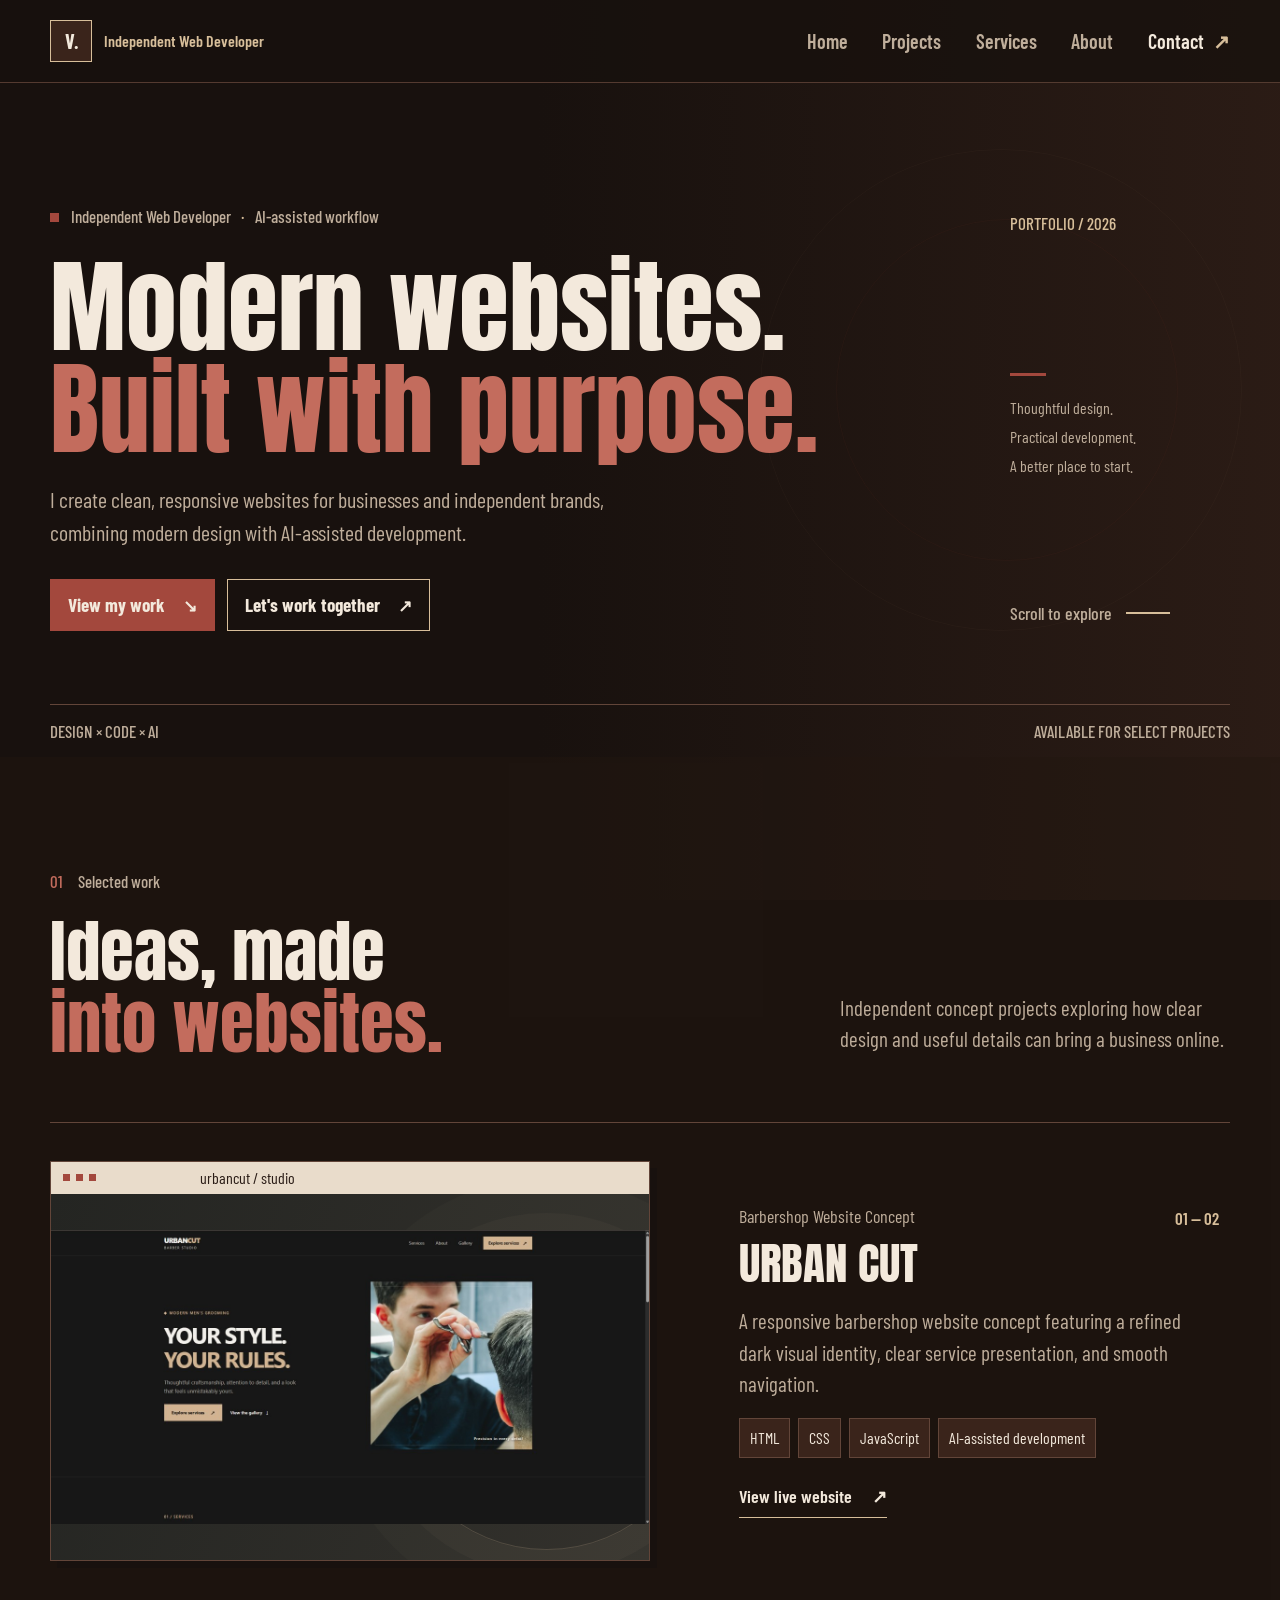
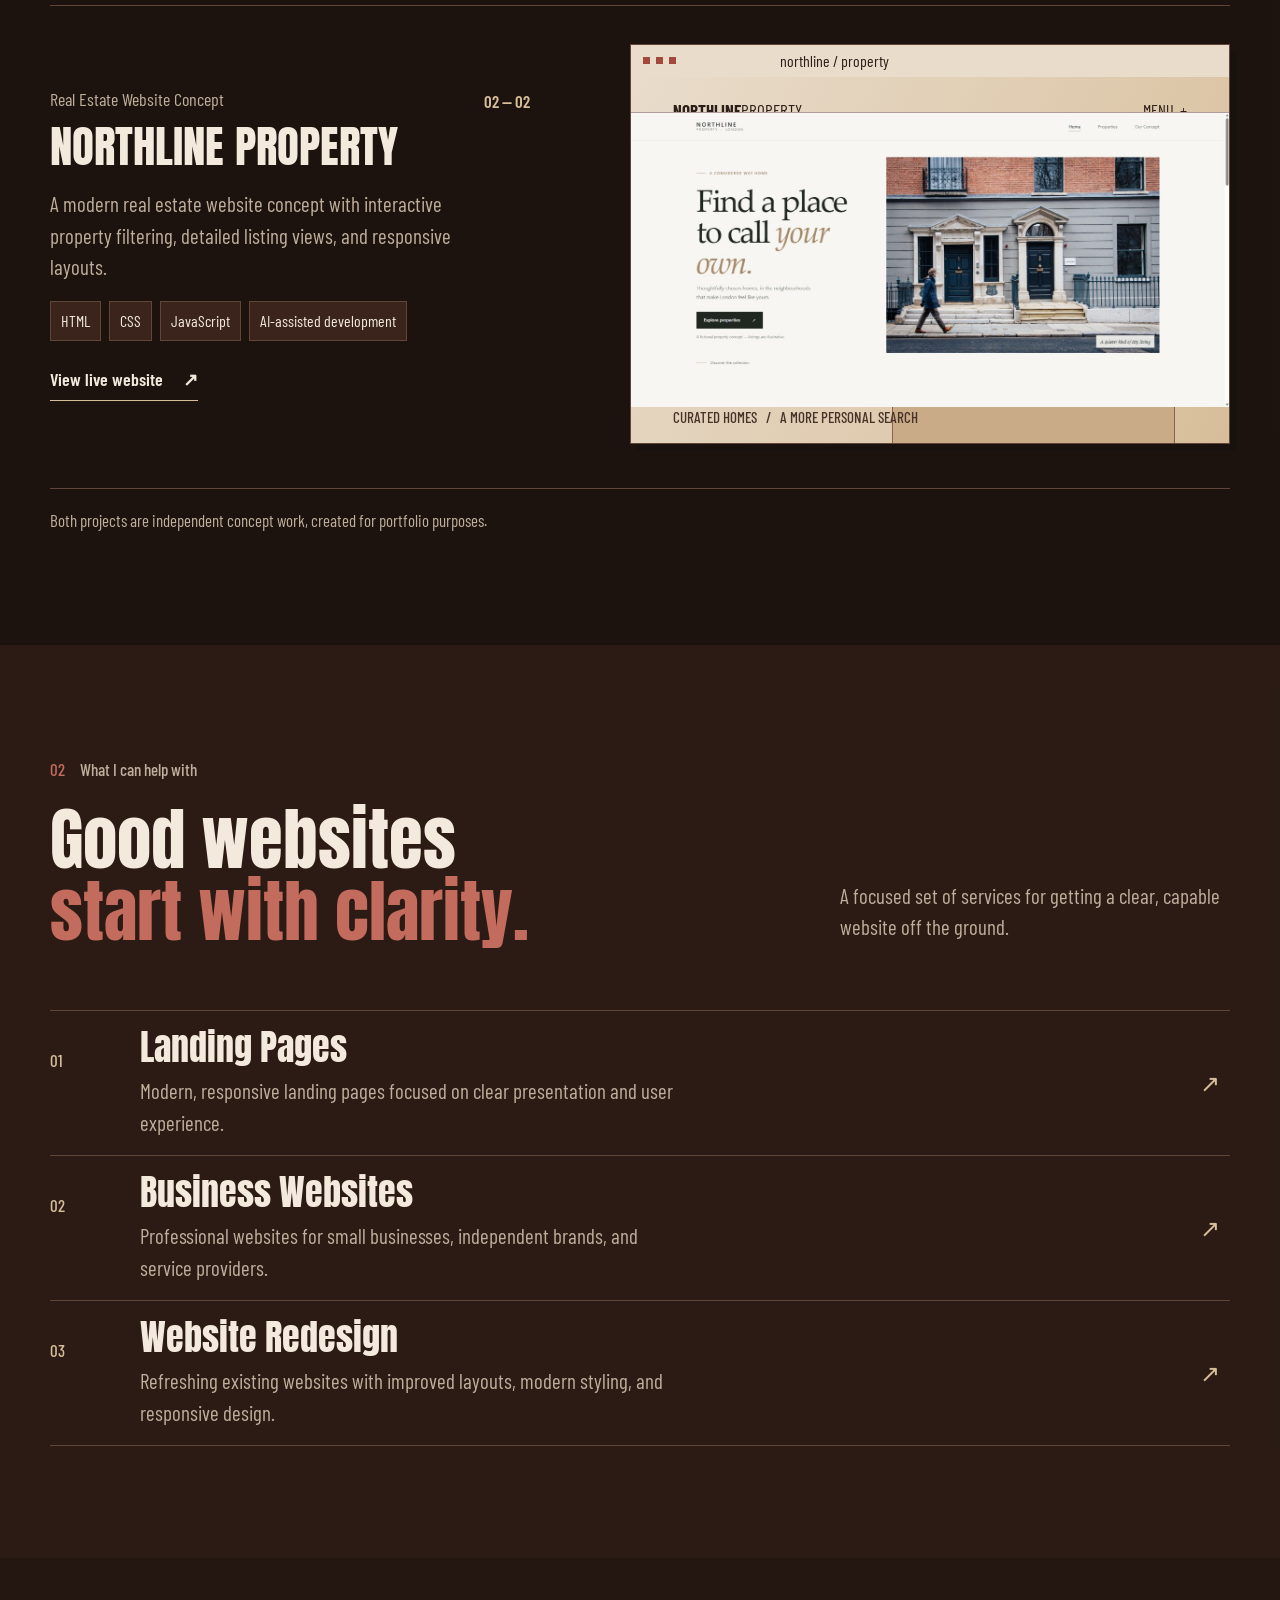
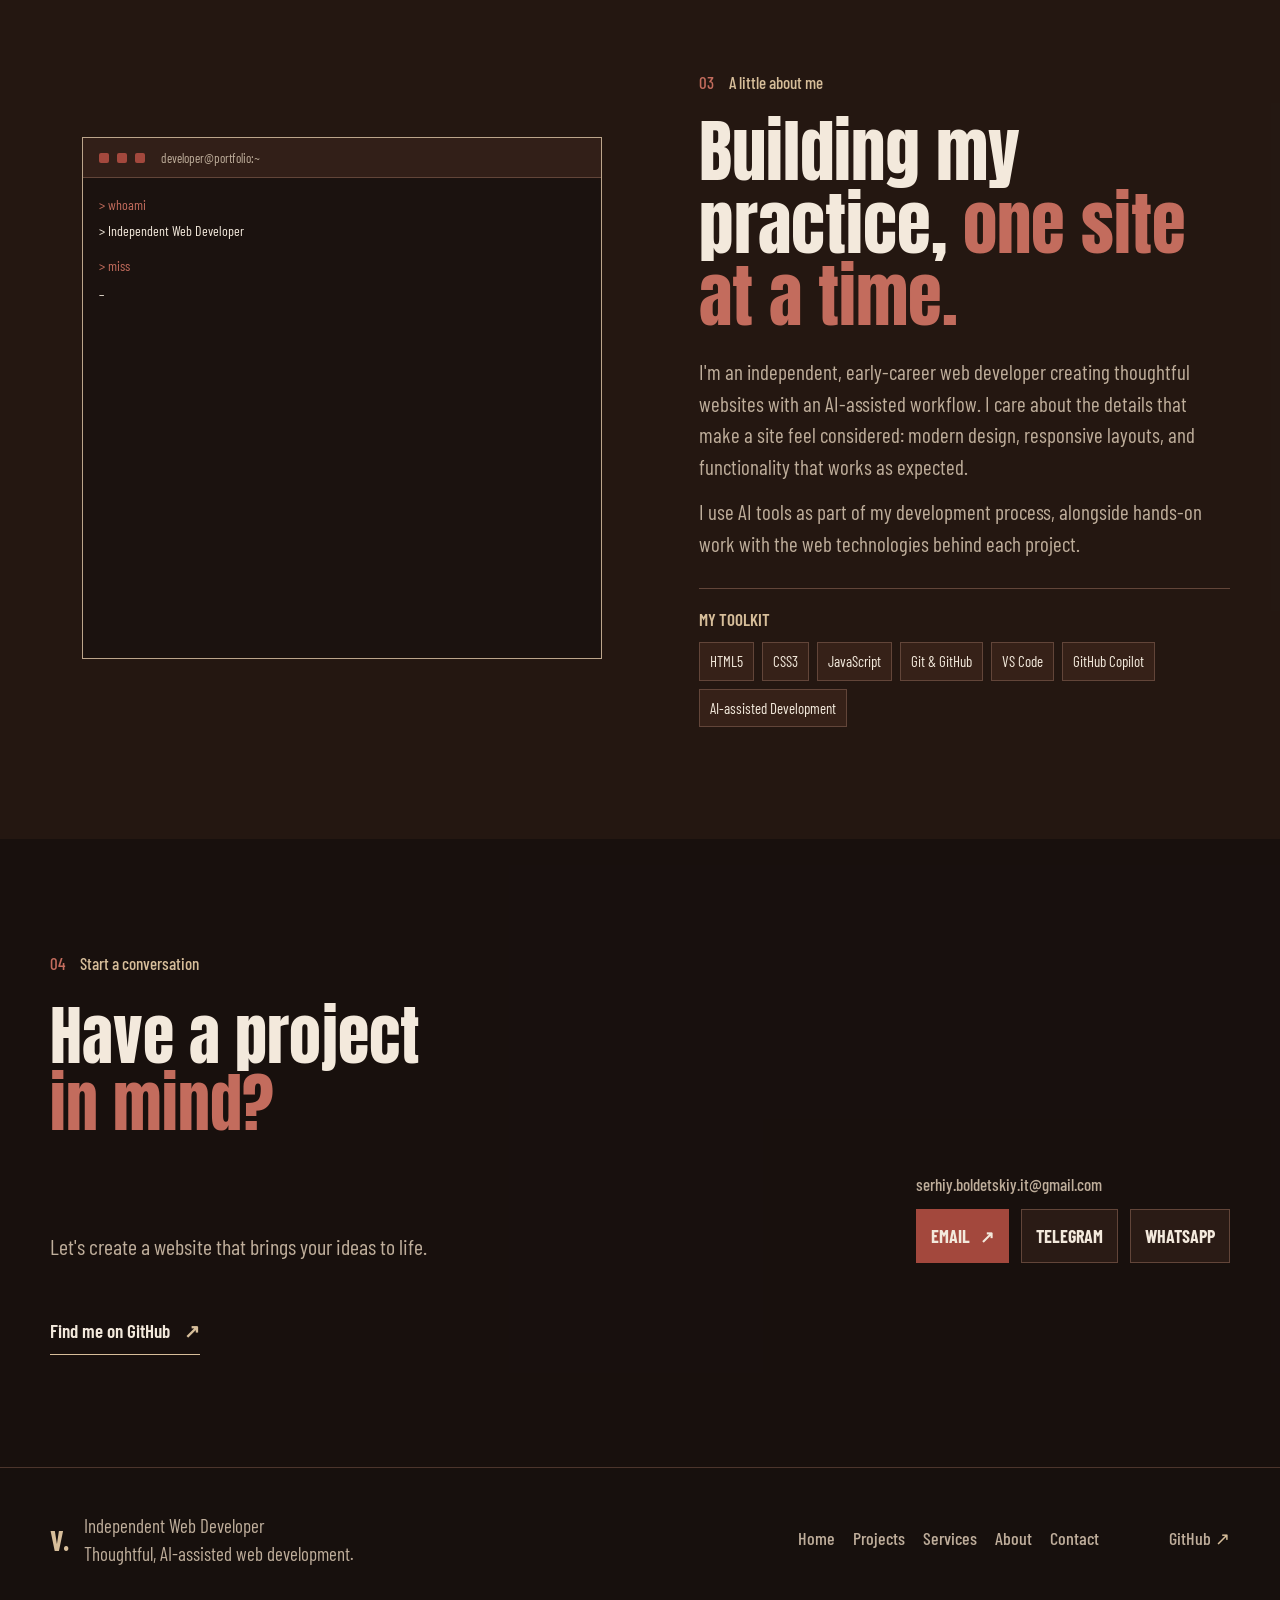
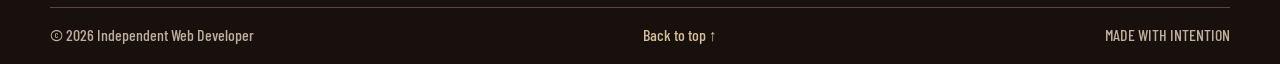
==== commit f1cdd9ec: "Make project carousels autoplay without controls" ====
--- a/public/index.html
+++ b/public/index.html
@@ -88,15 +88,6 @@
                   <span class="mockup-link">BOOK YOUR CHAIR&nbsp; ↗</span>
                   <span class="mockup-side-label">EST. FOR THE CITY — 2025</span>
                 </div>
-                <div class="carousel-controls" hidden>
-                  <div class="carousel-actions">
-                    <button class="carousel-button" type="button" data-carousel-previous aria-label="Previous URBAN CUT screenshot">←</button>
-                    <span class="carousel-count" data-carousel-count aria-live="polite">01 / 05</span>
-                    <button class="carousel-button" type="button" data-carousel-next aria-label="Next URBAN CUT screenshot">→</button>
-                    <button class="carousel-button carousel-play-toggle" type="button" data-carousel-toggle aria-label="Pause automatic slideshow" aria-pressed="false">Ⅱ</button>
-                  </div>
-                  <div class="carousel-dots" data-carousel-dots role="group" aria-label="Choose a URBAN CUT screenshot"></div>
-                </div>
                 <script type="application/json" class="carousel-data">[
                   {"src":"assets/urban-cut-preview.png","alt":"URBAN CUT homepage with a barber at work"},
                   {"src":"assets/urban-cut-02.png","alt":"URBAN CUT services page listing haircut, beard trim, styling, and other services"},
@@ -128,15 +119,6 @@
                   <div class="northline-nav">NORTHLINE <span>PROPERTY</span><i>MENU&nbsp; +</i></div>
                   <div class="northline-content"><span>FIND YOUR PLACE</span><strong>Space to<br>move forward.</strong><i>EXPLORE PROPERTIES&nbsp; ↗</i></div>
                   <div class="northline-footer">CURATED HOMES &nbsp; / &nbsp; A MORE PERSONAL SEARCH</div>
-                </div>
-                <div class="carousel-controls" hidden>
-                  <div class="carousel-actions">
-                    <button class="carousel-button" type="button" data-carousel-previous aria-label="Previous NORTHLINE PROPERTY screenshot">←</button>
-                    <span class="carousel-count" data-carousel-count aria-live="polite">01 / 04</span>
-                    <button class="carousel-button" type="button" data-carousel-next aria-label="Next NORTHLINE PROPERTY screenshot">→</button>
-                    <button class="carousel-button carousel-play-toggle" type="button" data-carousel-toggle aria-label="Pause automatic slideshow" aria-pressed="false">Ⅱ</button>
-                  </div>
-                  <div class="carousel-dots" data-carousel-dots role="group" aria-label="Choose a NORTHLINE PROPERTY screenshot"></div>
                 </div>
                 <script type="application/json" class="carousel-data">[
                   {"src":"assets/northline-preview.png","alt":"NORTHLINE PROPERTY homepage featuring a London townhouse"},
--- a/public/style.css
+++ b/public/style.css
@@ -89,25 +89,11 @@
 .browser-bar { position: absolute; z-index: 3; top: 0; left: 0; right: 0; height: 32px; display: flex; align-items: center; gap: 6px; padding: 0 12px; background: var(--light-section); }
 .browser-bar > span { width: 7px; height: 7px; background: var(--brick); }
 .browser-bar i { margin-left: 17%; color: var(--light-ink); font: normal 16px var(--font-body); }
-.carousel-slide { position: absolute; z-index: 2; top: 32px; right: 0; bottom: 76px; left: 0; display: block; overflow: hidden; opacity: 0; pointer-events: none; transition: opacity .5s ease; }
+.carousel-slide { position: absolute; z-index: 2; top: 32px; right: 0; bottom: 0; left: 0; display: block; overflow: hidden; opacity: 0; pointer-events: none; transition: opacity .7s ease; }
 .carousel-slide.is-active { opacity: 1; pointer-events: auto; }
 .carousel-slide.is-exiting { opacity: 0; pointer-events: none; }
 .carousel-slide img { display: block; width: 100%; height: 100%; object-fit: contain; object-position: center; }
 .project-preview-image[hidden] { display: none; }
-.carousel-controls { position: absolute; z-index: 5; right: 0; bottom: 0; left: 0; min-height: 76px; display: grid; grid-template-columns: auto minmax(0, 1fr); align-items: center; gap: 8px; padding: 5px 8px; border-top: 1px solid var(--border); background: var(--surface-raised); }
-.carousel-controls[hidden] { display: none; }
-.carousel-actions { display: flex; align-items: center; gap: 5px; }
-.carousel-button { width: 34px; height: 34px; flex: 0 0 auto; display: inline-grid; place-items: center; padding: 0; border: 1px solid var(--border); background: var(--background); color: var(--paper); font: 20px/1 var(--font-body); cursor: pointer; }
-.carousel-button:hover:not(:disabled), .carousel-dot:hover:not(:disabled) { border-color: var(--sand); color: var(--sand); }
-.carousel-button:disabled, .carousel-dot:disabled { opacity: .45; cursor: not-allowed; }
-.carousel-count { min-width: 51px; color: var(--paper); text-align: center; white-space: nowrap; font: 500 16px/1.4 var(--font-body); }
-.carousel-play-toggle { width: 32px; height: 32px; margin-left: 2px; color: var(--sand); font-size: 15px; }
-.carousel-dots { min-width: 0; display: flex; justify-content: center; align-items: center; gap: 3px; }
-.carousel-dot { width: 27px; height: 34px; flex: 0 0 auto; display: inline-grid; place-items: center; padding: 0; border: 1px solid transparent; background: transparent; cursor: pointer; }
-.carousel-dot::before { content: ''; width: 7px; height: 7px; border: 1px solid var(--sand); background: transparent; }
-.carousel-dot[aria-current="true"]::before { border-color: var(--brick-hover); background: var(--brick-hover); }
-.carousel-dot:disabled::before { border-color: var(--border); background: transparent; }
-.carousel-slide:focus-visible, .carousel-button:focus-visible, .carousel-dot:focus-visible { outline: 3px solid var(--sand); outline-offset: -3px; }
 @media (prefers-reduced-motion: reduce) {
   .carousel-slide { transition: none; }
 }
@@ -279,14 +265,6 @@
   .project-card, .project-card-reverse { display: flex; flex-direction: column; align-items: stretch; gap: 25px; padding: 27px 0 32px; }
   .project-card-reverse .project-visual, .project-card-reverse .project-details { order: initial; }
   .project-visual { height: clamp(250px, 72vw, 330px); }
-  .carousel-controls { min-height: 84px; grid-template-columns: minmax(0, 1fr); gap: 0; padding: 3px 6px; }
-  .carousel-slide { bottom: 84px; }
-  .carousel-actions { justify-content: space-between; }
-  .carousel-button { width: 40px; height: 40px; }
-  .carousel-play-toggle { width: 38px; height: 38px; }
-  .carousel-count { min-width: 60px; font-size: 14px; }
-  .carousel-dots { gap: 6px; }
-  .carousel-dot { width: 36px; height: 34px; }
   .project-title-line h3 { font-size: clamp(30px, 8vw, 42px); line-height: 1.05; }
   .project-category { font-size: 16px; }
   .project-number { font-size: 15px; }
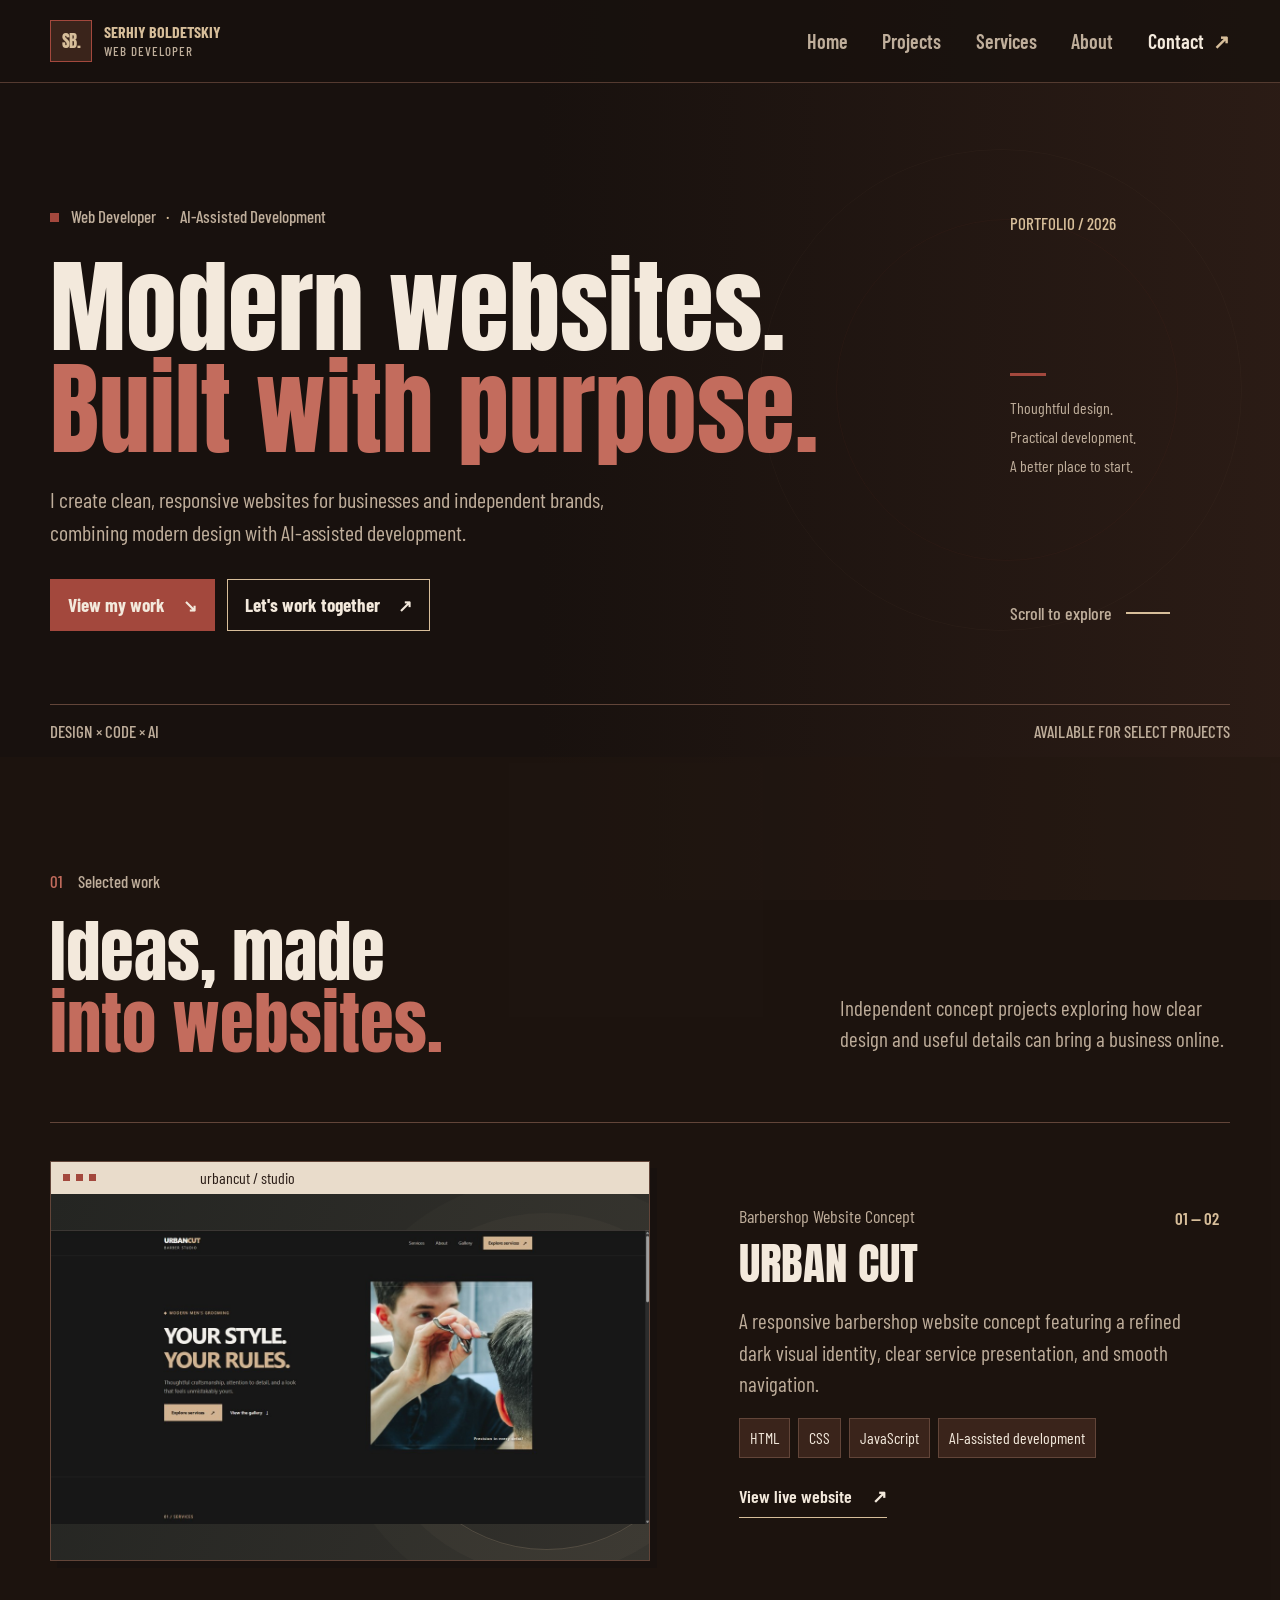
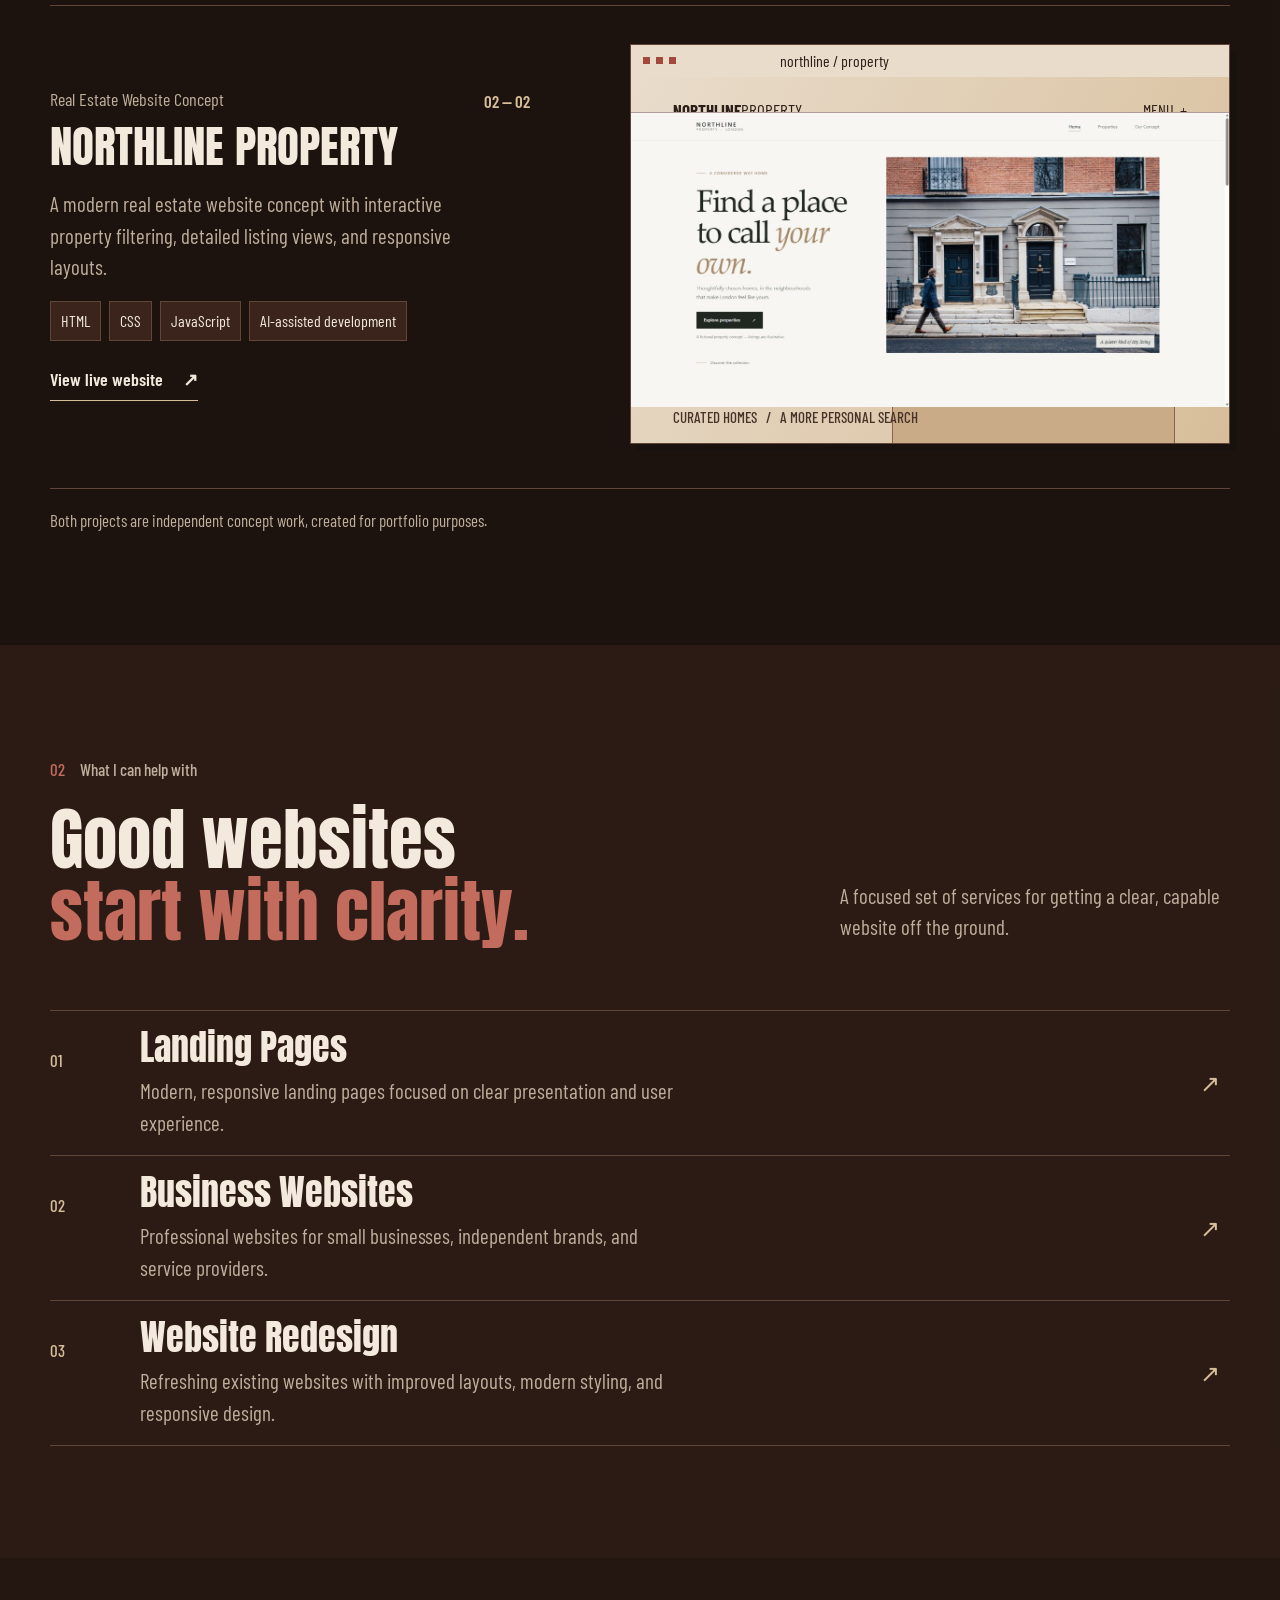
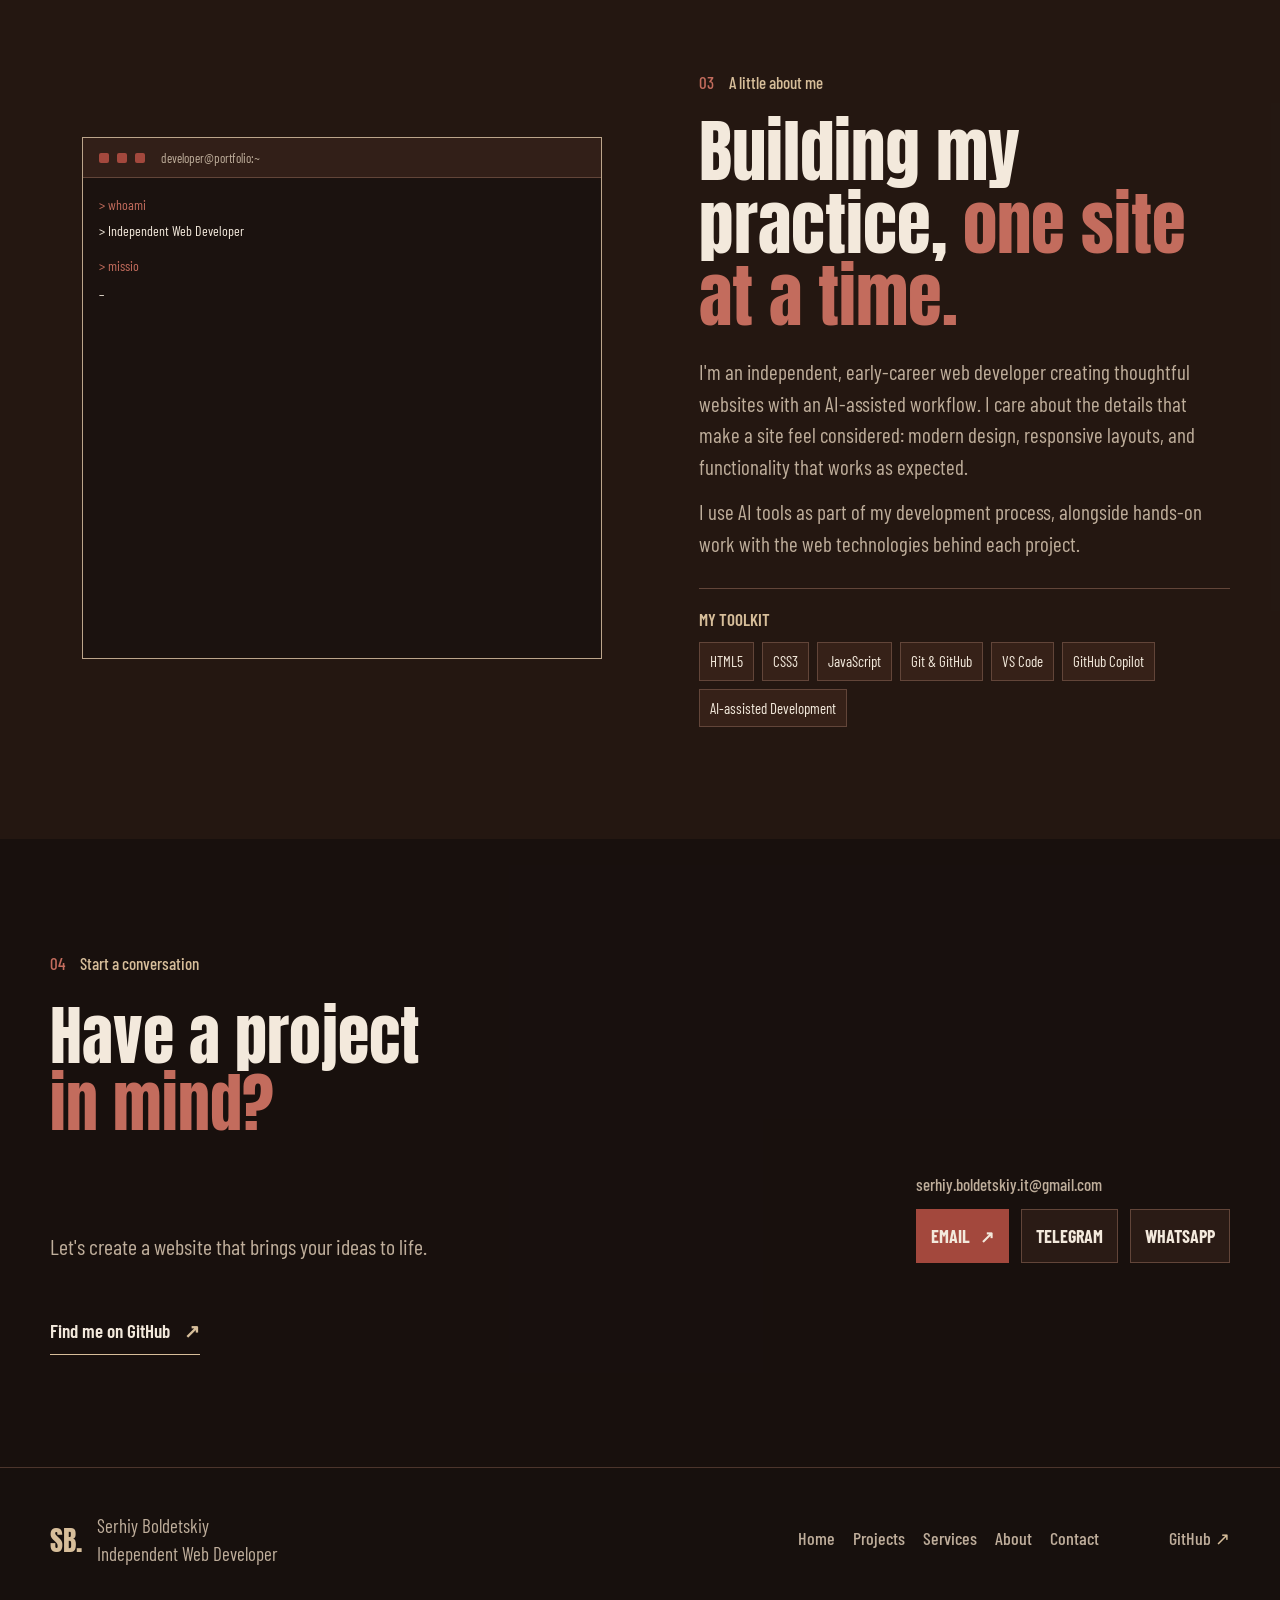
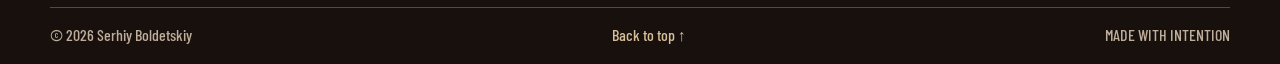
==== commit ef0ad734: "Update portfolio personal branding and favicon" ====
--- a/public/index.html
+++ b/public/index.html
@@ -4,11 +4,12 @@
     <meta charset="utf-8">
     <meta name="viewport" content="width=device-width, initial-scale=1">
     <meta name="theme-color" content="#18110e">
-    <meta name="description" content="Independent AI-assisted web developer creating clean, responsive websites for businesses and independent brands.">
+    <meta name="description" content="Portfolio of Serhiy Boldetskiy, an independent web developer creating modern, responsive websites with AI-assisted development.">
     <meta property="og:type" content="website">
-    <meta property="og:title" content="Independent Web Developer — Modern websites, thoughtfully built.">
-    <meta property="og:description" content="Clean, responsive websites for businesses and independent brands, combining modern design with AI-assisted development.">
-    <title>Independent Web Developer — Modern websites, thoughtfully built.</title>
+    <meta property="og:title" content="Serhiy Boldetskiy | Web Developer">
+    <meta property="og:description" content="Portfolio of Serhiy Boldetskiy, an independent web developer creating modern, responsive websites with AI-assisted development.">
+    <title>Serhiy Boldetskiy | Web Developer</title>
+    <link rel="icon" type="image/svg+xml" href="favicon.svg">
     <link rel="preconnect" href="https://fonts.googleapis.com">
     <link rel="preconnect" href="https://fonts.gstatic.com" crossorigin>
     <link href="https://fonts.googleapis.com/css2?family=Anton&family=Barlow+Condensed:wght@400;500;600;700;800&display=swap" rel="stylesheet">
@@ -25,8 +26,8 @@
     <header class="site-header">
       <div class="header-inner container">
         <a class="wordmark" href="#home" aria-label="Portfolio home">
-          <span class="wordmark-mark" data-brand-mark aria-hidden="true">V.</span>
-          <span class="wordmark-label" data-brand-name>Independent<br>Web Developer</span>
+          <span class="wordmark-mark" data-brand-mark aria-hidden="true">SB.</span>
+          <span class="wordmark-label"><span data-brand-name>Serhiy Boldetskiy</span><span class="wordmark-title">Web Developer</span></span>
         </a>
         <button class="menu-toggle" type="button" aria-expanded="false" aria-controls="primary-navigation" aria-label="Open navigation">
           <span></span><span></span>
@@ -45,7 +46,7 @@
       <section class="hero section-shell" id="home" aria-labelledby="hero-title">
         <div class="hero-grid container">
           <div class="hero-copy" data-reveal>
-            <p class="eyebrow"><span class="status-dot"></span> Independent Web Developer <span class="eyebrow-separator">·</span> AI-assisted workflow</p>
+            <p class="eyebrow"><span class="status-dot"></span> Web Developer <span class="eyebrow-separator">·</span> AI-Assisted Development</p>
             <h1 id="hero-title">Modern websites.<br><span>Built with purpose.</span></h1>
             <p class="hero-description">I create clean, responsive websites for businesses and independent brands, combining modern design with AI-assisted development.</p>
             <div class="hero-actions">
@@ -202,7 +203,7 @@
 
     <footer class="site-footer">
       <div class="container footer-main">
-        <div class="footer-brand"><a class="footer-wordmark" href="#home" aria-label="Portfolio home"><span data-brand-mark>V.</span></a><p><span data-brand-name>Independent Web Developer</span><br>Thoughtful, AI-assisted web development.</p></div>
+        <div class="footer-brand"><a class="footer-wordmark" href="#home" aria-label="Portfolio home"><span data-brand-mark>SB.</span></a><p><span data-brand-name>Serhiy Boldetskiy</span><br>Independent Web Developer</p></div>
         <nav class="footer-nav" aria-label="Footer navigation"><a href="#home">Home</a><a href="#projects">Projects</a><a href="#services">Services</a><a href="#about">About</a><a href="#contact">Contact</a></nav>
         <a class="footer-github" href="https://github.com/V3nd3tta7" target="_blank" rel="noopener noreferrer">GitHub <span aria-hidden="true">↗</span></a>
       </div>
--- a/public/style.css
+++ b/public/style.css
@@ -34,8 +34,9 @@
 .header-inner { min-height: 82px; display: flex; align-items: center; justify-content: space-between; }
 main { position: relative; z-index: 1; }
 .wordmark { display: inline-flex; gap: 12px; align-items: center; }
-.wordmark-mark { display: grid; width: 42px; height: 42px; place-items: center; border: 1px solid var(--sand); background: var(--surface-raised); color: var(--paper); font: 700 20px/1 var(--font-body); }
-.wordmark-label { color: var(--sand); font: 600 16px/1.25 var(--font-body); }
+.wordmark-mark { display: grid; width: 42px; height: 42px; flex: 0 0 42px; place-items: center; border: 1px solid var(--brick); background: var(--surface-raised); color: var(--sand); font: 400 17px/1 var(--font-heading); letter-spacing: -.04em; }
+.wordmark-label { display: flex; flex-direction: column; color: var(--sand); font: 700 16px/1.15 var(--font-body); text-transform: uppercase; }
+.wordmark-title { margin-top: 3px; color: var(--secondary); font-size: 13px; font-weight: 500; letter-spacing: .08em; }
 .primary-nav { display: flex; align-items: center; gap: clamp(20px, 2.7vw, 40px); }
 .primary-nav a, .footer-nav a { color: var(--secondary); font: 600 20px/1.4 var(--font-body); transition: color .2s ease; }
 .primary-nav a:hover, .footer-nav a:hover, .footer-github:hover { color: var(--brick-hover); }
@@ -194,7 +195,7 @@
 .site-footer { position: relative; padding: 44px 0 19px; border-top: 1px solid rgba(98, 69, 57, .72); background: rgba(24, 17, 14, .58); color: var(--paper); }
 .footer-main { display: grid; grid-template-columns: 1fr auto auto; align-items: start; gap: 70px; padding-bottom: 38px; }
 .footer-brand { display: flex; gap: 15px; align-items: center; }
-.footer-wordmark { color: var(--paper); font: 700 28px/1 var(--font-body); }
+.footer-wordmark { color: var(--paper); font: 400 28px/1 var(--font-heading); }
 .footer-wordmark span { color: var(--sand); }
 .footer-brand p { margin: 0; color: var(--secondary); font-size: 19px; line-height: 1.5; }
 .footer-nav { display: flex; flex-wrap: wrap; gap: 18px; padding-top: 13px; }
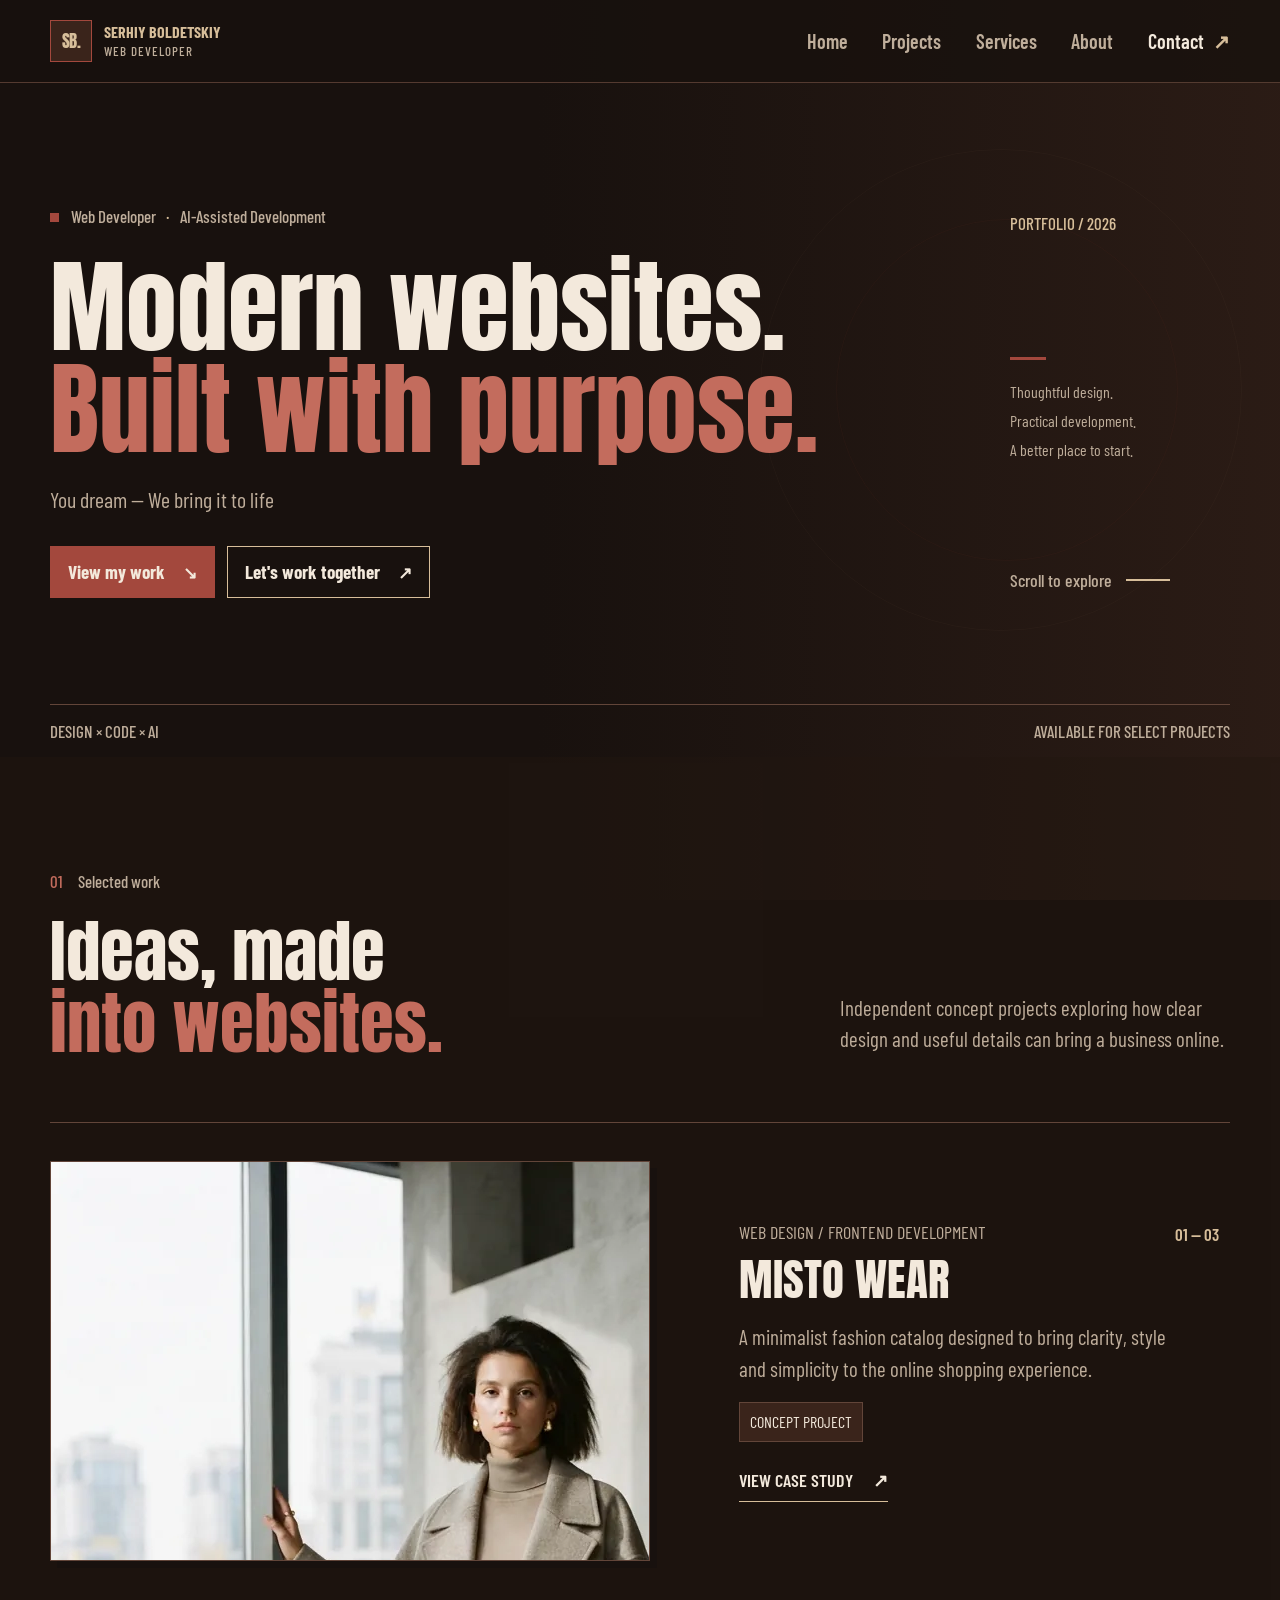
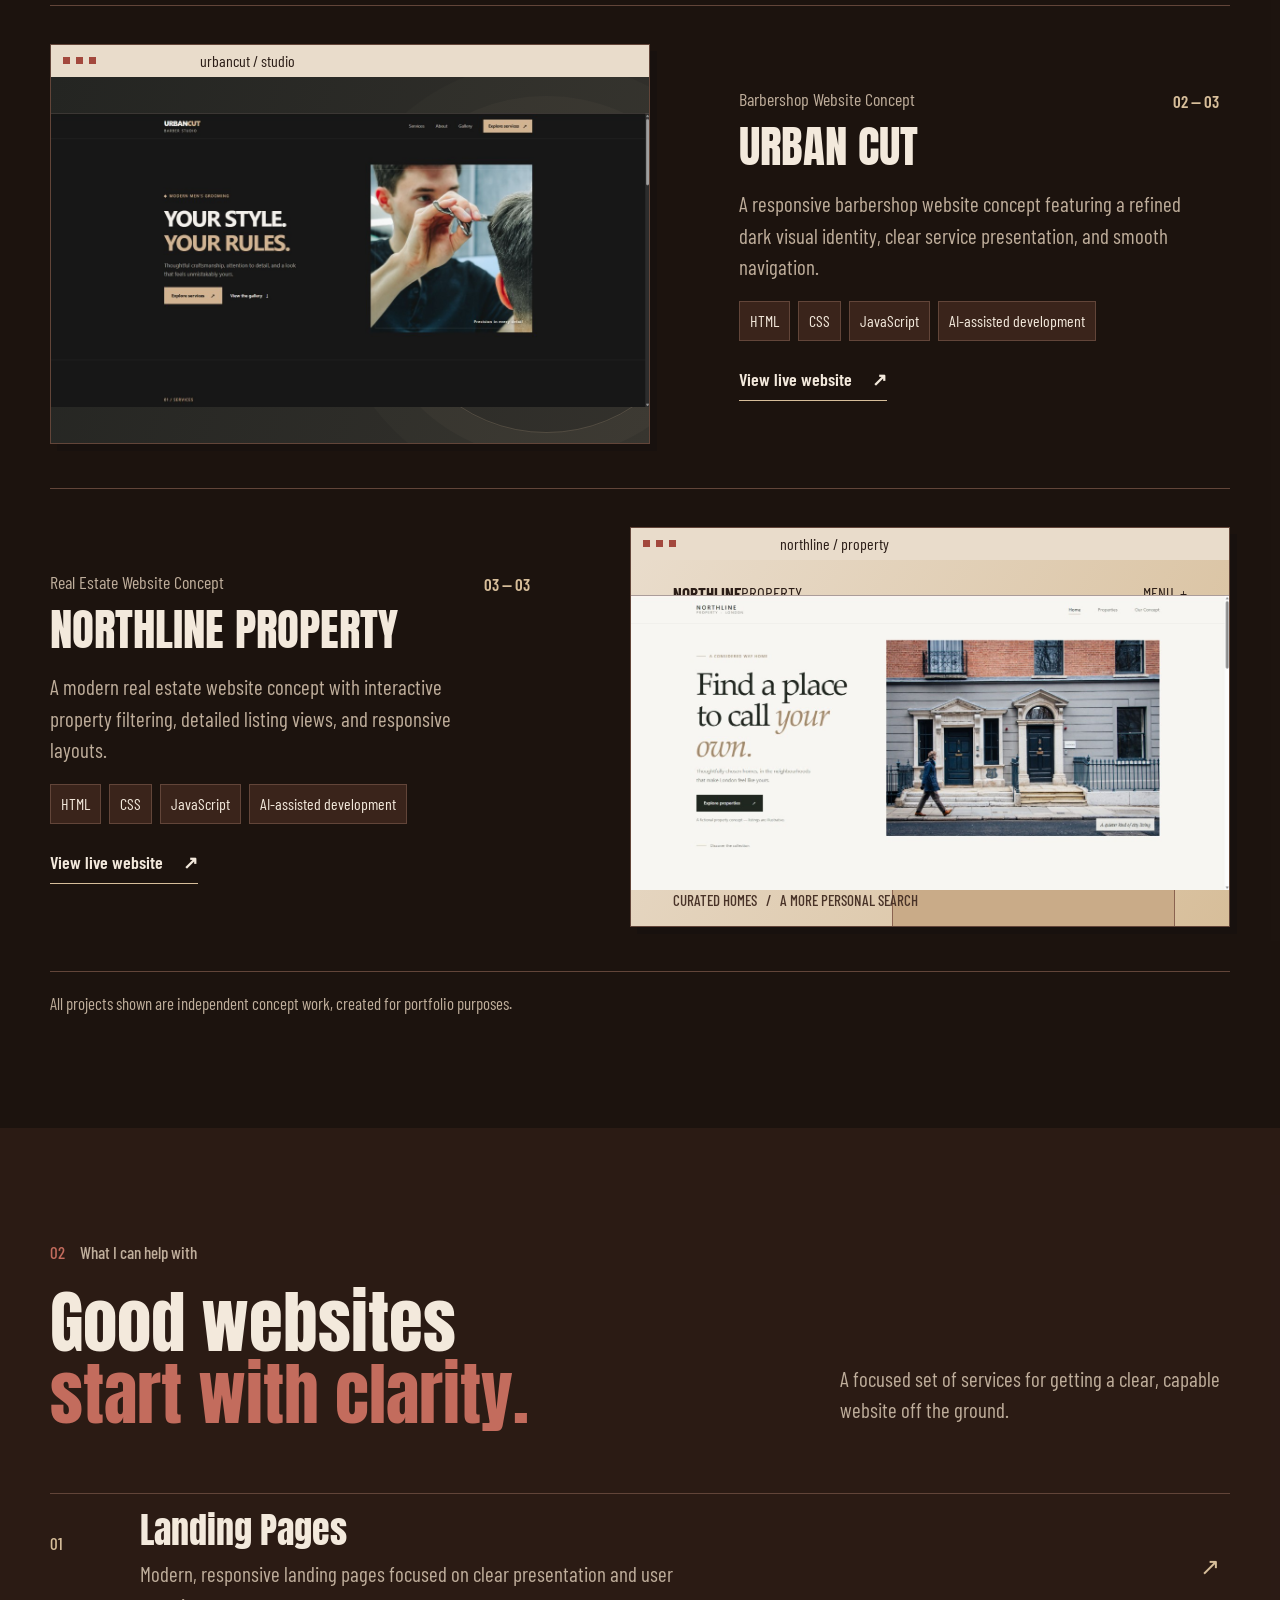
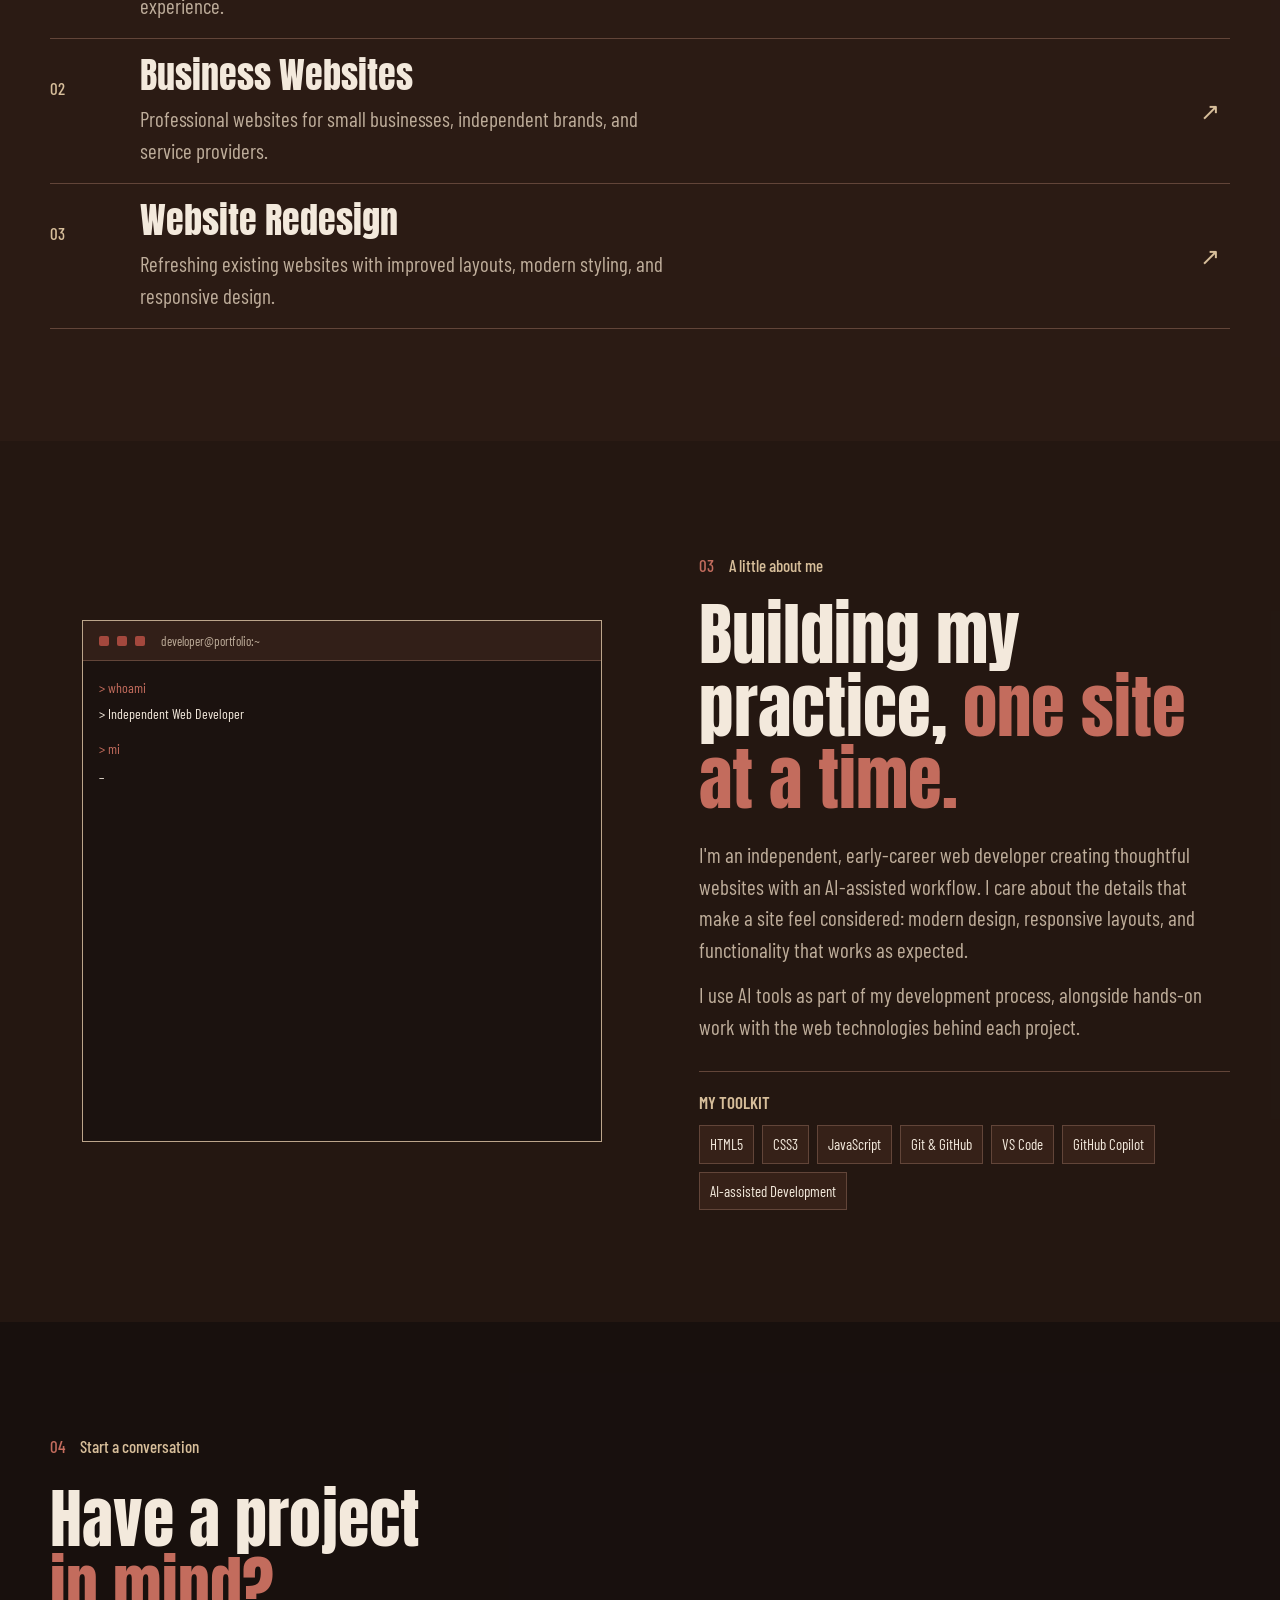
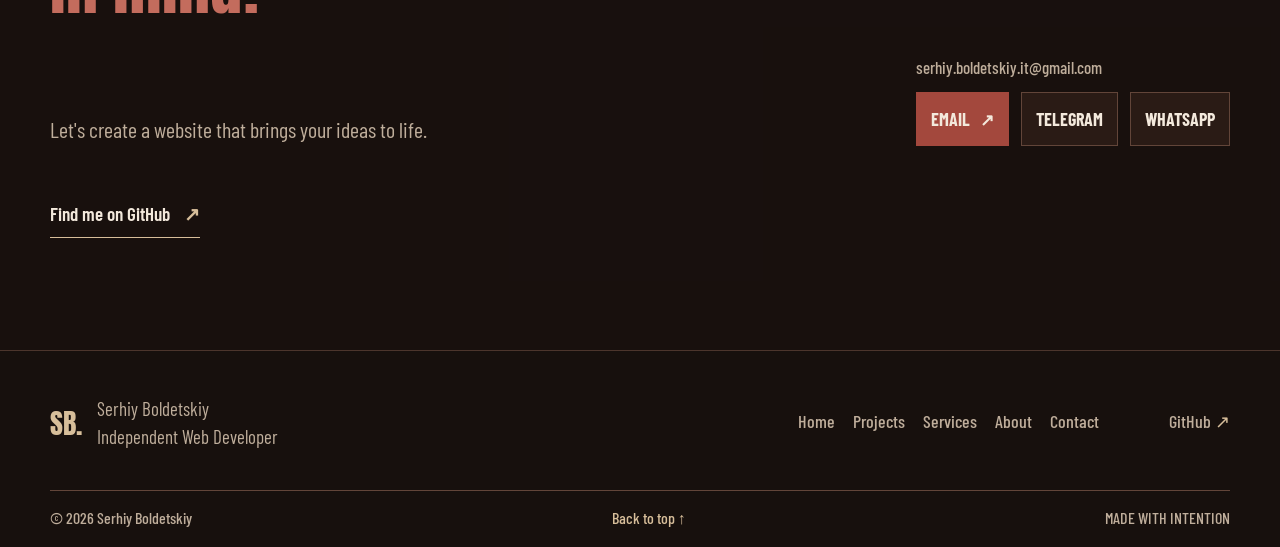
==== commit 1683c768: "feat: add MISTO WEAR case study to ASTER STUDIO portfolio" ====
--- a/public/index.html
+++ b/public/index.html
@@ -48,7 +48,7 @@
           <div class="hero-copy" data-reveal>
             <p class="eyebrow"><span class="status-dot"></span> Web Developer <span class="eyebrow-separator">·</span> AI-Assisted Development</p>
             <h1 id="hero-title">Modern websites.<br><span>Built with purpose.</span></h1>
-            <p class="hero-description">I create clean, responsive websites for businesses and independent brands, combining modern design with AI-assisted development.</p>
+            <p class="hero-description">You dream — We bring it to life</p>
             <div class="hero-actions">
               <a class="button button-dark" href="#projects">View my work <span aria-hidden="true">↘</span></a>
               <a class="button button-outline" href="#contact">Let's work together <span aria-hidden="true">↗</span></a>
@@ -77,6 +77,22 @@
           </div>
 
           <div class="project-list">
+            <a class="project-card project-card-link" href="projects/misto-wear.html" aria-label="View MISTO WEAR case study">
+              <div class="project-visual misto-project-visual">
+                <img src="assets/misto-wear-campaign-hero.webp" width="896" height="1200" alt="MISTO WEAR campaign photograph featuring a model in a long taupe coat" loading="lazy" decoding="async">
+                <span class="misto-project-label">INDEPENDENT CONCEPT PROJECT</span>
+              </div>
+              <div class="project-details">
+                <div class="project-title-line">
+                  <div><p class="project-category">WEB DESIGN / FRONTEND DEVELOPMENT</p><h3>MISTO WEAR</h3></div>
+                  <span class="project-number">01 — 03</span>
+                </div>
+                <p class="project-description">A minimalist fashion catalog designed to bring clarity, style and simplicity to the online shopping experience.</p>
+                <ul class="tech-list" aria-label="Project type"><li>CONCEPT PROJECT</li></ul>
+                <span class="text-link">VIEW CASE STUDY <span aria-hidden="true">↗</span></span>
+              </div>
+            </a>
+
             <article class="project-card" data-reveal>
               <div class="project-visual urban-visual" data-carousel data-project-name="URBAN CUT" data-project-url="https://urban-cut.se4ovichcld.workers.dev/" role="region" aria-label="URBAN CUT project screenshots" aria-roledescription="carousel">
                 <div class="browser-bar" aria-hidden="true"><span></span><span></span><span></span><i>urbancut / studio</i></div>
@@ -100,7 +116,7 @@
               <div class="project-details">
                 <div class="project-title-line">
                   <div><p class="project-category">Barbershop Website Concept</p><h3>URBAN CUT</h3></div>
-                  <span class="project-number">01 — 02</span>
+                  <span class="project-number">02 — 03</span>
                 </div>
                 <p class="project-description">A responsive barbershop website concept featuring a refined dark visual identity, clear service presentation, and smooth navigation.</p>
                 <ul class="tech-list" aria-label="Technologies used">
@@ -131,7 +147,7 @@
               <div class="project-details">
                 <div class="project-title-line">
                   <div><p class="project-category">Real Estate Website Concept</p><h3>NORTHLINE PROPERTY</h3></div>
-                  <span class="project-number">02 — 02</span>
+                  <span class="project-number">03 — 03</span>
                 </div>
                 <p class="project-description">A modern real estate website concept with interactive property filtering, detailed listing views, and responsive layouts.</p>
                 <ul class="tech-list" aria-label="Technologies used">
@@ -141,7 +157,7 @@
               </div>
             </article>
           </div>
-          <p class="project-disclaimer">Both projects are independent concept work, created for portfolio purposes.</p>
+          <p class="project-disclaimer">All projects shown are independent concept work, created for portfolio purposes.</p>
         </div>
       </section>
 
--- a/public/style.css
+++ b/public/style.css
@@ -325,3 +325,146 @@
   .site-video-background { display: none; }
   .terminal-cursor { animation: none; }
 }
+
+.case-study-page { background: var(--background); }
+.case-study-page .case-hero { padding-top: clamp(70px, 9vw, 130px); padding-bottom: clamp(70px, 9vw, 120px); overflow: hidden; background: rgba(36, 24, 18, .42); }
+.case-kicker { margin-bottom: 48px; color: var(--sand); font-weight: 600; letter-spacing: .12em; }
+.case-kicker span { margin-inline: 8px; color: var(--brick-hover); }
+.case-hero-grid { display: grid; grid-template-columns: minmax(0, .9fr) minmax(0, 1fr); gap: clamp(36px, 7vw, 96px); align-items: center; }
+.case-hero-copy { min-width: 0; }
+.case-hero-type, .case-spec-label { margin: 0 0 16px; color: var(--sand); font: 600 15px/1.5 var(--font-body); letter-spacing: .1em; }
+.case-hero-copy h1 { margin: 0; color: var(--paper); font: 400 clamp(76px, 11vw, 150px)/.83 var(--font-heading); letter-spacing: -.025em; }
+.case-hero-copy h1 span, .case-section-heading h2 span, .case-result h2 span { color: var(--brick-hover); }
+.case-hero-subtitle { max-width: 420px; margin: 30px 0 26px; color: var(--secondary); font-size: clamp(21px, 2.2vw, 27px); line-height: 1.35; }
+.case-category-list { display: flex; flex-wrap: wrap; gap: 8px; margin: 0; padding: 0; list-style: none; }
+.case-category-list li { padding: 7px 10px; border: 1px solid var(--border); color: var(--paper); font: 500 13px/1.3 var(--font-body); letter-spacing: .055em; }
+.case-hero-image { position: relative; min-width: 0; margin: 0; overflow: hidden; border: 1px solid var(--border); background: var(--surface); }
+.case-hero-image img { display: block; width: 100%; height: auto; transition: transform .6s cubic-bezier(.2,.7,.2,1); }
+.case-hero-image:hover img, .case-editorial-image:hover img, .case-product-card:hover img { transform: scale(1.025); }
+.case-hero-image figcaption, .case-editorial-image figcaption { position: absolute; right: 12px; bottom: 12px; padding: 7px 10px; background: rgba(24, 17, 14, .84); color: var(--paper); font: 500 13px/1.2 var(--font-body); letter-spacing: .08em; }
+.case-overview { background: rgba(58, 36, 27, .58); }
+.case-overview-grid, .case-development-grid { display: grid; grid-template-columns: minmax(0, .9fr) minmax(0, 1fr); gap: clamp(40px, 9vw, 130px); align-items: start; }
+.case-section-heading .eyebrow { margin-bottom: 20px; color: var(--sand); }
+.case-section-heading h2, .case-result h2 { margin: 0; color: var(--paper); font: 400 clamp(42px, 6vw, 82px)/1.02 var(--font-heading); }
+.case-section-heading h2 span, .case-result h2 span { display: inline-block; }
+.case-overview-copy > p, .case-development-copy > p, .case-body-copy { margin: 0 0 19px; color: var(--secondary); font-size: clamp(19px, 2vw, 22px); line-height: 1.55; }
+.case-facts { margin: 36px 0 0; border-top: 1px solid var(--border); }
+.case-facts div { display: grid; grid-template-columns: minmax(120px, .7fr) minmax(0, 1.4fr); gap: 16px; padding: 14px 0; border-bottom: 1px solid var(--border); }
+.case-facts dt { color: var(--sand); font: 600 14px/1.5 var(--font-body); letter-spacing: .07em; }
+.case-facts dd { margin: 0; color: var(--paper); font-size: 17px; line-height: 1.45; }
+.case-concept { background: rgba(24, 17, 14, .42); }
+.case-concept-intro, .case-responsive-intro { display: grid; grid-template-columns: minmax(0, 1.2fr) minmax(260px, .8fr); gap: clamp(35px, 8vw, 112px); align-items: end; margin-bottom: 50px; }
+.case-body-copy { max-width: 500px; margin: 0 0 5px; }
+.case-editorial-grid { display: grid; grid-template-columns: 1.08fr .92fr; grid-template-rows: repeat(2, minmax(200px, 1fr)); gap: 18px; }
+.case-editorial-image { position: relative; min-width: 0; min-height: 0; margin: 0; overflow: hidden; border: 1px solid var(--border); background: var(--surface); }
+.case-editorial-image img, .case-product-card img { display: block; width: 100%; height: 100%; object-fit: cover; transition: transform .6s cubic-bezier(.2,.7,.2,1); }
+.case-editorial-image-tall { grid-row: span 2; }
+.case-editorial-image-tall img { object-position: center 34%; }
+.case-direction { background: rgba(58, 36, 27, .44); }
+.case-direction > .container > .case-section-heading { margin-bottom: 48px; }
+.case-type-specimen { display: grid; grid-template-columns: .8fr 1.2fr 1fr; gap: clamp(18px, 4vw, 48px); align-items: end; padding: clamp(22px, 4vw, 48px); border: 1px solid var(--border); background: #fafaf5; color: #171717; }
+.case-type-specimen > div { min-width: 0; }
+.case-spec-label { color: #656764; font-size: 12px; letter-spacing: .08em; }
+.case-spec-brand { margin: 18px 0 0; font: 600 clamp(21px, 3vw, 38px)/1.2 "Unbounded", sans-serif; letter-spacing: -.055em; }
+.case-spec-display { margin: 12px 0 0; font: 600 clamp(26px, 4vw, 54px)/.98 "Space Grotesk", sans-serif; letter-spacing: -.055em; }
+.case-spec-body { max-width: 260px; margin: 15px 0 0; color: #41423f; font: 400 16px/1.6 "Manrope", sans-serif; }
+.case-palette { display: grid; grid-template-columns: repeat(6, minmax(0, 1fr)); gap: 12px; margin: 22px 0 64px; }
+.case-swatch { display: grid; min-width: 0; gap: 7px; color: var(--paper); font: 500 12px/1.3 var(--font-body); letter-spacing: .035em; }
+.case-swatch-color { height: clamp(44px, 6vw, 78px); border: 1px solid rgba(98, 69, 57, .55); background: var(--swatch-color); }
+.case-swatch code { color: var(--secondary); font: 400 12px/1.3 var(--font-body); }
+.case-products-heading { display: flex; justify-content: space-between; gap: 24px; align-items: baseline; margin-bottom: 18px; padding-top: 22px; border-top: 1px solid var(--border); }
+.case-products-heading .case-spec-label { margin: 0; }
+.case-products-heading > p:last-child { margin: 0; color: var(--secondary); font-size: 16px; }
+.case-product-grid { display: grid; grid-template-columns: repeat(3, minmax(0, 1fr)); gap: clamp(12px, 2vw, 24px); }
+.case-product-card { min-width: 0; overflow: hidden; border: 1px solid var(--border); background: rgba(24, 17, 14, .65); }
+.case-product-card img { aspect-ratio: 4 / 5; }
+.case-product-card > p { margin: 16px 14px 4px; color: var(--sand); font: 500 13px/1.4 var(--font-body); letter-spacing: .07em; }
+.case-product-card h3 { margin: 0 14px 17px; color: var(--paper); font: 400 clamp(19px, 2vw, 25px)/1.15 var(--font-body); }
+.case-layout-note { display: flex; flex-wrap: wrap; align-items: center; gap: 14px; margin-top: 28px; color: var(--sand); }
+.case-layout-note .case-spec-label { margin: 0; color: var(--sand); }
+.case-layout-rule { width: clamp(35px, 8vw, 120px); height: 1px; background: var(--brick-hover); }
+.case-layout-rule-short { width: clamp(24px, 5vw, 64px); }
+.case-responsive { background: rgba(24, 17, 14, .42); overflow: hidden; }
+.case-device-grid { display: grid; grid-template-columns: minmax(0, 1fr) minmax(170px, .32fr); gap: clamp(26px, 5vw, 72px); align-items: start; }
+.case-device { min-width: 0; margin: 0; }
+.case-device-desktop { width: 100%; }
+.case-device-mobile { width: min(390px, 100%); justify-self: center; }
+.case-device figcaption { display: flex; justify-content: space-between; gap: 16px; margin-bottom: 12px; color: var(--sand); font: 600 15px/1.4 var(--font-body); letter-spacing: .1em; }
+.case-device figcaption code { color: var(--secondary); font: 400 13px/1.4 var(--font-body); letter-spacing: 0; overflow-wrap: anywhere; text-align: right; }
+.case-device-frame, .case-mobile-frame { position: relative; overflow: hidden; border: 1px solid var(--border); background: #fafaf5; box-shadow: 8px 8px 0 rgba(0, 0, 0, .18); }
+.case-device-frame { width: 100%; aspect-ratio: 1440 / 1000; container-type: inline-size; }
+.case-device-frame iframe, .case-mobile-frame iframe { position: absolute; top: 0; left: 0; display: block; border: 0; transform-origin: top left; }
+.case-device-frame iframe { width: 1440px; height: 1000px; transform: scale(calc(100cqw / 1440px)); }
+.case-mobile-frame { width: 100%; aspect-ratio: 390 / 844; border-radius: 22px; container-type: inline-size; }
+.case-mobile-frame iframe { width: 390px; height: 844px; transform: scale(calc(100cqw / 390px)); }
+.case-preview-note { max-width: 760px; margin: 24px auto 0; color: var(--secondary); font-size: 16px; line-height: 1.5; text-align: center; }
+.case-development { background: rgba(58, 36, 27, .58); }
+.case-development-copy > p { max-width: 610px; }
+.case-tech-list { margin-top: 28px; }
+.case-tech-list li { padding: 7px 10px; border-color: var(--border); background: rgba(24, 17, 14, .45); color: var(--paper); }
+.case-concept-disclaimer { margin-top: 24px !important; color: var(--sand) !important; font-size: 16px !important; }
+.case-result { position: relative; overflow: hidden; background: rgba(24, 17, 14, .7); }
+.case-result::after { position: absolute; top: 50%; right: -120px; width: clamp(240px, 38vw, 500px); aspect-ratio: 1; border: 1px solid rgba(215, 190, 154, .16); border-radius: 50%; content: ""; pointer-events: none; transform: translateY(-50%); }
+.case-result-inner { position: relative; z-index: 1; }
+.case-result .eyebrow { margin-bottom: 24px; color: var(--sand); }
+.case-result h2 { max-width: 850px; font-size: clamp(56px, 9vw, 120px); line-height: .95; }
+.case-result-bottom { display: flex; justify-content: space-between; align-items: end; gap: 32px; margin-top: 38px; }
+.case-result-bottom > p { max-width: 420px; margin: 0; color: var(--secondary); font-size: 21px; line-height: 1.5; }
+.case-result-actions { display: flex; flex-wrap: wrap; gap: 12px; }
+.case-result-actions .button { min-height: 54px; }
+.case-result-actions .button-outline { border-color: var(--sand); }
+
+@media (max-width: 900px) {
+  .case-overview-grid, .case-development-grid { grid-template-columns: minmax(0, .85fr) minmax(0, 1fr); gap: 38px; }
+  .case-device-grid { grid-template-columns: minmax(0, 1fr); gap: 32px; }
+  .case-device-mobile { width: min(312px, 100%); }
+  .case-result-bottom { align-items: flex-start; flex-direction: column; }
+}
+@media (max-width: 640px) {
+  .case-study-page .case-hero { padding-top: 60px; padding-bottom: 68px; }
+  .case-kicker { margin-bottom: 34px; }
+  .case-hero-grid, .case-overview-grid, .case-development-grid { grid-template-columns: minmax(0, 1fr); gap: 34px; }
+  .case-hero-copy h1 { font-size: clamp(76px, 20vw, 112px); }
+  .case-hero-subtitle { max-width: 360px; margin-top: 23px; }
+  .case-hero-image img { height: clamp(350px, 108vw, 520px); }
+  .case-section-heading h2 { font-size: clamp(42px, 12vw, 64px); }
+  .case-facts { margin-top: 26px; }
+  .case-facts div { grid-template-columns: minmax(100px, .72fr) minmax(0, 1fr); gap: 12px; }
+  .case-facts dd { font-size: 16px; }
+  .case-concept-intro, .case-responsive-intro { grid-template-columns: minmax(0, 1fr); gap: 20px; margin-bottom: 32px; }
+  .case-editorial-grid { grid-template-columns: repeat(2, minmax(0, 1fr)); grid-template-rows: 1fr 1fr; gap: 10px; }
+  .case-editorial-image-tall { grid-row: span 2; }
+  .case-editorial-image:not(.case-editorial-image-tall) { min-height: 190px; }
+  .case-editorial-image figcaption { right: 6px; bottom: 6px; padding: 5px 6px; font-size: 10px; }
+  .case-direction > .container > .case-section-heading { margin-bottom: 30px; }
+  .case-type-specimen { grid-template-columns: 1fr 1fr; gap: 24px 16px; padding: 20px 16px; }
+  .case-type-specimen > div:last-child { grid-column: 1 / -1; }
+  .case-spec-brand { font-size: clamp(22px, 7vw, 32px); }
+  .case-spec-display { font-size: clamp(27px, 8vw, 40px); }
+  .case-palette { grid-template-columns: repeat(3, minmax(0, 1fr)); gap: 15px 10px; margin-bottom: 42px; }
+  .case-swatch { font-size: 11px; }
+  .case-products-heading { display: block; }
+  .case-products-heading > p:last-child { margin-top: 8px; }
+  .case-product-grid { grid-template-columns: repeat(2, minmax(0, 1fr)); gap: 10px; }
+  .case-product-card > p { margin: 12px 10px 4px; font-size: 12px; }
+  .case-product-card h3 { margin: 0 10px 13px; font-size: 19px; }
+  .case-layout-note { gap: 9px; }
+  .case-layout-note .case-spec-label { font-size: 10px; }
+  .case-layout-rule { width: 24px; }
+  .case-device-grid { grid-template-columns: minmax(0, 1fr); gap: 34px; justify-items: center; }
+  .case-device-desktop { width: 100%; }
+  .case-device-mobile { width: min(100%, 390px); justify-self: center; }
+  .case-mobile-frame { width: 100%; }
+  .case-device figcaption { align-items: flex-start; flex-direction: column; gap: 4px; }
+  .case-device figcaption code { text-align: left; }
+  .case-result h2 { font-size: clamp(54px, 15vw, 82px); }
+  .case-result-bottom { gap: 24px; margin-top: 28px; }
+  .case-result-bottom > p { font-size: 19px; }
+  .case-result-actions { align-items: stretch; flex-direction: column; width: min(100%, 320px); }
+  .case-result-actions .button { justify-content: space-between; }
+  .case-result::after { right: -180px; }
+}
+@media (max-width: 360px) {
+  .case-editorial-image:not(.case-editorial-image-tall) { min-height: 155px; }
+  .case-facts div { grid-template-columns: 1fr; gap: 4px; }
+}
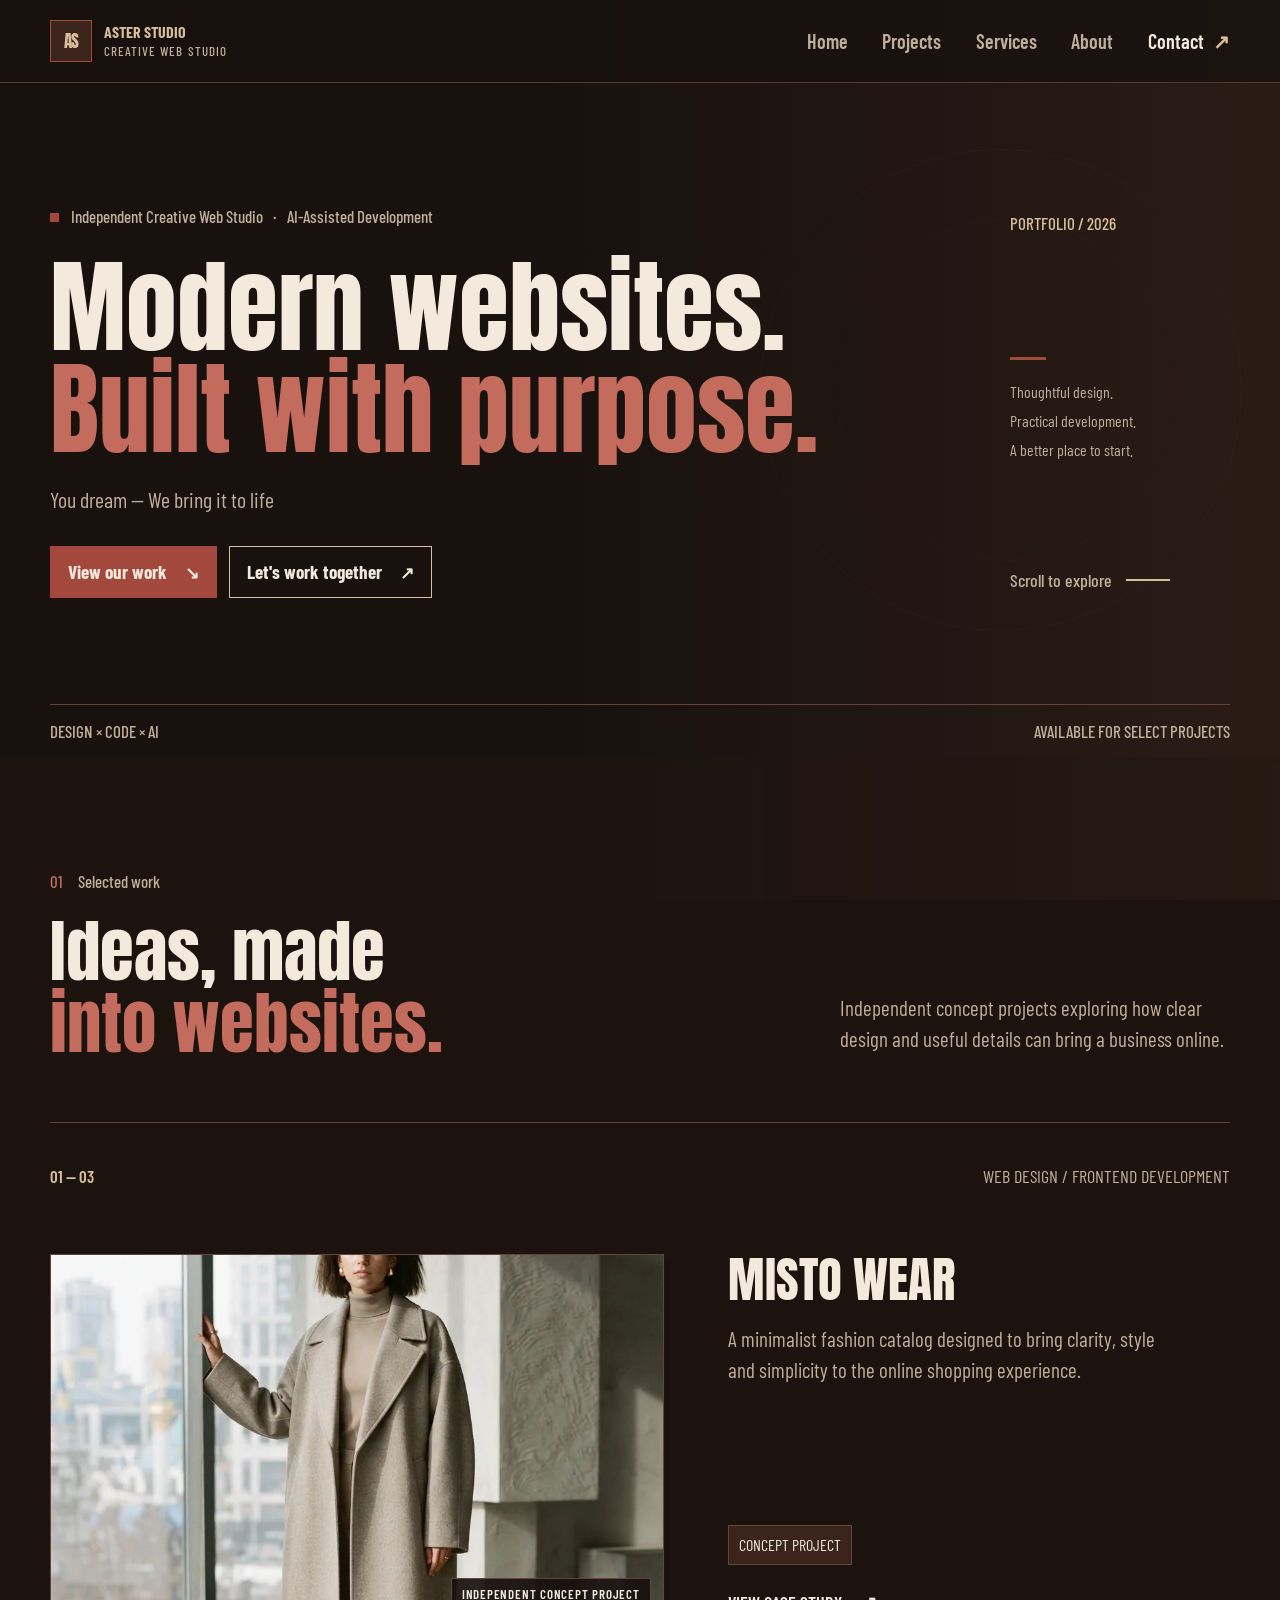
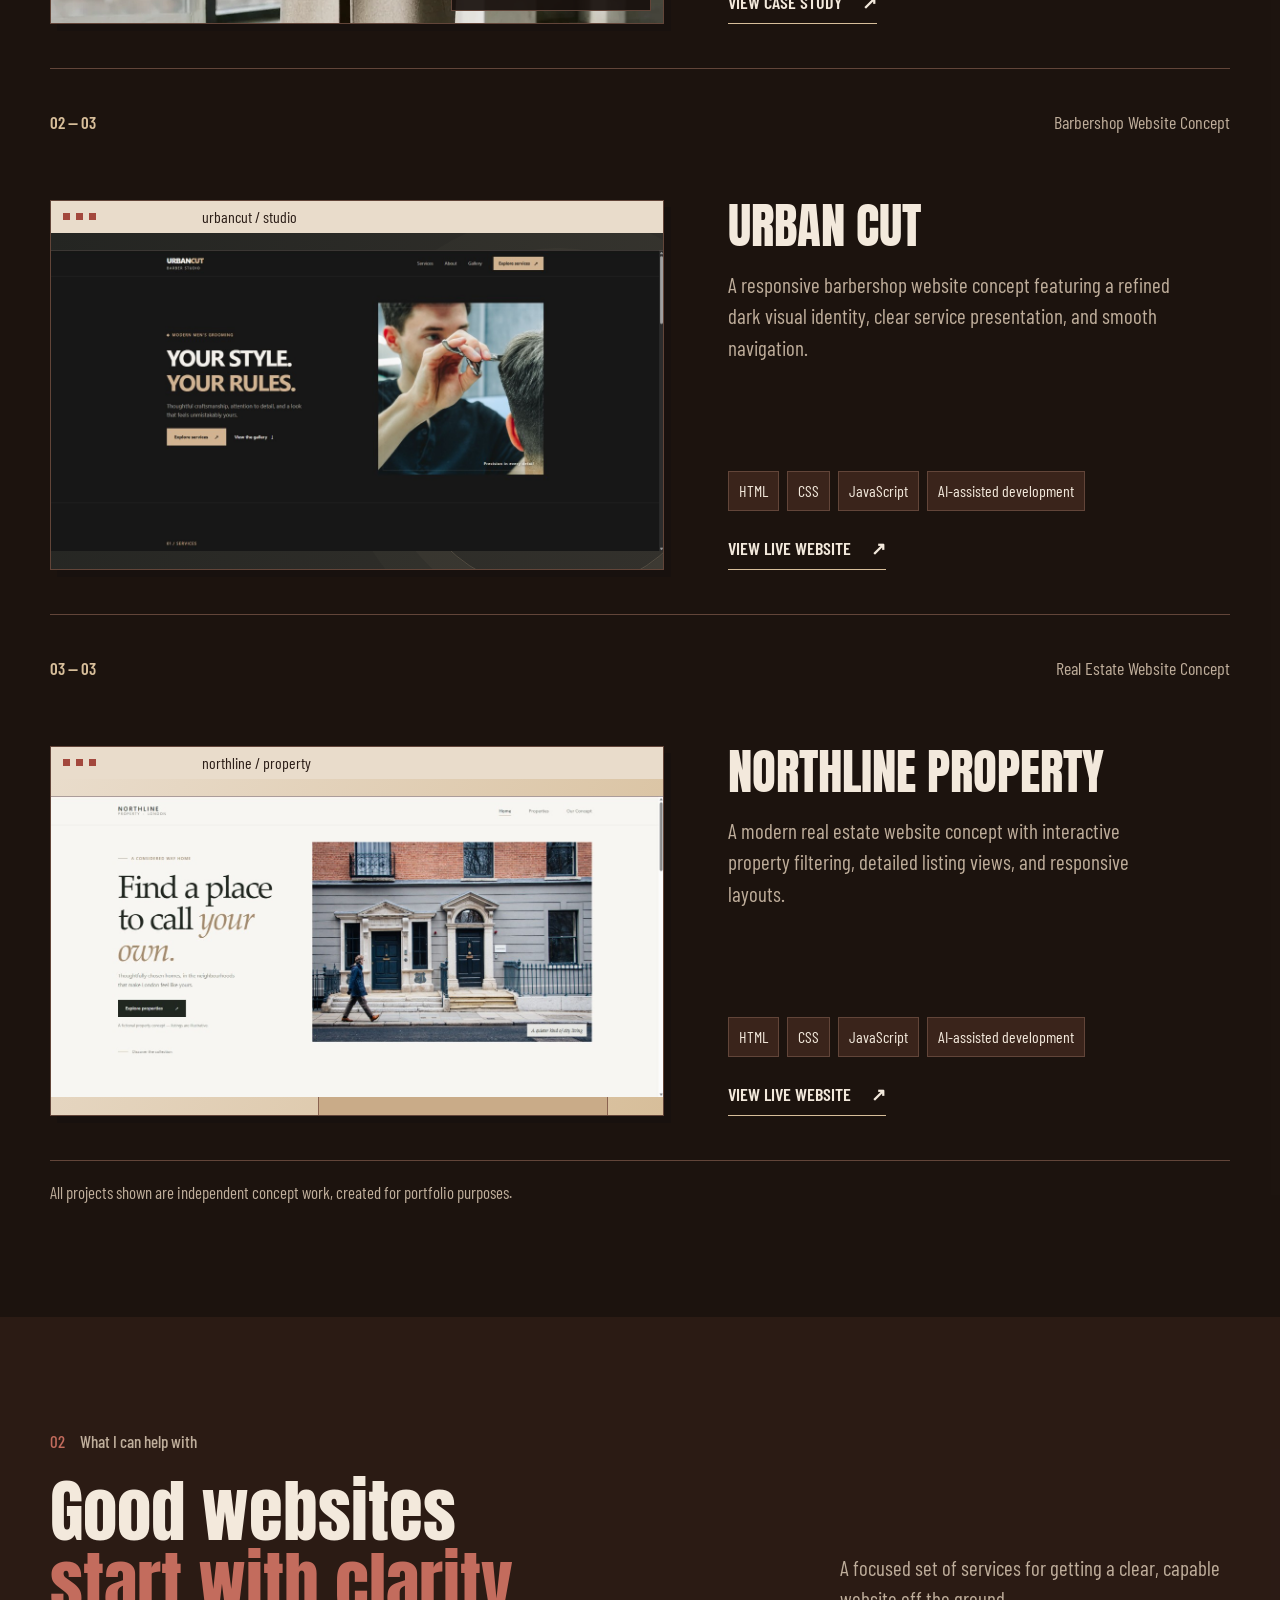
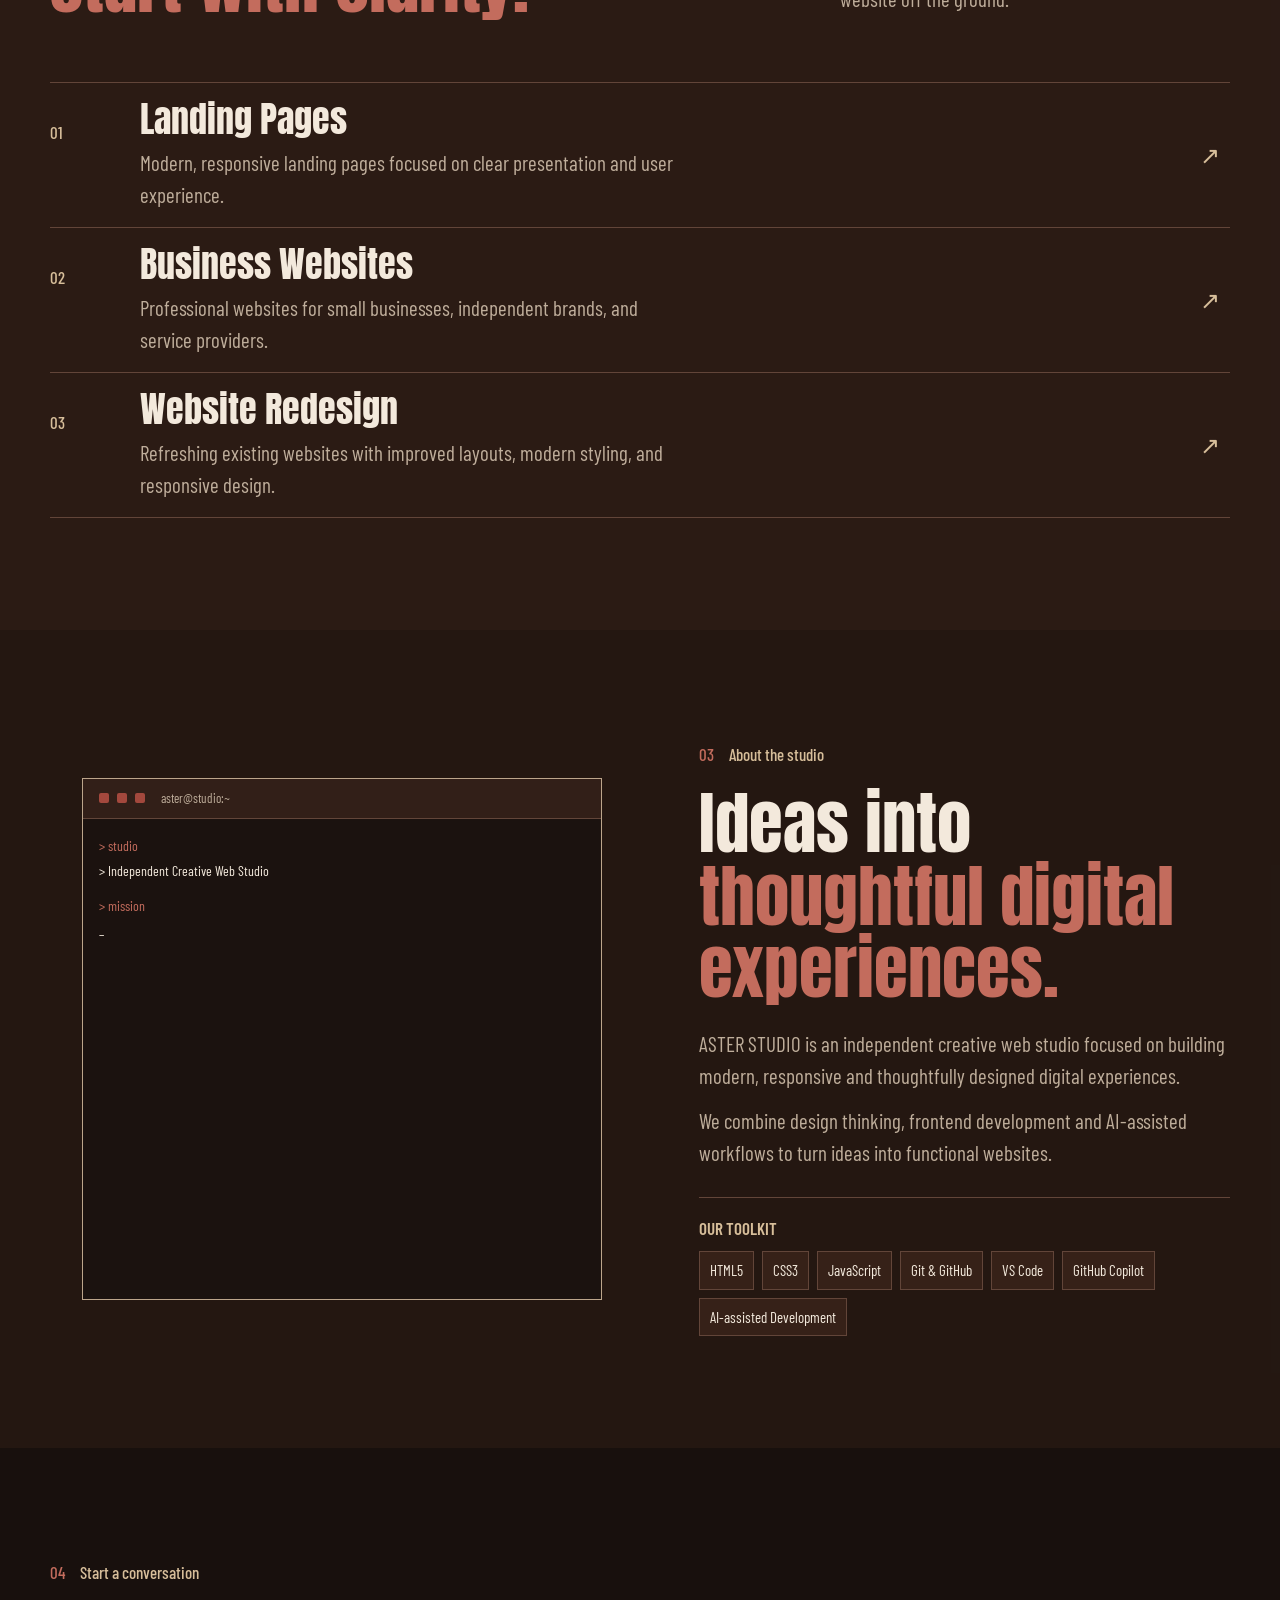
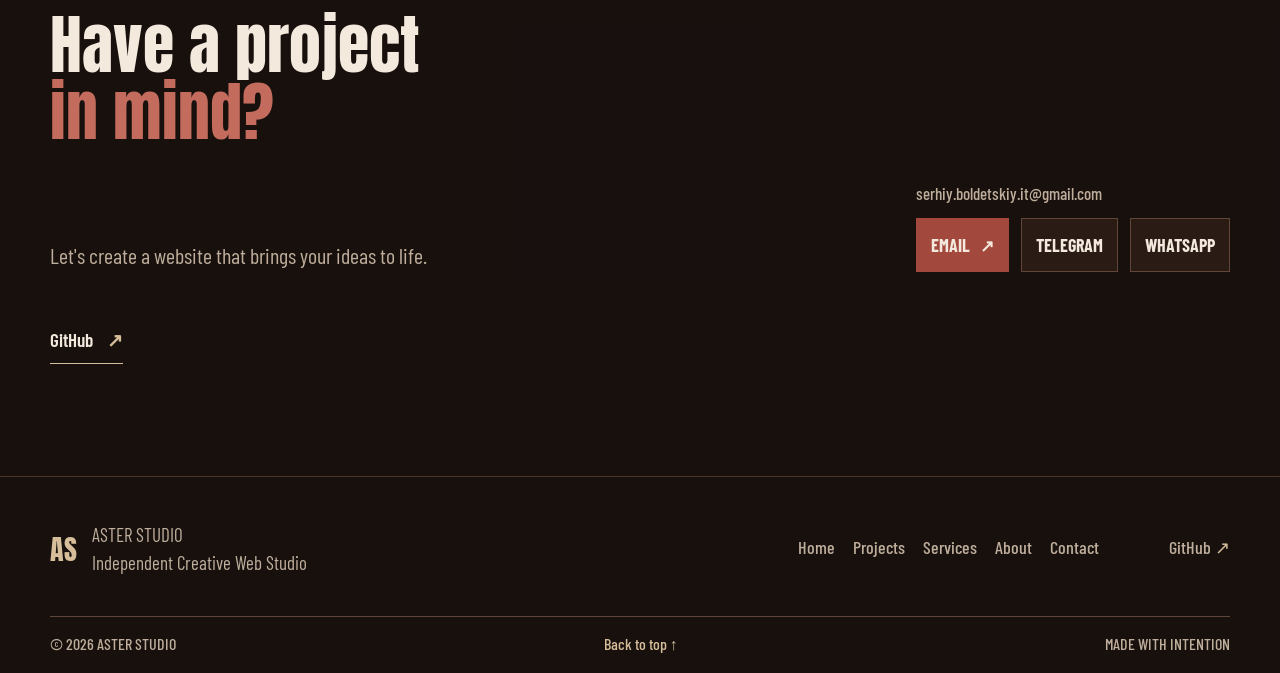
==== commit a348349b: "feat: update ASTER STUDIO portfolio and MISTO WEAR case study" ====
--- a/public/index.html
+++ b/public/index.html
@@ -4,11 +4,11 @@
     <meta charset="utf-8">
     <meta name="viewport" content="width=device-width, initial-scale=1">
     <meta name="theme-color" content="#18110e">
-    <meta name="description" content="Portfolio of Serhiy Boldetskiy, an independent web developer creating modern, responsive websites with AI-assisted development.">
+    <meta name="description" content="ASTER STUDIO is an independent creative web studio building modern, responsive and thoughtfully designed digital experiences.">
     <meta property="og:type" content="website">
-    <meta property="og:title" content="Serhiy Boldetskiy | Web Developer">
-    <meta property="og:description" content="Portfolio of Serhiy Boldetskiy, an independent web developer creating modern, responsive websites with AI-assisted development.">
-    <title>Serhiy Boldetskiy | Web Developer</title>
+    <meta property="og:title" content="ASTER STUDIO | Creative Web Studio">
+    <meta property="og:description" content="ASTER STUDIO is an independent creative web studio building modern, responsive and thoughtfully designed digital experiences.">
+    <title>ASTER STUDIO | Creative Web Studio</title>
     <link rel="icon" type="image/svg+xml" href="favicon.svg">
     <link rel="preconnect" href="https://fonts.googleapis.com">
     <link rel="preconnect" href="https://fonts.gstatic.com" crossorigin>
@@ -25,9 +25,9 @@
 
     <header class="site-header">
       <div class="header-inner container">
-        <a class="wordmark" href="#home" aria-label="Portfolio home">
-          <span class="wordmark-mark" data-brand-mark aria-hidden="true">SB.</span>
-          <span class="wordmark-label"><span data-brand-name>Serhiy Boldetskiy</span><span class="wordmark-title">Web Developer</span></span>
+        <a class="wordmark" href="#home" aria-label="ASTER STUDIO home">
+          <span class="wordmark-mark" data-brand-mark aria-hidden="true">AS</span>
+          <span class="wordmark-label"><span data-brand-name>ASTER STUDIO</span><span class="wordmark-title">Creative Web Studio</span></span>
         </a>
         <button class="menu-toggle" type="button" aria-expanded="false" aria-controls="primary-navigation" aria-label="Open navigation">
           <span></span><span></span>
@@ -46,11 +46,11 @@
       <section class="hero section-shell" id="home" aria-labelledby="hero-title">
         <div class="hero-grid container">
           <div class="hero-copy" data-reveal>
-            <p class="eyebrow"><span class="status-dot"></span> Web Developer <span class="eyebrow-separator">·</span> AI-Assisted Development</p>
+            <p class="eyebrow"><span class="status-dot"></span> Independent Creative Web Studio <span class="eyebrow-separator">·</span> AI-Assisted Development</p>
             <h1 id="hero-title">Modern websites.<br><span>Built with purpose.</span></h1>
             <p class="hero-description">You dream — We bring it to life</p>
             <div class="hero-actions">
-              <a class="button button-dark" href="#projects">View my work <span aria-hidden="true">↘</span></a>
+              <a class="button button-dark" href="#projects">View our work <span aria-hidden="true">↘</span></a>
               <a class="button button-outline" href="#contact">Let's work together <span aria-hidden="true">↗</span></a>
             </div>
           </div>
@@ -77,23 +77,22 @@
           </div>
 
           <div class="project-list">
-            <a class="project-card project-card-link" href="projects/misto-wear.html" aria-label="View MISTO WEAR case study">
+            <article class="project-card" data-reveal>
+              <div class="project-meta"><span class="project-number">01 — 03</span><p class="project-category">WEB DESIGN / FRONTEND DEVELOPMENT</p></div>
               <div class="project-visual misto-project-visual">
                 <img src="assets/misto-wear-campaign-hero.webp" width="896" height="1200" alt="MISTO WEAR campaign photograph featuring a model in a long taupe coat" loading="lazy" decoding="async">
                 <span class="misto-project-label">INDEPENDENT CONCEPT PROJECT</span>
               </div>
               <div class="project-details">
-                <div class="project-title-line">
-                  <div><p class="project-category">WEB DESIGN / FRONTEND DEVELOPMENT</p><h3>MISTO WEAR</h3></div>
-                  <span class="project-number">01 — 03</span>
-                </div>
+                <h3>MISTO WEAR</h3>
                 <p class="project-description">A minimalist fashion catalog designed to bring clarity, style and simplicity to the online shopping experience.</p>
                 <ul class="tech-list" aria-label="Project type"><li>CONCEPT PROJECT</li></ul>
-                <span class="text-link">VIEW CASE STUDY <span aria-hidden="true">↗</span></span>
-              </div>
-            </a>
+                <a class="text-link" href="projects/misto-wear.html">VIEW CASE STUDY <span aria-hidden="true">↗</span></a>
+              </div>
+            </article>
 
             <article class="project-card" data-reveal>
+              <div class="project-meta"><span class="project-number">02 — 03</span><p class="project-category">Barbershop Website Concept</p></div>
               <div class="project-visual urban-visual" data-carousel data-project-name="URBAN CUT" data-project-url="https://urban-cut.se4ovichcld.workers.dev/" role="region" aria-label="URBAN CUT project screenshots" aria-roledescription="carousel">
                 <div class="browser-bar" aria-hidden="true"><span></span><span></span><span></span><i>urbancut / studio</i></div>
                 <a class="carousel-slide is-active" href="https://urban-cut.se4ovichcld.workers.dev/" target="_blank" rel="noopener noreferrer" aria-label="Open the URBAN CUT live website">
@@ -114,19 +113,17 @@
                 ]</script>
               </div>
               <div class="project-details">
-                <div class="project-title-line">
-                  <div><p class="project-category">Barbershop Website Concept</p><h3>URBAN CUT</h3></div>
-                  <span class="project-number">02 — 03</span>
-                </div>
+                <h3>URBAN CUT</h3>
                 <p class="project-description">A responsive barbershop website concept featuring a refined dark visual identity, clear service presentation, and smooth navigation.</p>
                 <ul class="tech-list" aria-label="Technologies used">
                   <li>HTML</li><li>CSS</li><li>JavaScript</li><li>AI-assisted development</li>
                 </ul>
-                <a class="text-link" href="https://urban-cut.se4ovichcld.workers.dev/" target="_blank" rel="noopener noreferrer">View live website <span aria-hidden="true">↗</span></a>
+                <a class="text-link" href="https://urban-cut.se4ovichcld.workers.dev/" target="_blank" rel="noopener noreferrer">VIEW LIVE WEBSITE <span aria-hidden="true">↗</span></a>
               </div>
             </article>
 
-            <article class="project-card project-card-reverse" data-reveal>
+            <article class="project-card" data-reveal>
+              <div class="project-meta"><span class="project-number">03 — 03</span><p class="project-category">Real Estate Website Concept</p></div>
               <div class="project-visual northline-visual" data-carousel data-project-name="NORTHLINE PROPERTY" data-project-url="https://northline-property.se4ovichcld.workers.dev/" role="region" aria-label="NORTHLINE PROPERTY project screenshots" aria-roledescription="carousel">
                 <div class="browser-bar" aria-hidden="true"><span></span><span></span><span></span><i>northline / property</i></div>
                 <a class="carousel-slide is-active" href="https://northline-property.se4ovichcld.workers.dev/" target="_blank" rel="noopener noreferrer" aria-label="Open the NORTHLINE PROPERTY live website">
@@ -145,15 +142,12 @@
                 ]</script>
               </div>
               <div class="project-details">
-                <div class="project-title-line">
-                  <div><p class="project-category">Real Estate Website Concept</p><h3>NORTHLINE PROPERTY</h3></div>
-                  <span class="project-number">03 — 03</span>
-                </div>
+                <h3>NORTHLINE PROPERTY</h3>
                 <p class="project-description">A modern real estate website concept with interactive property filtering, detailed listing views, and responsive layouts.</p>
                 <ul class="tech-list" aria-label="Technologies used">
                   <li>HTML</li><li>CSS</li><li>JavaScript</li><li>AI-assisted development</li>
                 </ul>
-                <a class="text-link" href="https://northline-property.se4ovichcld.workers.dev/" target="_blank" rel="noopener noreferrer">View live website <span aria-hidden="true">↗</span></a>
+                <a class="text-link" href="https://northline-property.se4ovichcld.workers.dev/" target="_blank" rel="noopener noreferrer">VIEW LIVE WEBSITE <span aria-hidden="true">↗</span></a>
               </div>
             </article>
           </div>
@@ -178,18 +172,18 @@
       <section class="about section-pad" id="about" aria-labelledby="about-title">
         <div class="container about-grid">
           <div class="about-visual" data-reveal>
-            <div class="about-terminal" data-terminal aria-label="Developer introduction terminal">
-              <div class="terminal-chrome" aria-hidden="true"><span></span><span></span><span></span><i>developer@portfolio:~</i></div>
+            <div class="about-terminal" data-terminal aria-label="Studio introduction terminal">
+              <div class="terminal-chrome" aria-hidden="true"><span></span><span></span><span></span><i>aster@studio:~</i></div>
               <pre class="terminal-output"><span data-terminal-lines></span><span class="terminal-cursor" aria-hidden="true">_</span></pre>
             </div>
           </div>
           <div class="about-copy" data-reveal>
-            <p class="eyebrow"><span class="section-number">03</span> A little about me</p>
-            <h2 id="about-title">Building my<br>practice, <span>one site<br>at a time.</span></h2>
-            <p class="about-description">I'm an independent, early-career web developer creating thoughtful websites with an AI-assisted workflow. I care about the details that make a site feel considered: modern design, responsive layouts, and functionality that works as expected.</p>
-            <p class="about-description">I use AI tools as part of my development process, alongside hands-on work with the web technologies behind each project.</p>
+            <p class="eyebrow"><span class="section-number">03</span> About the studio</p>
+            <h2 id="about-title">Ideas into<br><span>thoughtful digital<br>experiences.</span></h2>
+            <p class="about-description">ASTER STUDIO is an independent creative web studio focused on building modern, responsive and thoughtfully designed digital experiences.</p>
+            <p class="about-description">We combine design thinking, frontend development and AI-assisted workflows to turn ideas into functional websites.</p>
             <div class="toolkit">
-              <p class="toolkit-label">MY TOOLKIT</p>
+              <p class="toolkit-label">OUR TOOLKIT</p>
               <ul class="tool-list">
                 <li>HTML5</li><li>CSS3</li><li>JavaScript</li><li>Git &amp; GitHub</li><li>VS Code</li><li>GitHub Copilot</li><li>AI-assisted Development</li>
               </ul>
@@ -205,25 +199,25 @@
           <div class="contact-bottom">
             <p>Let's create a website that brings your ideas to life.</p>
             <div class="contact-action">
-              <span class="contact-email-placeholder">Add your email in <code>script.js</code> to enable contact.</span>
+              <span class="contact-email-placeholder">Get in touch using one of the options below.</span>
               <p class="contact-note" hidden></p>
               <div class="contact-buttons">
                 <div class="optional-contact-links" aria-label="Additional contact options"></div>
               </div>
             </div>
           </div>
-          <a class="contact-github" href="https://github.com/V3nd3tta7" target="_blank" rel="noopener noreferrer">Find me on GitHub <span aria-hidden="true">↗</span></a>
+          <a class="contact-github" href="https://github.com/V3nd3tta7" target="_blank" rel="noopener noreferrer">GitHub <span aria-hidden="true">↗</span></a>
         </div>
       </section>
     </main>
 
     <footer class="site-footer">
       <div class="container footer-main">
-        <div class="footer-brand"><a class="footer-wordmark" href="#home" aria-label="Portfolio home"><span data-brand-mark>SB.</span></a><p><span data-brand-name>Serhiy Boldetskiy</span><br>Independent Web Developer</p></div>
+        <div class="footer-brand"><a class="footer-wordmark" href="#home" aria-label="ASTER STUDIO home"><span data-brand-mark>AS</span></a><p><span data-brand-name>ASTER STUDIO</span><br>Independent Creative Web Studio</p></div>
         <nav class="footer-nav" aria-label="Footer navigation"><a href="#home">Home</a><a href="#projects">Projects</a><a href="#services">Services</a><a href="#about">About</a><a href="#contact">Contact</a></nav>
         <a class="footer-github" href="https://github.com/V3nd3tta7" target="_blank" rel="noopener noreferrer">GitHub <span aria-hidden="true">↗</span></a>
       </div>
-      <div class="container footer-bottom"><span>© <span id="current-year">2026</span> <span data-brand-name>Independent Web Developer</span></span><a href="#home">Back to top ↑</a><span>MADE WITH INTENTION</span></div>
+      <div class="container footer-bottom"><span>© <span id="current-year">2026</span> <span data-brand-name>ASTER STUDIO</span></span><a href="#home">Back to top ↑</a><span>MADE WITH INTENTION</span></div>
     </footer>
   </body>
 </html>
--- a/public/style.css
+++ b/public/style.css
@@ -82,18 +82,20 @@
 .section-heading h2, .about-copy h2, .contact h2 { margin: 0; color: var(--paper); font: 400 clamp(48px, 5.4vw, 78px)/1.05 var(--font-heading); letter-spacing: 0; }
 .section-intro { width: min(390px, 40%); margin: 0 0 5px; color: var(--secondary); font-size: 21px; line-height: 1.5; }
 .project-list { border-top: 1px solid var(--border); }
-.project-card { display: grid; grid-template-columns: 1.1fr .9fr; gap: clamp(36px, 7vw, 96px); align-items: center; padding: 38px 0 44px; border-bottom: 1px solid var(--border); }
-.project-card-reverse { grid-template-columns: .9fr 1.1fr; }
-.project-card-reverse .project-visual { order: 2; }
-.project-card-reverse .project-details { order: 1; }
-.project-visual { position: relative; min-width: 0; height: clamp(245px, 33vw, 400px); overflow: hidden; border: 1px solid var(--border); background: var(--surface-raised); box-shadow: 7px 7px 0 var(--background); }
+.project-card { display: grid; grid-template-columns: minmax(0, 1.1fr) minmax(0, .9fr); gap: clamp(28px, 5vw, 68px); align-items: stretch; padding: 38px 0 44px; border-bottom: 1px solid var(--border); }
+.project-meta { grid-column: 1 / -1; display: flex; flex-wrap: wrap; align-items: baseline; justify-content: space-between; gap: 8px 20px; min-width: 0; }
+.project-visual { position: relative; min-width: 0; height: clamp(245px, 30vw, 370px); overflow: hidden; border: 1px solid var(--border); background: var(--surface-raised); box-shadow: 7px 7px 0 var(--background); transition: transform .25s ease, border-color .25s ease; }
+.project-card:hover .project-visual, .project-card:focus-within .project-visual { transform: translateY(-3px); border-color: var(--brick-hover); }
+.project-card:hover .project-visual img, .project-card:focus-within .project-visual img { transform: scale(1.02); }
+.misto-project-visual img { display: block; width: 100%; height: 100%; object-fit: cover; object-position: center 36%; transition: transform .35s ease; }
+.misto-project-label { position: absolute; right: 12px; bottom: 12px; padding: 7px 10px; border: 1px solid var(--border); background: rgba(24, 17, 14, .92); color: var(--paper); font: 600 13px/1.3 var(--font-body); letter-spacing: .06em; }
 .browser-bar { position: absolute; z-index: 3; top: 0; left: 0; right: 0; height: 32px; display: flex; align-items: center; gap: 6px; padding: 0 12px; background: var(--light-section); }
 .browser-bar > span { width: 7px; height: 7px; background: var(--brick); }
 .browser-bar i { margin-left: 17%; color: var(--light-ink); font: normal 16px var(--font-body); }
 .carousel-slide { position: absolute; z-index: 2; top: 32px; right: 0; bottom: 0; left: 0; display: block; overflow: hidden; opacity: 0; pointer-events: none; transition: opacity .7s ease; }
 .carousel-slide.is-active { opacity: 1; pointer-events: auto; }
 .carousel-slide.is-exiting { opacity: 0; pointer-events: none; }
-.carousel-slide img { display: block; width: 100%; height: 100%; object-fit: contain; object-position: center; }
+.carousel-slide img { display: block; width: 100%; height: 100%; object-fit: contain; object-position: center; transition: transform .35s ease; }
 .project-preview-image[hidden] { display: none; }
 @media (prefers-reduced-motion: reduce) {
   .carousel-slide { transition: none; }
@@ -119,15 +121,15 @@
 .northline-content strong { display: block; margin: 12px 0 20px; font: 400 clamp(36px, 4vw, 56px)/1.05 var(--font-heading); }
 .northline-content > i { font-style: normal; }
 .northline-footer { position: absolute; bottom: 17px; left: 7%; z-index: 1; color: #493328; font: 500 15px var(--font-body); }
-.project-details { max-width: 480px; min-width: 0; }
-.project-title-line { display: flex; justify-content: space-between; align-items: start; gap: 12px; }
-.project-category { margin: 0 0 10px; color: var(--secondary); font-size: 18px; }
-.project-title-line h3 { margin: 0; color: var(--paper); font: 400 clamp(36px, 3.5vw, 54px)/1.05 var(--font-heading); letter-spacing: 0; overflow-wrap: anywhere; }
+.project-details { display: flex; min-width: 0; min-height: clamp(245px, 30vw, 370px); flex-direction: column; align-items: flex-start; }
+.project-details h3 { margin: 0; color: var(--paper); font: 400 clamp(34px, 3.8vw, 52px)/1.05 var(--font-heading); letter-spacing: 0; text-wrap: balance; }
+.project-category { margin: 0; color: var(--secondary); font-size: 18px; text-align: right; }
 .project-number { padding-top: 5px; color: var(--sand); white-space: nowrap; font: 600 17px var(--font-body); }
 .project-description { max-width: 450px; margin: 18px 0; color: var(--secondary); font-size: 21px; line-height: 1.5; }
+.project-details .tech-list { margin-top: auto; padding-bottom: 24px; }
 .tech-list, .tool-list { display: flex; flex-wrap: wrap; gap: 8px; margin: 0; padding: 0; list-style: none; }
 .tech-list li { padding: 7px 10px; border: 1px solid var(--border); background: var(--surface-raised); color: var(--paper); font-size: 16px; }
-.text-link { display: inline-flex; align-items: center; gap: 20px; margin-top: 25px; padding-bottom: 7px; border-bottom: 1px solid var(--sand); color: var(--paper); font-size: 18px; font-weight: 600; transition: color .2s, border-color .2s; }
+.text-link { display: inline-flex; align-items: center; gap: 20px; margin-top: 0; padding-bottom: 7px; border-bottom: 1px solid var(--sand); color: var(--paper); font-size: 18px; font-weight: 600; transition: color .2s, border-color .2s; }
 .text-link:hover { color: var(--sand); border-color: var(--brick-hover); }
 .text-link span { font-size: 18px; }
 .project-disclaimer { margin: 19px 0 0; color: var(--secondary); font-size: 17px; }
@@ -223,8 +225,9 @@
   .hero::after { right: -7%; }
   .section-pad { padding: 88px 0; }
   .contact-bottom { align-items: flex-start; flex-direction: column; gap: 22px; margin-top: 24px; }
-  .project-card, .project-card-reverse { gap: 34px; }
-  .project-title-line h3 { font-size: clamp(34px, 4vw, 48px); line-height: 1.05; }
+  .project-card { gap: 28px; }
+  .project-details { min-height: 350px; }
+  .project-details h3 { font-size: clamp(32px, 4vw, 46px); line-height: 1.05; }
   .footer-main { gap: 30px; }
   .footer-nav { gap: 14px; }
   .about-grid { grid-template-columns: minmax(0, 1fr); gap: 39px; }
@@ -263,13 +266,15 @@
   .section-heading .eyebrow, .about-copy .eyebrow { font-size: 16px; }
   .section-heading h2, .about-copy h2 { font-size: clamp(36px, 9vw, 56px); line-height: 1.05; }
   .section-intro { width: auto; max-width: 440px; margin-top: 18px; font-size: 20px; }
-  .project-card, .project-card-reverse { display: flex; flex-direction: column; align-items: stretch; gap: 25px; padding: 27px 0 32px; }
-  .project-card-reverse .project-visual, .project-card-reverse .project-details { order: initial; }
-  .project-visual { height: clamp(250px, 72vw, 330px); }
-  .project-title-line h3 { font-size: clamp(30px, 8vw, 42px); line-height: 1.05; }
+  .project-card { grid-template-columns: minmax(0, 1fr); gap: 22px; padding: 27px 0 32px; }
+  .project-visual { height: clamp(220px, 62vw, 340px); }
+  .project-details { min-height: 300px; }
+  .project-details h3 { font-size: clamp(30px, 8vw, 42px); line-height: 1.05; }
   .project-category { font-size: 16px; }
   .project-number { font-size: 15px; }
   .project-description { font-size: 19px; }
+  .project-details .tech-list { margin-top: 0; padding-bottom: 0; }
+  .text-link { margin-top: 24px; }
   .tech-list li { font-size: 15px; }
   .text-link { font-size: 17px; }
   .project-disclaimer { font-size: 16px; }
@@ -312,8 +317,7 @@
   .hero-actions .button { justify-content: space-between; font-size: 16px; }
   .hero-bottom { width: calc(100% - 32px); }
   .hero-bottom span { font-size: 14px; }
-  .project-title-line { gap: 6px; }
-  .project-title-line h3 { font-size: 28px; }
+  .project-details h3 { font-size: 28px; }
   .project-number { font-size: 14px; }
   .service-item { grid-template-columns: 28px 1fr 14px; gap: 8px; }
   .service-item h3 { font-size: 23px; }
@@ -385,19 +389,21 @@
 .case-layout-rule { width: clamp(35px, 8vw, 120px); height: 1px; background: var(--brick-hover); }
 .case-layout-rule-short { width: clamp(24px, 5vw, 64px); }
 .case-responsive { background: rgba(24, 17, 14, .42); overflow: hidden; }
-.case-device-grid { display: grid; grid-template-columns: minmax(0, 1fr) minmax(170px, .32fr); gap: clamp(26px, 5vw, 72px); align-items: start; }
+.case-device-grid, .case-catalog-grid { display: grid; grid-template-columns: minmax(0, 1fr) minmax(170px, .32fr); gap: clamp(26px, 5vw, 72px); align-items: start; }
 .case-device { min-width: 0; margin: 0; }
 .case-device-desktop { width: 100%; }
 .case-device-mobile { width: min(390px, 100%); justify-self: center; }
 .case-device figcaption { display: flex; justify-content: space-between; gap: 16px; margin-bottom: 12px; color: var(--sand); font: 600 15px/1.4 var(--font-body); letter-spacing: .1em; }
 .case-device figcaption code { color: var(--secondary); font: 400 13px/1.4 var(--font-body); letter-spacing: 0; overflow-wrap: anywhere; text-align: right; }
-.case-device-frame, .case-mobile-frame { position: relative; overflow: hidden; border: 1px solid var(--border); background: #fafaf5; box-shadow: 8px 8px 0 rgba(0, 0, 0, .18); }
-.case-device-frame { width: 100%; aspect-ratio: 1440 / 1000; container-type: inline-size; }
-.case-device-frame iframe, .case-mobile-frame iframe { position: absolute; top: 0; left: 0; display: block; border: 0; transform-origin: top left; }
-.case-device-frame iframe { width: 1440px; height: 1000px; transform: scale(calc(100cqw / 1440px)); }
-.case-mobile-frame { width: 100%; aspect-ratio: 390 / 844; border-radius: 22px; container-type: inline-size; }
-.case-mobile-frame iframe { width: 390px; height: 844px; transform: scale(calc(100cqw / 390px)); }
-.case-preview-note { max-width: 760px; margin: 24px auto 0; color: var(--secondary); font-size: 16px; line-height: 1.5; text-align: center; }
+.case-browser-frame { overflow: hidden; border: 1px solid var(--border); background: #fafaf5; box-shadow: 8px 8px 0 rgba(0, 0, 0, .18); }
+.case-browser-chrome { height: 34px; display: flex; align-items: center; gap: 7px; padding: 0 12px; background: var(--surface-raised); }
+.case-browser-chrome > span { width: 8px; height: 8px; flex: 0 0 auto; border-radius: 50%; background: var(--brick-hover); }
+.case-browser-chrome i { min-width: 0; margin-left: 12px; overflow: hidden; color: var(--secondary); font: normal 13px/1 var(--font-body); text-overflow: ellipsis; white-space: nowrap; }
+.case-browser-frame img { display: block; width: 100%; height: auto; transition: transform .6s cubic-bezier(.2, .7, .2, 1); }
+.case-device:hover .case-browser-frame img, .case-device:hover .case-phone-frame img { transform: scale(1.015); }
+.case-phone-frame { width: 100%; padding: 8px; overflow: hidden; border: 1px solid var(--border); border-radius: 34px; background: #100d0b; box-shadow: 8px 8px 0 rgba(0, 0, 0, .18); }
+.case-phone-frame img { display: block; width: 100%; height: auto; border-radius: 25px; transition: transform .6s cubic-bezier(.2, .7, .2, 1); }
+.case-responsive-products-heading { margin-top: 68px; }
 .case-development { background: rgba(58, 36, 27, .58); }
 .case-development-copy > p { max-width: 610px; }
 .case-tech-list { margin-top: 28px; }
@@ -416,7 +422,7 @@
 
 @media (max-width: 900px) {
   .case-overview-grid, .case-development-grid { grid-template-columns: minmax(0, .85fr) minmax(0, 1fr); gap: 38px; }
-  .case-device-grid { grid-template-columns: minmax(0, 1fr); gap: 32px; }
+  .case-device-grid, .case-catalog-grid { grid-template-columns: minmax(0, 1fr); gap: 32px; }
   .case-device-mobile { width: min(312px, 100%); }
   .case-result-bottom { align-items: flex-start; flex-direction: column; }
 }
@@ -451,10 +457,11 @@
   .case-layout-note { gap: 9px; }
   .case-layout-note .case-spec-label { font-size: 10px; }
   .case-layout-rule { width: 24px; }
-  .case-device-grid { grid-template-columns: minmax(0, 1fr); gap: 34px; justify-items: center; }
+  .case-device-grid, .case-catalog-grid { grid-template-columns: minmax(0, 1fr); gap: 34px; justify-items: center; }
   .case-device-desktop { width: 100%; }
   .case-device-mobile { width: min(100%, 390px); justify-self: center; }
-  .case-mobile-frame { width: 100%; }
+  .case-phone-frame { width: 100%; }
+  .case-responsive-products-heading { width: 100%; margin-top: 46px; }
   .case-device figcaption { align-items: flex-start; flex-direction: column; gap: 4px; }
   .case-device figcaption code { text-align: left; }
   .case-result h2 { font-size: clamp(54px, 15vw, 82px); }
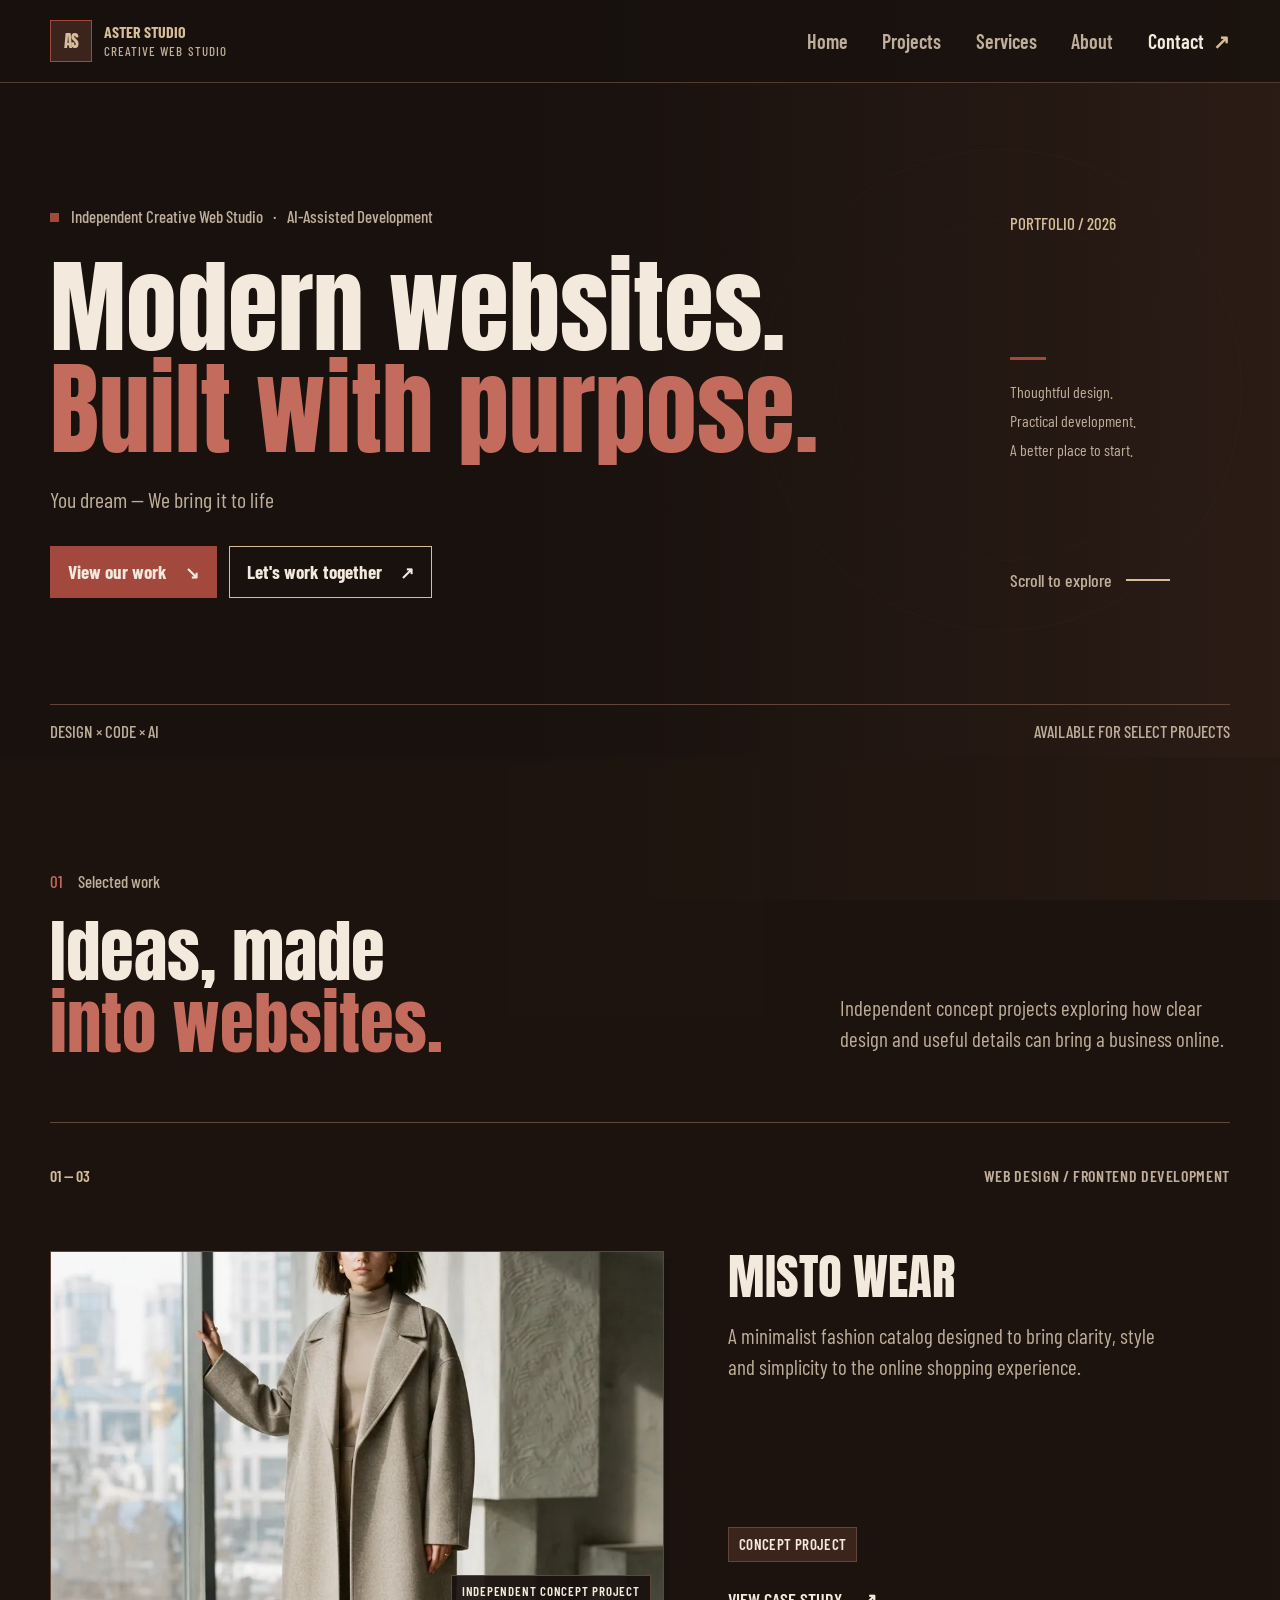
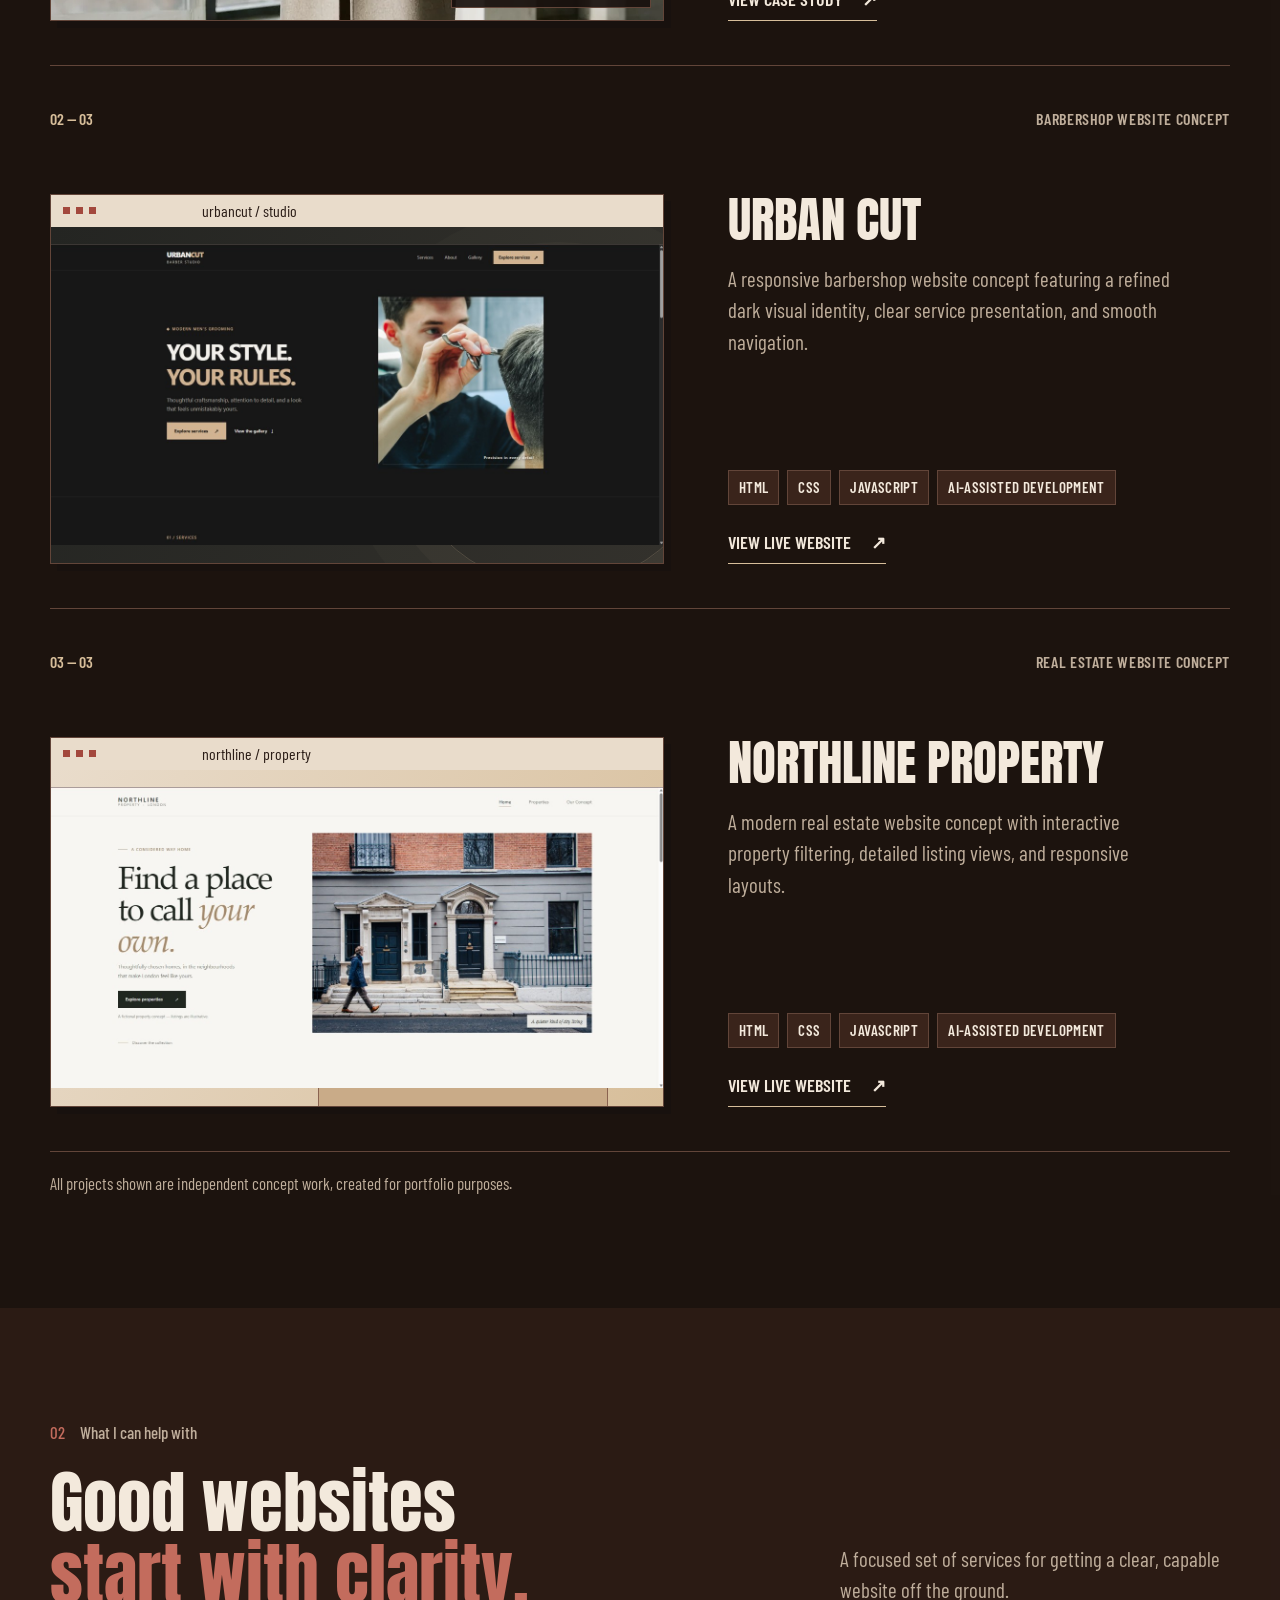
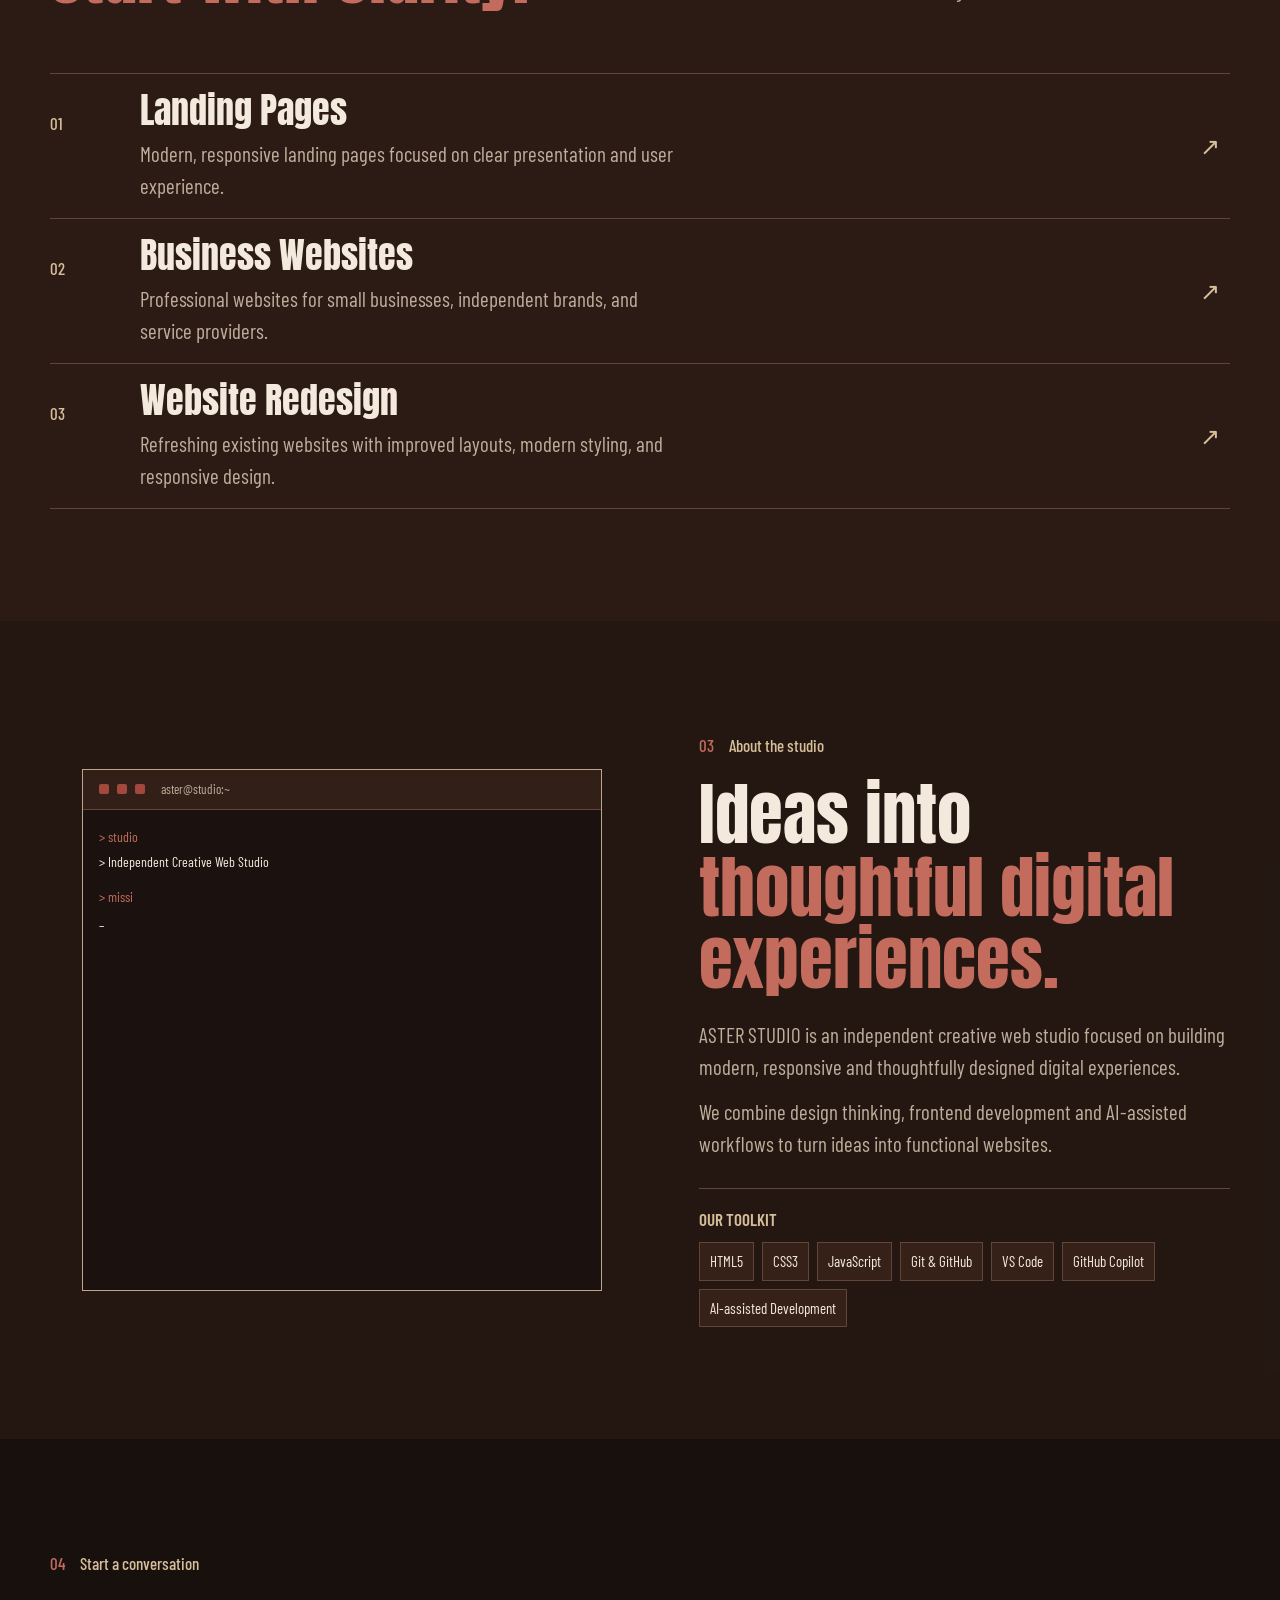
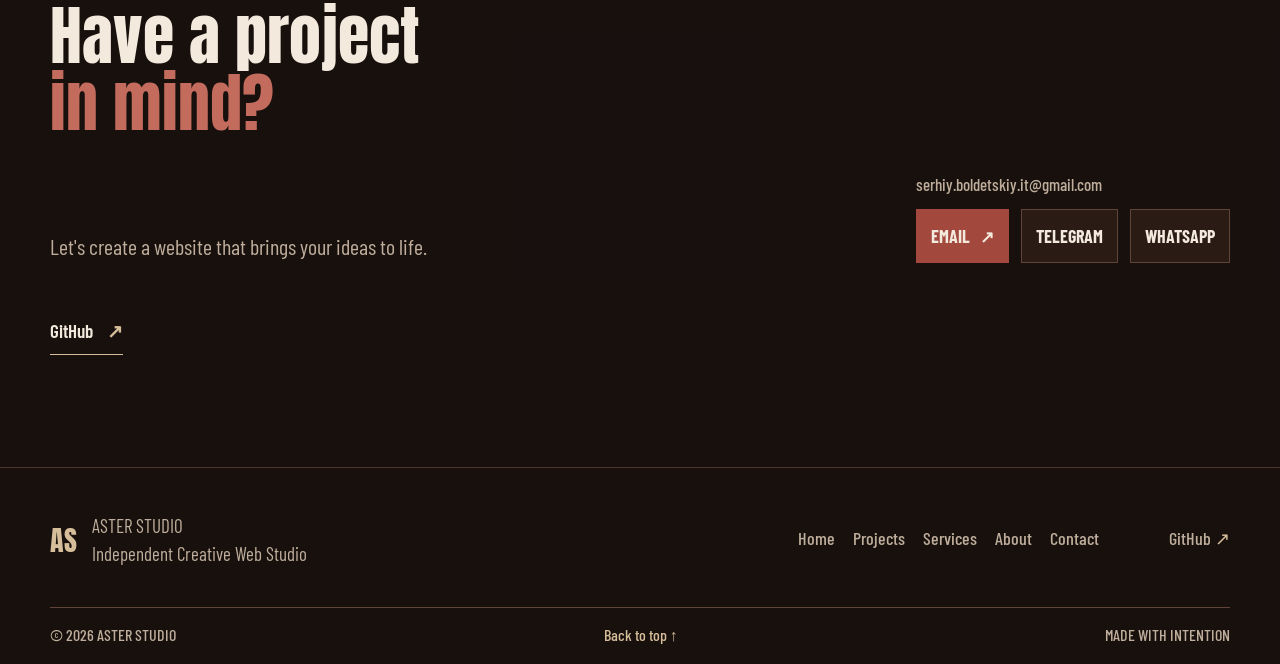
==== commit b35d3a80: "feat: polish portfolio cards and add social previews" ====
--- a/public/index.html
+++ b/public/index.html
@@ -5,9 +5,21 @@
     <meta name="viewport" content="width=device-width, initial-scale=1">
     <meta name="theme-color" content="#18110e">
     <meta name="description" content="ASTER STUDIO is an independent creative web studio building modern, responsive and thoughtfully designed digital experiences.">
+    <link rel="canonical" href="https://developer-portfolio.se4ovichcld.workers.dev/">
     <meta property="og:type" content="website">
+    <meta property="og:url" content="https://developer-portfolio.se4ovichcld.workers.dev/">
     <meta property="og:title" content="ASTER STUDIO | Creative Web Studio">
     <meta property="og:description" content="ASTER STUDIO is an independent creative web studio building modern, responsive and thoughtfully designed digital experiences.">
+    <meta property="og:image" content="https://developer-portfolio.se4ovichcld.workers.dev/assets/social/aster-studio-social.jpg">
+    <meta property="og:image:type" content="image/jpeg">
+    <meta property="og:image:width" content="1200">
+    <meta property="og:image:height" content="630">
+    <meta property="og:image:alt" content="ASTER STUDIO portfolio with an editorial MISTO WEAR campaign image.">
+    <meta name="twitter:card" content="summary_large_image">
+    <meta name="twitter:title" content="ASTER STUDIO | Creative Web Studio">
+    <meta name="twitter:description" content="ASTER STUDIO is an independent creative web studio building modern, responsive and thoughtfully designed digital experiences.">
+    <meta name="twitter:image" content="https://developer-portfolio.se4ovichcld.workers.dev/assets/social/aster-studio-social.jpg">
+    <meta name="twitter:image:alt" content="ASTER STUDIO portfolio with an editorial MISTO WEAR campaign image.">
     <title>ASTER STUDIO | Creative Web Studio</title>
     <link rel="icon" type="image/svg+xml" href="favicon.svg">
     <link rel="preconnect" href="https://fonts.googleapis.com">
--- a/public/style.css
+++ b/public/style.css
@@ -83,7 +83,7 @@
 .section-intro { width: min(390px, 40%); margin: 0 0 5px; color: var(--secondary); font-size: 21px; line-height: 1.5; }
 .project-list { border-top: 1px solid var(--border); }
 .project-card { display: grid; grid-template-columns: minmax(0, 1.1fr) minmax(0, .9fr); gap: clamp(28px, 5vw, 68px); align-items: stretch; padding: 38px 0 44px; border-bottom: 1px solid var(--border); }
-.project-meta { grid-column: 1 / -1; display: flex; flex-wrap: wrap; align-items: baseline; justify-content: space-between; gap: 8px 20px; min-width: 0; }
+.project-meta { grid-column: 1 / -1; display: flex; flex-wrap: wrap; align-items: baseline; justify-content: space-between; gap: 8px 20px; min-width: 0; min-height: 26px; }
 .project-visual { position: relative; min-width: 0; height: clamp(245px, 30vw, 370px); overflow: hidden; border: 1px solid var(--border); background: var(--surface-raised); box-shadow: 7px 7px 0 var(--background); transition: transform .25s ease, border-color .25s ease; }
 .project-card:hover .project-visual, .project-card:focus-within .project-visual { transform: translateY(-3px); border-color: var(--brick-hover); }
 .project-card:hover .project-visual img, .project-card:focus-within .project-visual img { transform: scale(1.02); }
@@ -123,13 +123,14 @@
 .northline-footer { position: absolute; bottom: 17px; left: 7%; z-index: 1; color: #493328; font: 500 15px var(--font-body); }
 .project-details { display: flex; min-width: 0; min-height: clamp(245px, 30vw, 370px); flex-direction: column; align-items: flex-start; }
 .project-details h3 { margin: 0; color: var(--paper); font: 400 clamp(34px, 3.8vw, 52px)/1.05 var(--font-heading); letter-spacing: 0; text-wrap: balance; }
-.project-category { margin: 0; color: var(--secondary); font-size: 18px; text-align: right; }
-.project-number { padding-top: 5px; color: var(--sand); white-space: nowrap; font: 600 17px var(--font-body); }
+.project-category { max-width: 72%; margin: 0; color: var(--secondary); font-size: 16px; font-weight: 600; letter-spacing: .04em; line-height: 1.3; text-align: right; text-transform: uppercase; }
+.project-number { padding-top: 5px; color: var(--sand); white-space: nowrap; font: 600 16px var(--font-body); }
 .project-description { max-width: 450px; margin: 18px 0; color: var(--secondary); font-size: 21px; line-height: 1.5; }
 .project-details .tech-list { margin-top: auto; padding-bottom: 24px; }
 .tech-list, .tool-list { display: flex; flex-wrap: wrap; gap: 8px; margin: 0; padding: 0; list-style: none; }
 .tech-list li { padding: 7px 10px; border: 1px solid var(--border); background: var(--surface-raised); color: var(--paper); font-size: 16px; }
-.text-link { display: inline-flex; align-items: center; gap: 20px; margin-top: 0; padding-bottom: 7px; border-bottom: 1px solid var(--sand); color: var(--paper); font-size: 18px; font-weight: 600; transition: color .2s, border-color .2s; }
+.project-details .tech-list li { font-size: 15px; font-weight: 600; letter-spacing: .025em; line-height: 1.25; text-transform: uppercase; }
+.text-link { min-height: 34px; display: inline-flex; align-items: center; gap: 20px; margin-top: 0; padding-bottom: 7px; border-bottom: 1px solid var(--sand); color: var(--paper); font-size: 18px; font-weight: 600; transition: color .2s, border-color .2s; }
 .text-link:hover { color: var(--sand); border-color: var(--brick-hover); }
 .text-link span { font-size: 18px; }
 .project-disclaimer { margin: 19px 0 0; color: var(--secondary); font-size: 17px; }
@@ -270,11 +271,10 @@
   .project-visual { height: clamp(220px, 62vw, 340px); }
   .project-details { min-height: 300px; }
   .project-details h3 { font-size: clamp(30px, 8vw, 42px); line-height: 1.05; }
-  .project-category { font-size: 16px; }
+  .project-category { max-width: 66%; font-size: 15px; }
   .project-number { font-size: 15px; }
   .project-description { font-size: 19px; }
-  .project-details .tech-list { margin-top: 0; padding-bottom: 0; }
-  .text-link { margin-top: 24px; }
+  .project-details .tech-list { margin-top: auto; padding-bottom: 20px; }
   .tech-list li { font-size: 15px; }
   .text-link { font-size: 17px; }
   .project-disclaimer { font-size: 16px; }
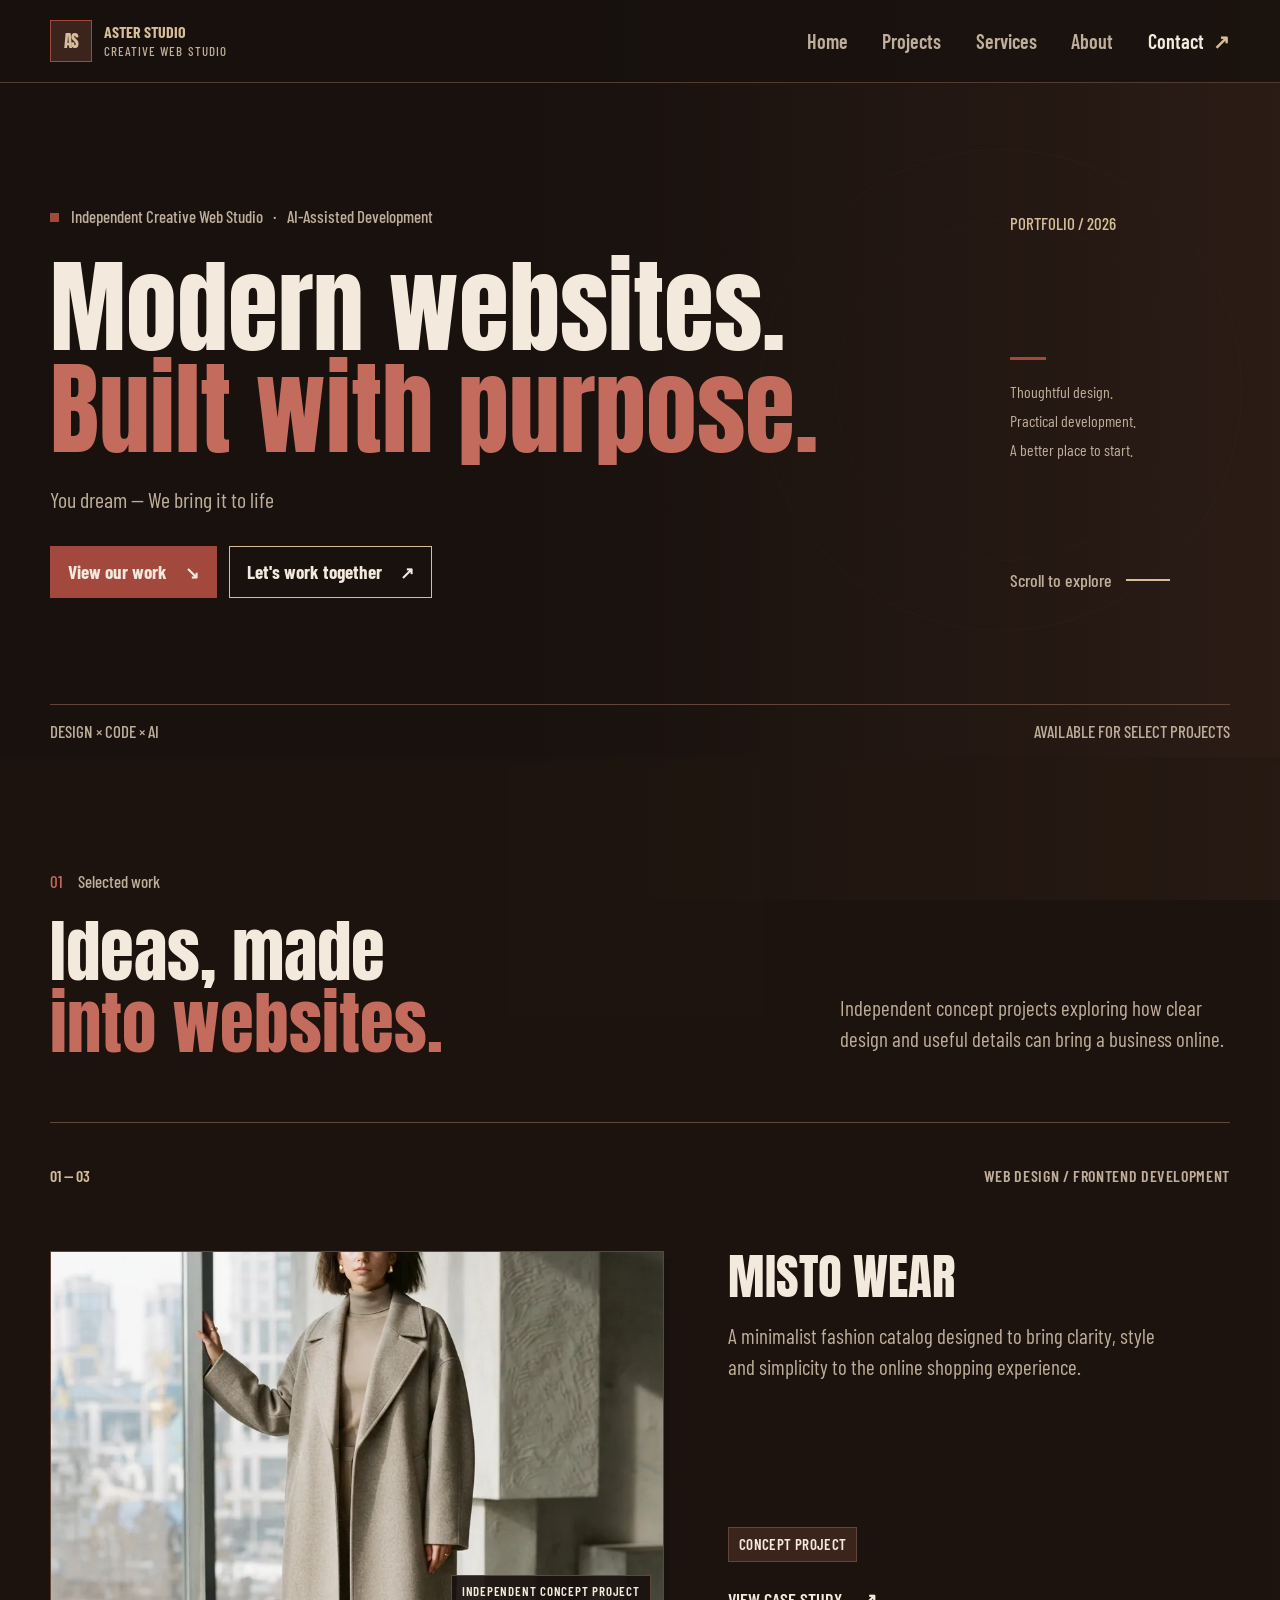
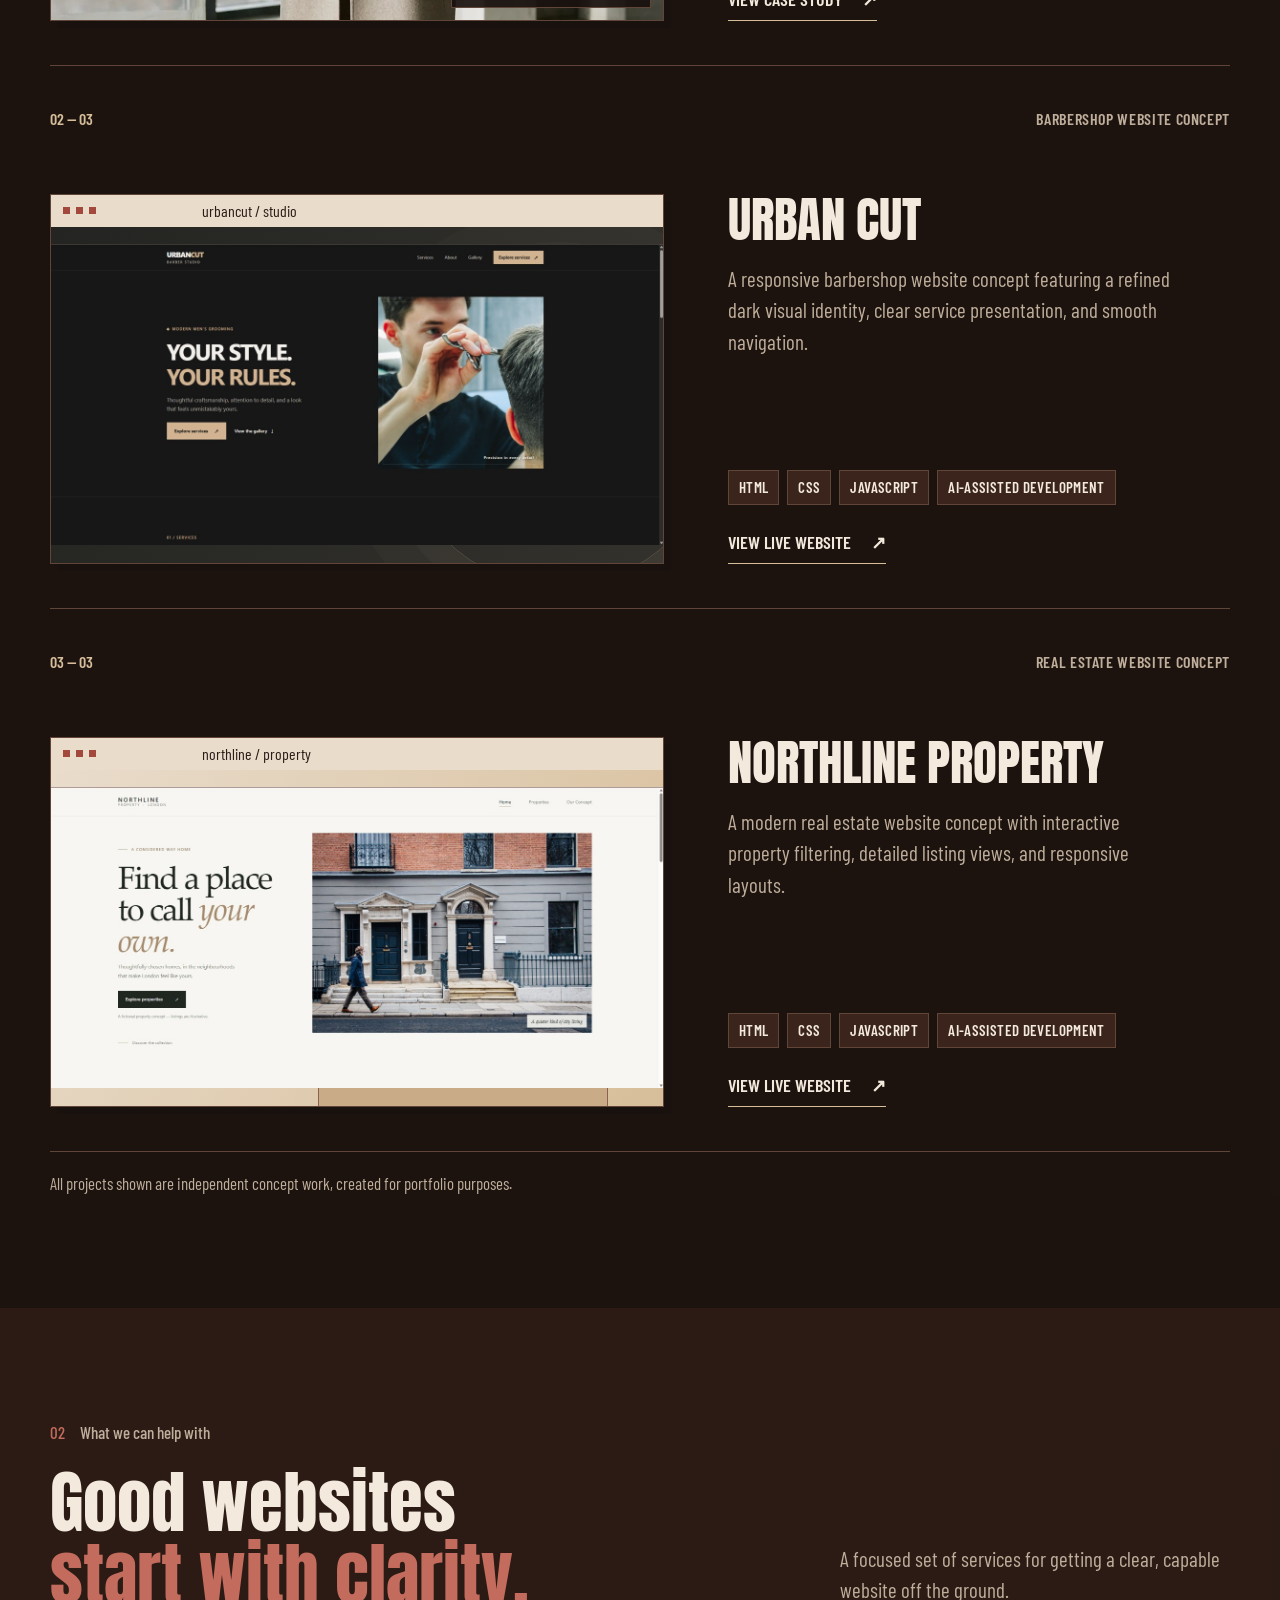
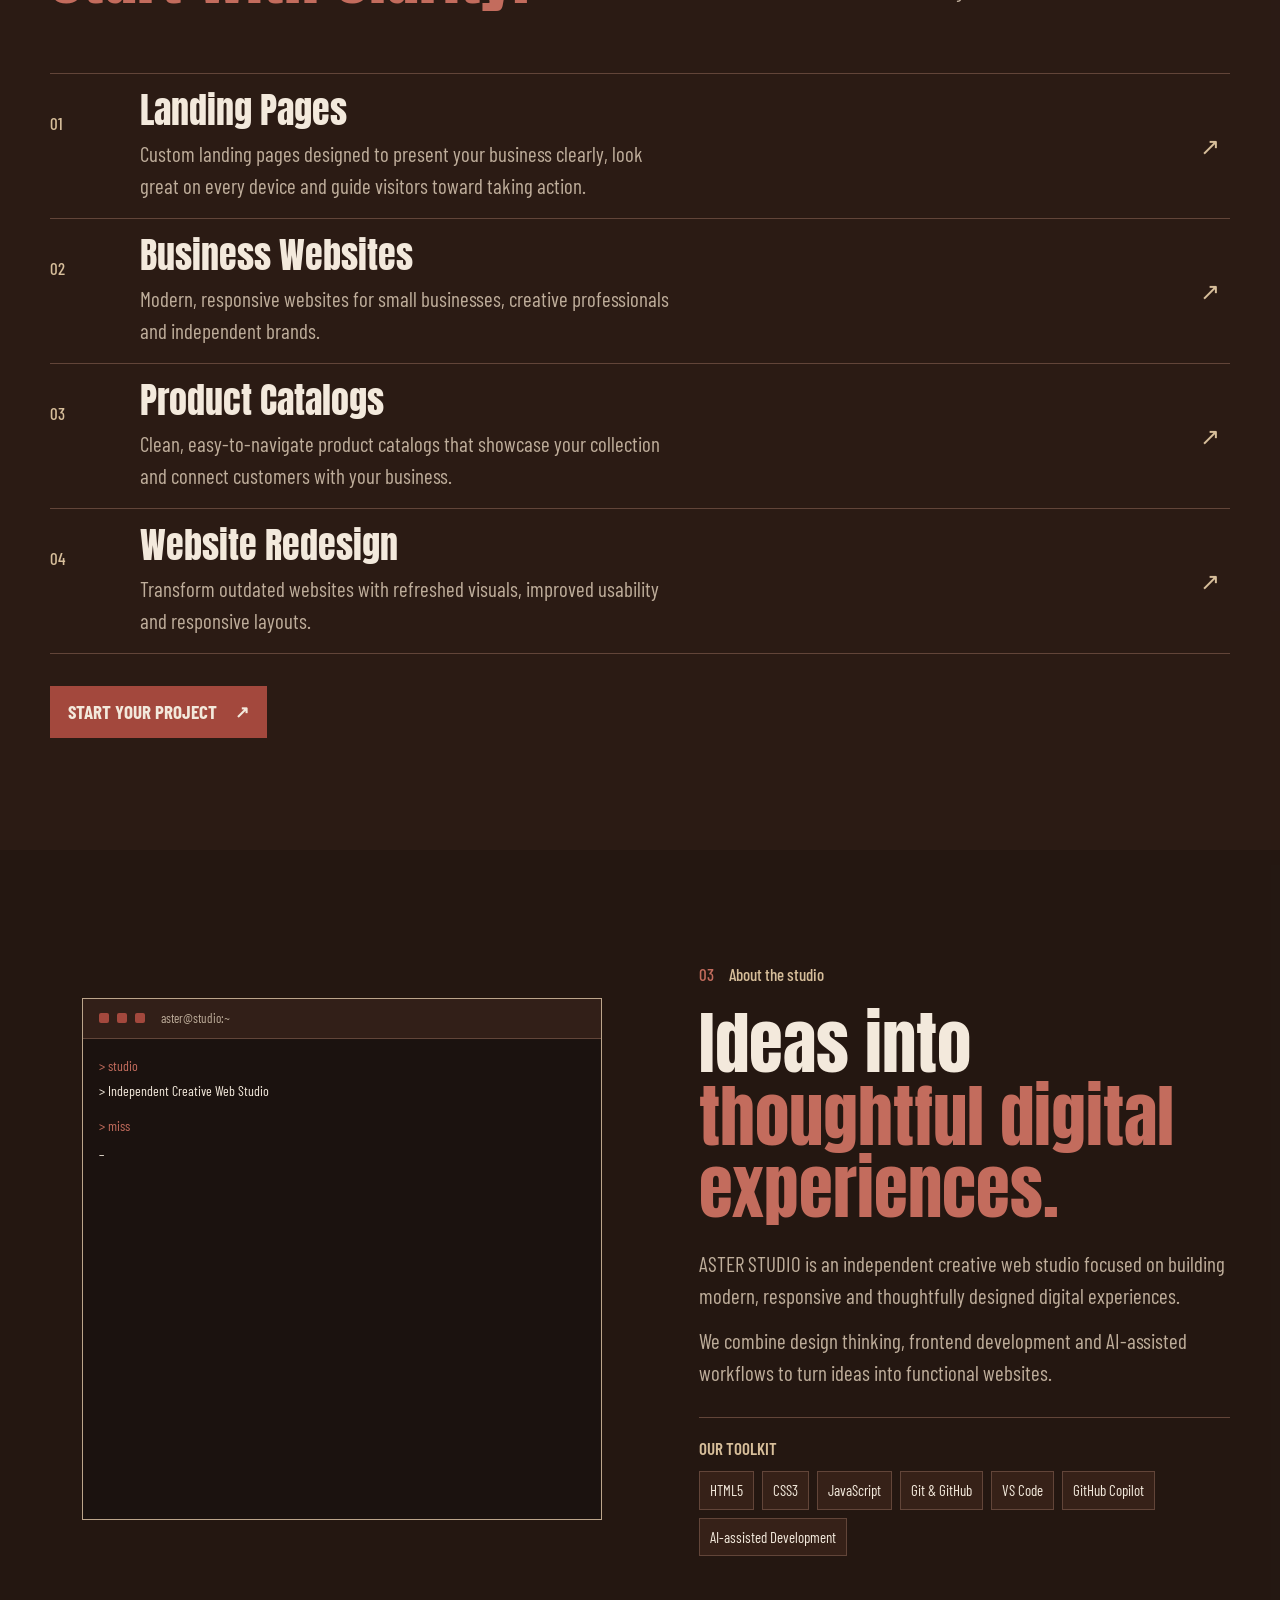
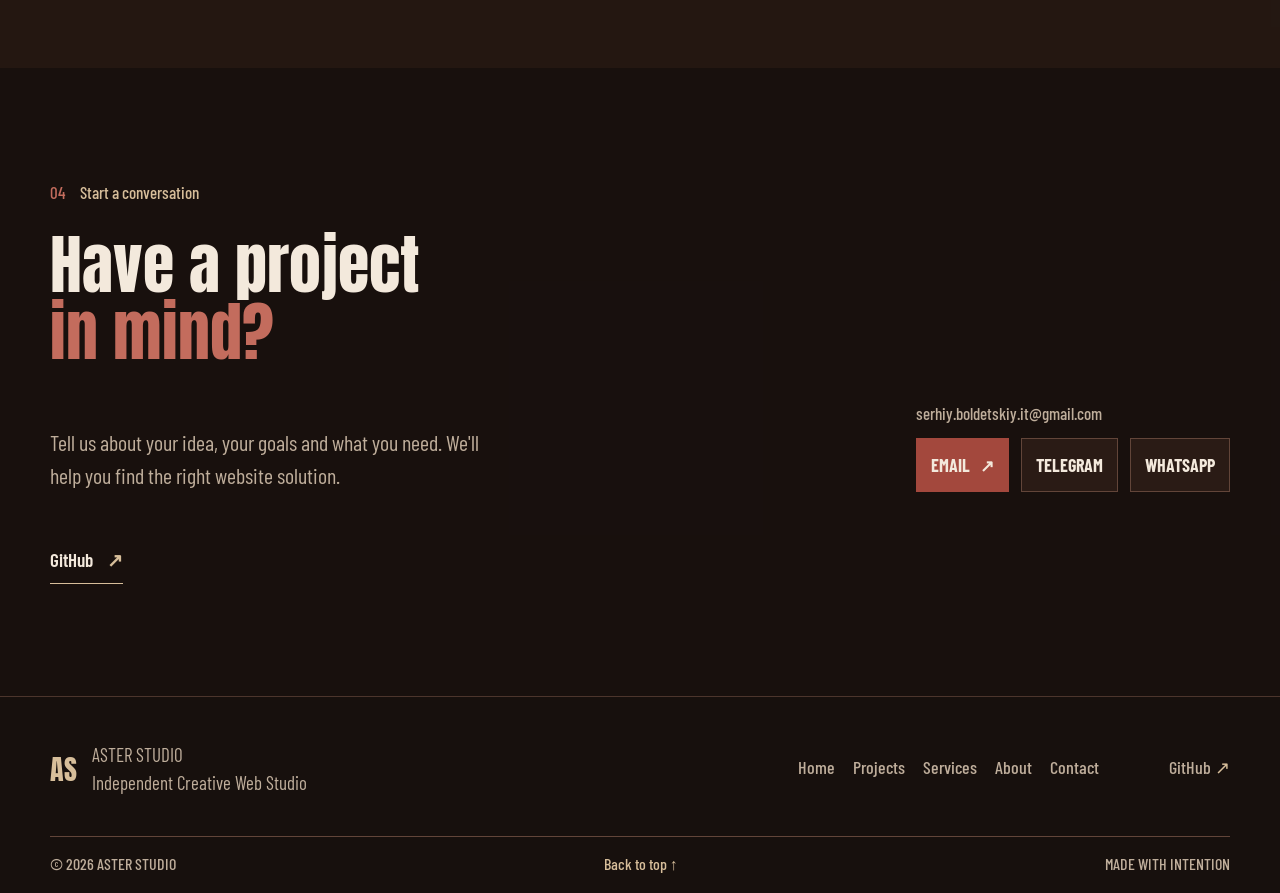
==== commit b999066d: "feat: improve ASTER STUDIO services and contact sections" ====
--- a/public/index.html
+++ b/public/index.html
@@ -170,14 +170,16 @@
       <section class="services section-pad" id="services" aria-labelledby="services-title">
         <div class="container">
           <div class="section-heading section-heading-light" data-reveal>
-            <div><p class="eyebrow"><span class="section-number">02</span> What I can help with</p><h2 id="services-title">Good websites<br><span>start with clarity.</span></h2></div>
+            <div><p class="eyebrow"><span class="section-number">02</span> What we can help with</p><h2 id="services-title">Good websites<br><span>start with clarity.</span></h2></div>
             <p class="section-intro">A focused set of services for getting a clear, capable website off the ground.</p>
           </div>
           <div class="service-list">
-            <article class="service-item" data-reveal><span class="service-number">01</span><div><h3>Landing Pages</h3><p>Modern, responsive landing pages focused on clear presentation and user experience.</p></div><span class="service-arrow" aria-hidden="true">↗</span></article>
-            <article class="service-item" data-reveal><span class="service-number">02</span><div><h3>Business Websites</h3><p>Professional websites for small businesses, independent brands, and service providers.</p></div><span class="service-arrow" aria-hidden="true">↗</span></article>
-            <article class="service-item" data-reveal><span class="service-number">03</span><div><h3>Website Redesign</h3><p>Refreshing existing websites with improved layouts, modern styling, and responsive design.</p></div><span class="service-arrow" aria-hidden="true">↗</span></article>
-          </div>
+            <article class="service-item" data-reveal><span class="service-number">01</span><div><h3>Landing Pages</h3><p>Custom landing pages designed to present your business clearly, look great on every device and guide visitors toward taking action.</p></div><span class="service-arrow" aria-hidden="true">↗</span></article>
+            <article class="service-item" data-reveal><span class="service-number">02</span><div><h3>Business Websites</h3><p>Modern, responsive websites for small businesses, creative professionals and independent brands.</p></div><span class="service-arrow" aria-hidden="true">↗</span></article>
+            <article class="service-item" data-reveal><span class="service-number">03</span><div><h3>Product Catalogs</h3><p>Clean, easy-to-navigate product catalogs that showcase your collection and connect customers with your business.</p></div><span class="service-arrow" aria-hidden="true">↗</span></article>
+            <article class="service-item" data-reveal><span class="service-number">04</span><div><h3>Website Redesign</h3><p>Transform outdated websites with refreshed visuals, improved usability and responsive layouts.</p></div><span class="service-arrow" aria-hidden="true">↗</span></article>
+          </div>
+          <a class="button button-dark services-cta" href="#contact" data-reveal>START YOUR PROJECT <span aria-hidden="true">↗</span></a>
         </div>
       </section>
 
@@ -209,7 +211,7 @@
           <p class="eyebrow"><span class="section-number">04</span> Start a conversation</p>
           <h2 id="contact-title">Have a project<br><span>in mind?</span></h2>
           <div class="contact-bottom">
-            <p>Let's create a website that brings your ideas to life.</p>
+            <p>Tell us about your idea, your goals and what you need. We'll help you find the right website solution.</p>
             <div class="contact-action">
               <span class="contact-email-placeholder">Get in touch using one of the options below.</span>
               <p class="contact-note" hidden></p>
--- a/public/style.css
+++ b/public/style.css
@@ -140,6 +140,7 @@
 .section-heading-light h2 { color: var(--paper); }
 .service-list { border-top: 1px solid var(--border); }
 .service-item { min-height: 145px; display: grid; grid-template-columns: 70px 1fr 30px; align-items: center; gap: 20px; border-bottom: 1px solid var(--border); transition: padding .25s ease; }
+.services-cta { margin-top: 32px; }
 .service-item:hover { padding-inline: 8px; }
 .service-number { align-self: start; padding-top: 39px; color: var(--sand); font: 500 17px var(--font-body); }
 .service-item h3 { margin: 0 0 8px; color: var(--paper); font: 400 clamp(28px, 2.8vw, 40px)/1.1 var(--font-heading); letter-spacing: 0; }
